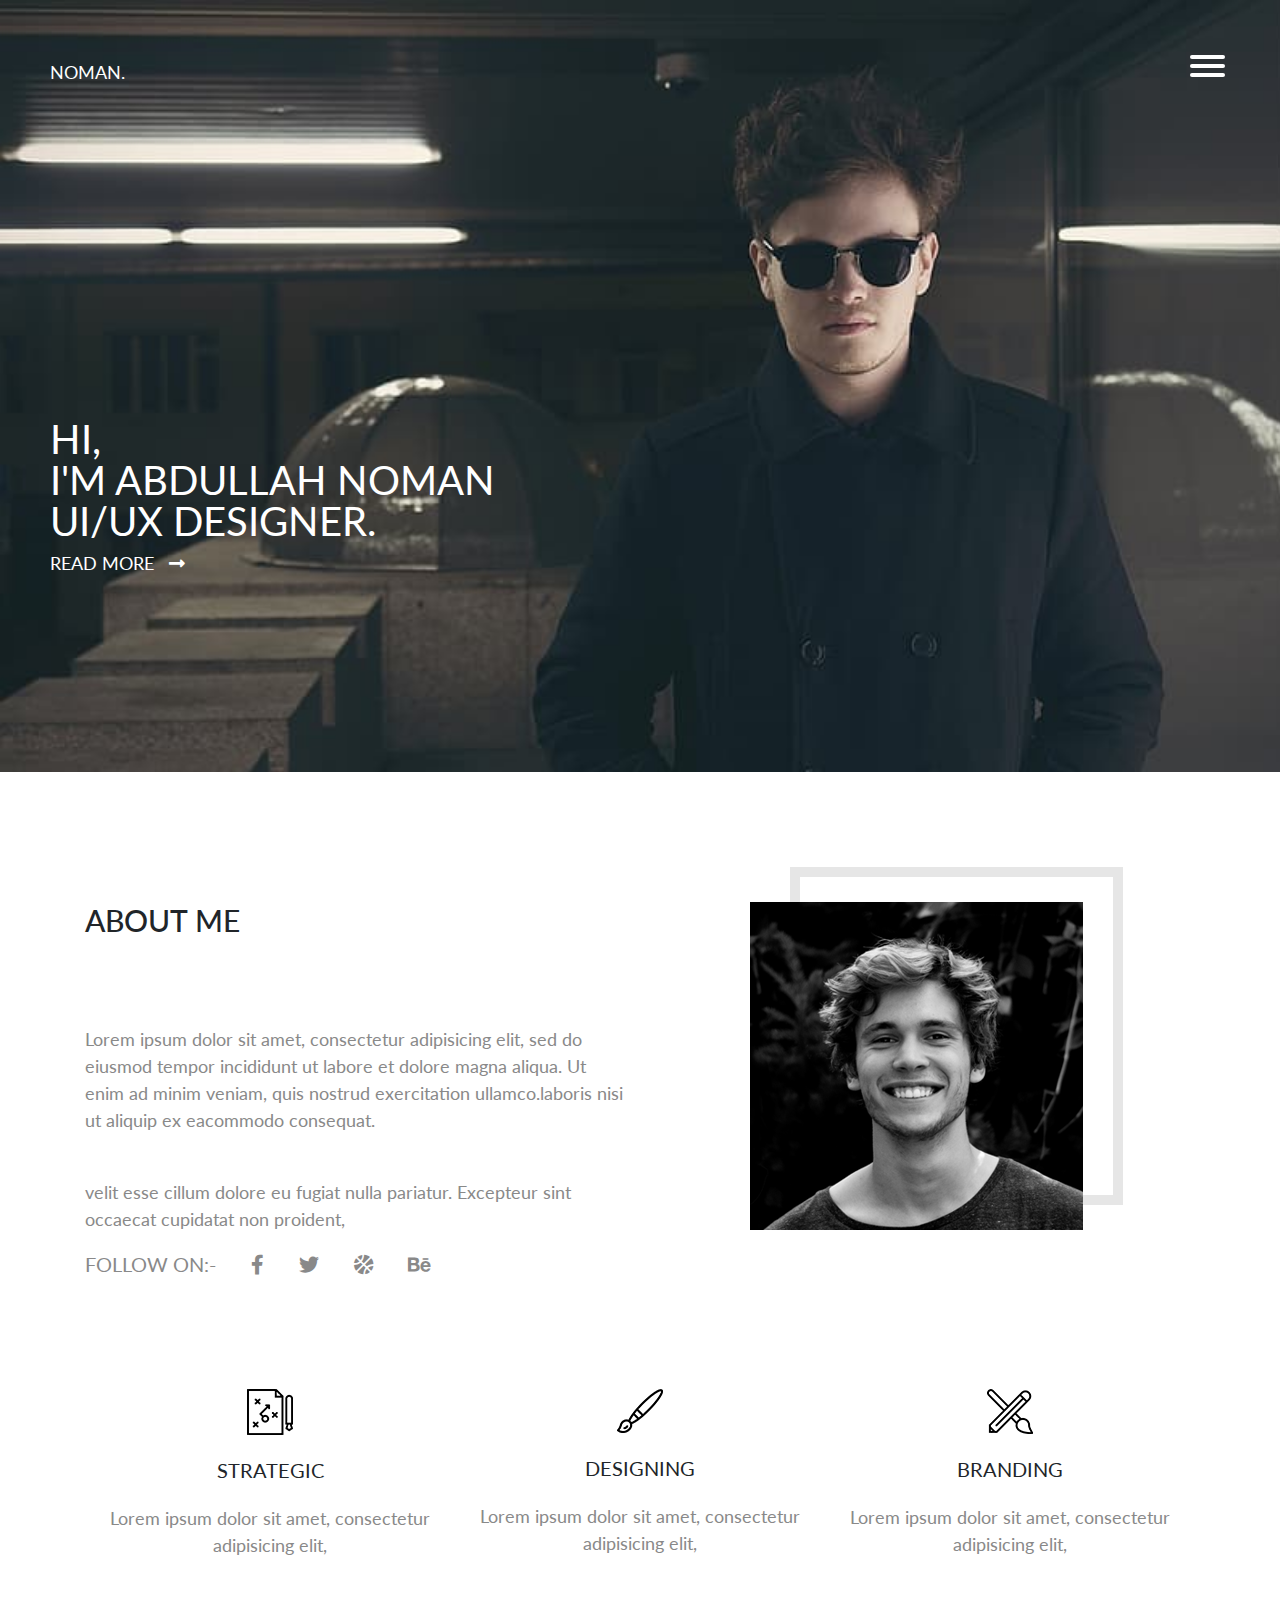
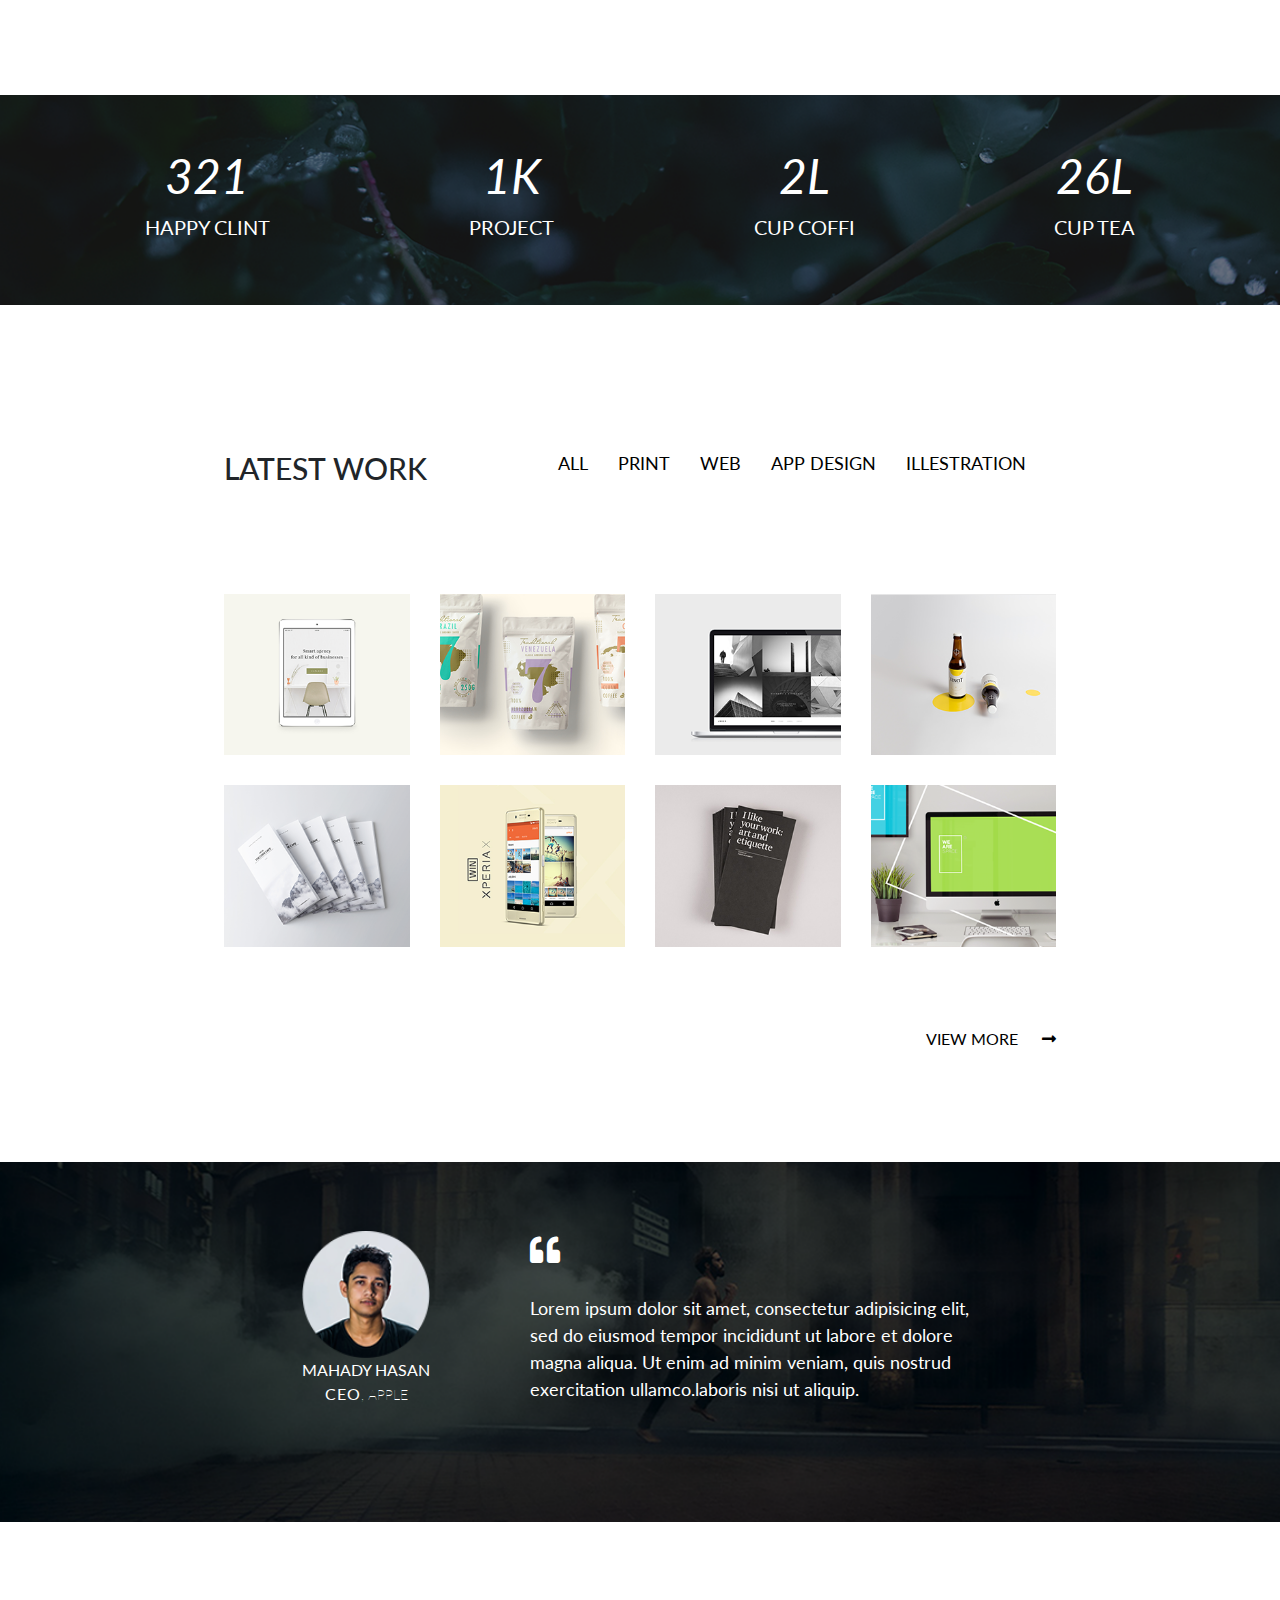
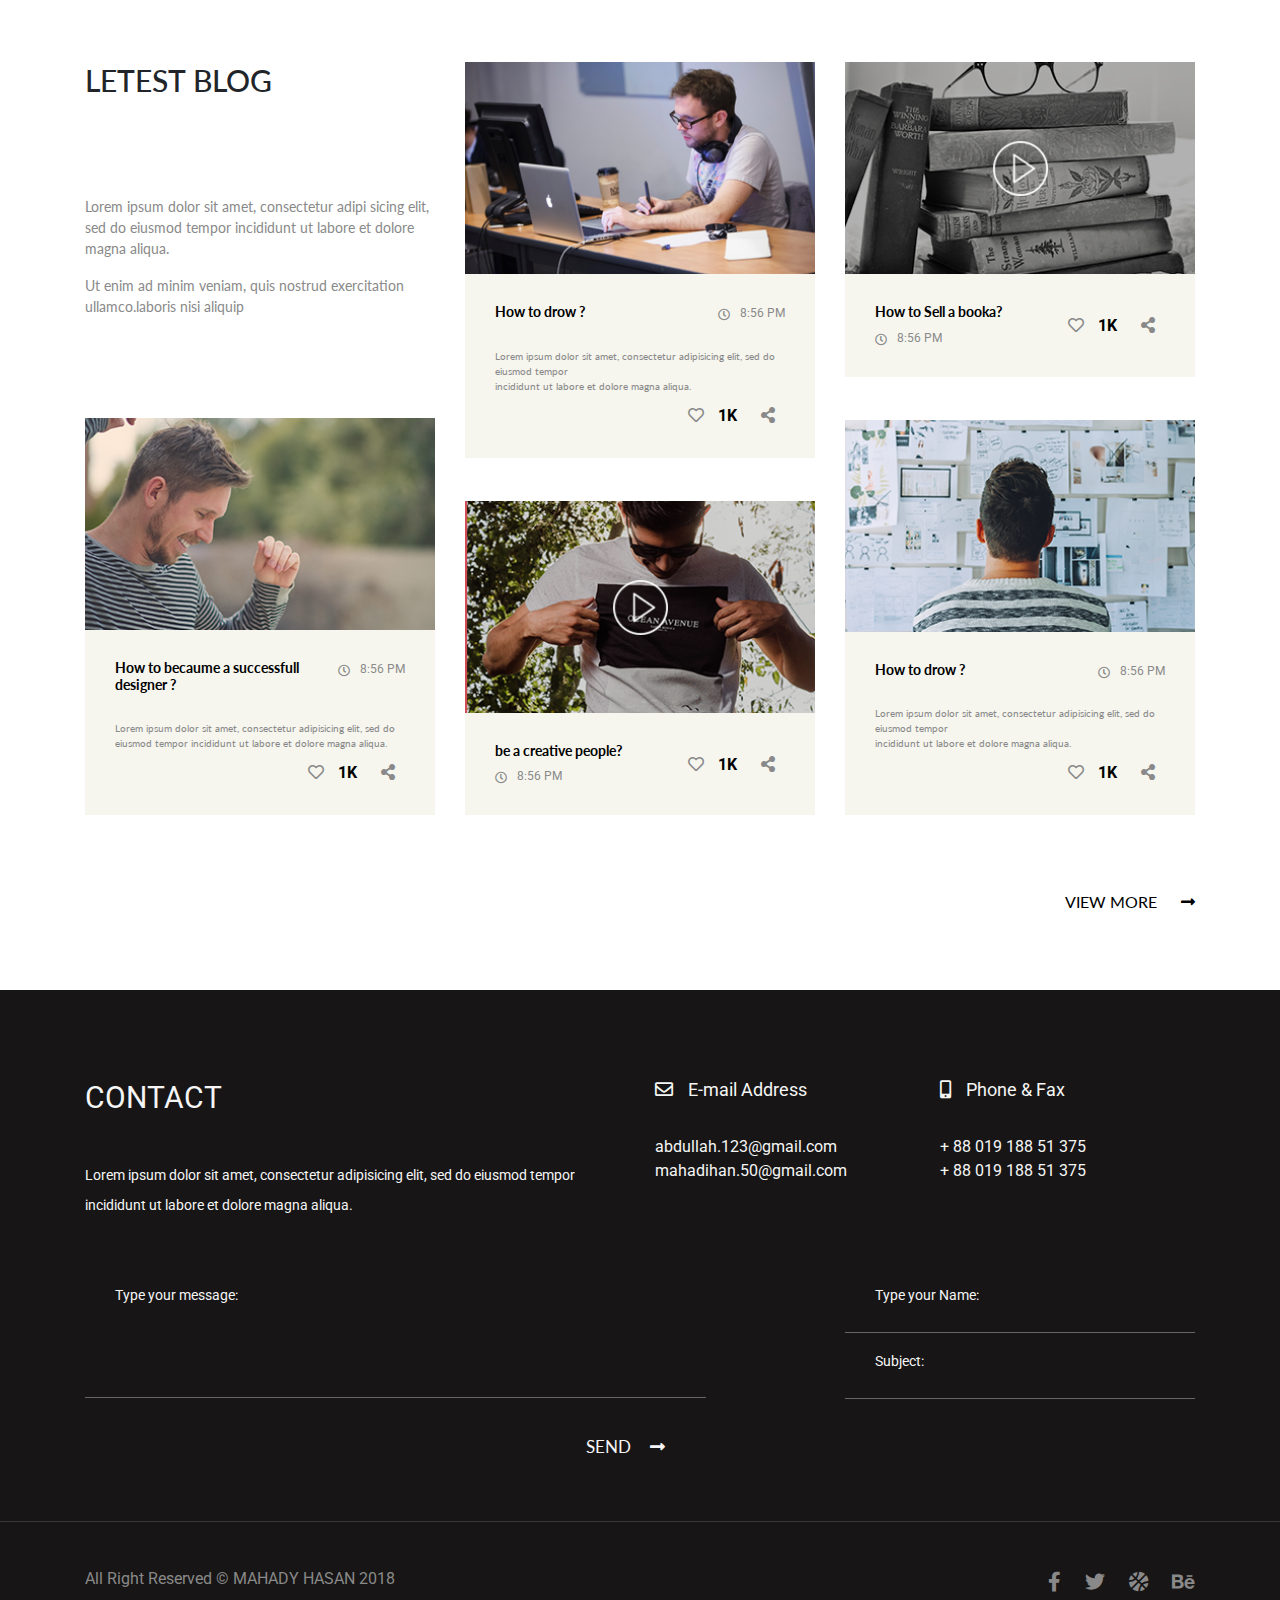
==== Diplom/index.html @ a2d4a830 "Diplom" ====
<!DOCTYPE html>
<html lang="en">
<head>
    <meta charset="UTF-8">
    <meta name="viewport" content="width=device-width, initial-scale=1.0">
    <link rel="stylesheet" href="https://stackpath.bootstrapcdn.com/bootstrap/4.4.1/css/bootstrap.min.css" integrity="sha384-Vkoo8x4CGsO3+Hhxv8T/Q5PaXtkKtu6ug5TOeNV6gBiFeWPGFN9MuhOf23Q9Ifjh" crossorigin="anonymous">
    <link href="https://cdnjs.cloudflare.com/ajax/libs/font-awesome/5.12.1/css/all.min.css" rel="stylesheet">
    <link href="https://fonts.googleapis.com/css?family=Lato:300,300i,400,400i,700|Roboto:400,400i,500,700&display=swap" rel="stylesheet">
    <!-- <link rel="stylesheet" href="css/animate.css"> -->
    <link rel="stylesheet" href="./style.css">
    <title>Diplom</title>
</head>
<body>
    <header>
        <div class="center">
            <div class="header_menu">
                <span>noman.</span>
                <div class="burger">
                    <i></i>
                    <i></i>
                    <i></i>
                </div>
            </div>
            <div class="text">
                <p>hi,</p>
                <p>i'm abdullah noman</p>
                <p>ui/ux designer.</p>
            </div>
            <div class="read_more">
                <a href="#">
                <span class="rm">read more</span>
                <i class="fas fa-long-arrow-alt-right"></i>
            </a>
            </div>
        </div>
    </header>
    <section class="container abm">
        <div class="row justify-content-between">
    <div class="item col-xl-6">
        <div class="container_text">
            <h1> about me</h1>
            <span class="abm_text">Lorem ipsum dolor sit amet, consectetur adipisicing elit, sed do eiusmod tempor incididunt ut labore et dolore magna aliqua. Ut enim ad minim veniam, quis nostrud exercitation ullamco.laboris nisi ut aliquip ex eacommodo consequat. 

                <p>velit esse cillum dolore eu fugiat nulla pariatur. Excepteur sint occaecat cupidatat non proident,</p> 
            </span>
          <div class="follow">
              <span>follow on:-</span>
              <a href="#"><i class="fab fa-facebook-f"></i></a>
              <a href="#"><i class="fab fa-twitter"></i></a>
              <a href="#"><i class="fas fa-basketball-ball"></i></a>
              <a href="#"><i class="fab fa-behance"></i></a>
          </div>
        </div>
    </div>
        <div class="item col-xl-5">
          <div class="kartinka">
            <img src="./images/boutme.png" alt="me">
            <div class="ramka"></div>
          </div>
        </div>
        </div>
        <div class="container icons">
            <div class=" row justify-conent-between">
                <div class="item col-xl-4">
                    <div class="icon">
                        <img src="./images/strategy.png" alt="strategy">
                        <span>strategic</span>
                        <p>Lorem ipsum dolor sit amet, consectetur adipisicing elit,</p>
                    </div>
                </div>
                <div class="item col-xl-4">
                    <div class="icon">
                        <img src="./images/designing.png" alt="designing">
                        <span>designing</span>
                        <p>Lorem ipsum dolor sit amet, consectetur adipisicing elit,</p>                        
                    </div>
                </div>
                <div class="item col-xl-4">
                    <div class="icon">
                        <img src="./images/branding.png" alt="branding">
                        <span>branding</span>
                        <p>Lorem ipsum dolor sit amet, consectetur adipisicing elit,</p>
                    </div>
                </div>
            </div>
        </div>      
    </section>

    <section class="container2">
        <div class="number">
                <div class="numbers">
                    <span>321</span>
                    <p>happy clint</p>
                </div>
                <div class="numbers">
                    <span>1K</span>
                    <p>project</p>
                </div>
                <div class="numbers">
                    <span>2L</span>
                    <p>cup coffi</p>
                </div>
                <div class="numbers">
                    <span>26L</span>
                    <p>cup tea</p>
                </div>
        </div>
    </section>

    <section class="container3">
        <div class="center1">
                <div class="c3head">
                    <div>
                        <h3>latest work</h3>
                    </div>
                    <nav>
                        <ul class="menu">
                            <li><a href="#">all</a></li>
                            <li><a href="#">print</a></li>
                            <li><a href="#">web</a></li>
                            <li><a href="#">app design</a></li>
                            <li><a href="#">illestration</a></li>
                        </ul>
                    </nav>
                </div>
                <div class="box">
                    <div class="row">
                        <div class="col-md-6 col-lg-3 col-xl-3">
                            <div class="photo">
                                <img src="./images/1.png" alt="1">
                                <div class="trans-block-fon">
                                    <div class="trans-block__text">
                                        Lorem ipsum dolor sit amet onse.
                                    </div>
                                    <a class="trans-block__link">View more <i class="fas fa-long-arrow-alt-right"></i></a>
                                </div>
                            </div>
                        </div>
                        <div class="col-md-6 col-lg-3 col-xl-3">
                            <div class="photo">
                                <img src="./images/2.png" alt="2">
                                <div class="trans-block-fon">
                                    <div class="trans-block__text">
                                        Lorem ipsum dolor sit amet onse.
                                    </div>
                                    <a class="trans-block__link">View more <i class="fas fa-long-arrow-alt-right"></i></a>
                                </div>
                            </div>
                        </div>
                        <div class="col-md-6 col-lg-3 col-xl-3">
                            <div class="photo">
                                <img src="./images/3.png" alt="3">
                                <div class="trans-block-fon">
                                    <div class="trans-block__text">
                                        Lorem ipsum dolor sit amet onse.
                                    </div>
                                    <a class="trans-block__link">View more <i class="fas fa-long-arrow-alt-right"></i></a>
                                </div>
                            </div>
                        </div>
                        <div class="col-md-6 col-lg-3 col-xl-3">
                            <div class="photo">
                                <img src="./images/4.png" alt="4">
                                <div class="trans-block-fon">
                                    <div class="trans-block__text">
                                        Lorem ipsum dolor sit amet onse.
                                    </div>
                                    <a class="trans-block__link">View more <i class="fas fa-long-arrow-alt-right"></i></a>
                                </div>
                            </div>
                        </div>
                        <div class="col-md-6 col-lg-3 col-xl-3">
                            <div class="photo">
                                <img src="./images/5.png" alt="5">
                                <div class="trans-block-fon">
                                    <div class="trans-block__text">
                                        Lorem ipsum dolor sit amet onse.
                                    </div>
                                    <a class="trans-block__link">View more <i class="fas fa-long-arrow-alt-right"></i></a>
                                </div>
                            </div>
                        </div>
                        <div class="col-md-6 col-lg-3 col-xl-3">
                            <div class="photo">
                                <img src="./images/6.png" alt="6">
                                <div class="trans-block-fon">
                                    <div class="trans-block__text">
                                        Lorem ipsum dolor sit amet onse.
                                    </div>
                                    <a class="trans-block__link">View more <i class="fas fa-long-arrow-alt-right"></i></a>
                                </div>
                            </div>
                        </div>
                        <div class="col-md-6 col-lg-3 col-xl-3">
                            <div class="photo">
                                <img src="./images/7.png" alt="7">
                                <div class="trans-block-fon">
                                    <div class="trans-block__text">
                                        Lorem ipsum dolor sit amet onse.
                                    </div>
                                    <a class="trans-block__link">View more <i class="fas fa-long-arrow-alt-right"></i></a>
                                </div>
                            </div>
                        </div>
                        <div class="col-md-6 col-lg-3 col-xl-3">
                            <div class="photo">
                                <img src="./images/8.png" alt="8">
                                <div class="trans-block-fon">
                                    <div class="trans-block__text">
                                        Lorem ipsum dolor sit amet onse.
                                    </div>
                                    <a class="trans-block__link">View more <i class="fas fa-long-arrow-alt-right"></i></a>
                                </div>
                            </div>
                        </div>
                    </div>
                </div>
                <div class="view_more">
                    <a href="#">
                        <span>VIEW MORE</span>
                        <i class="fas fa-long-arrow-alt-right"></i>
                    </a>
                </div>
        </div>
    </section>

    <section class="container4">
        <div class="container4_bg">
            <div class="hasan1">
                <img src="./images/hasan.png" alt="hasan">
                <span>mahady hasan</span>
                <p><span class="ceo">ceo</span>, apple</p>
            </div>
            <div class="hasan_text">
                <i class="fas fa-quote-left"></i>
                <p>
                    Lorem ipsum dolor sit amet, consectetur adipisicing elit,
                     sed do eiusmod tempor incididunt ut labore et dolore magna aliqua.
                    Ut enim ad minim veniam, quis nostrud exercitation ullamco.laboris nisi ut aliquip. 
                </p>
            </div>
        </div>
    </section>

    <section class="container5">
        <div class="container">
            <div class="row justify-content-between">

                <div class="item col-xl-4">
                    <div class="text_for_blog">
                        <h2>letest blog</h2>
                        <p>Lorem ipsum dolor sit amet, consectetur adipi
                            sicing  elit, sed do eiusmod tempor incididunt ut
                             labore et dolore magna aliqua. </p>
                        <p class="p_text">Ut enim ad minim veniam, quis nostrud exercitation ullamco.laboris nisi aliquip </p>     
                    </div>

                    <div class="blog blog3">
                        <div class="blog3_img">
                            <img src="./images/image3.png" alt="image3">
                        </div>
                        <div class="blog3_text bgt">
                            <div class="blog_text">
                                <h4>How to becaume  a successfull 
                                    designer ?</h4>
                                <div class="time">
                                    <i class="far fa-clock"></i>
                                    <span>8:56 PM</span>
                                </div>
                            </div>
                            <div class="blog_text_down">
                                Lorem ipsum dolor sit amet, consectetur adipisicing elit, sed do eiusmod tempor incididunt ut labore et dolore magna aliqua. 
                            </div>
                            <div class="likes">
                                <a href="#"><i class="far fa-heart"></i></a>
                                <span>1K</span>
                                <a href="#"><i class="fas fa-share-alt"></i></a>
                            </div>
                        </div>
                    </div>
                </div>

                <div class="item col-xl-4">

                    <div class="blog blog1">
                        <div class="blog1_img">
                            <img src="./images/image1.png" alt="image1">
                        </div>
                        <div class="blog1_text bgt">
                            <div class="blog_text">
                                <h4>How to drow ?</h4>
                                <div class="time">
                                    <i class="far fa-clock"></i>
                                    <span>8:56 PM</span>
                                </div>
                            </div>
                            <div class="blog_text_down">
                                Lorem ipsum dolor sit amet, consectetur adipisicing elit, sed do eiusmod tempor
                                <p>incididunt ut labore et dolore magna aliqua.</p>  
                            </div>
                            <div class="likes">
                                <a href="#"><i class="far fa-heart"></i></a>
                                <span>1K</span>
                                <a href="#"><i class="fas fa-share-alt"></i></a>
                            </div>
                        </div>
                    </div>

                    <div class="blog blog2 blog4">
                        <div class="blog4_img">
                            <img src="./images/image4.png" alt="image4">
                        </div>
                        <div class="blog2_text bgt">
                            <div class="blog_text">
                                <h4>be a creative people?</h4>
                                <div class="time">
                                    <i class="far fa-clock"></i>
                                    <span>8:56 PM</span>
                                </div>
                            </div>
                            <div class="likes">
                                <a href="#"><i class="far fa-heart"></i></a>
                                <span>1K</span>
                                <a href="#"><i class="fas fa-share-alt"></i></a>
                            </div>
                        </div>
                    </div>

                </div>
                <div class="item col-xl-4">

                    <div class="blog blog2">
                        <div class="blog2_img">
                            <img src="./images/image2.png" alt="image2">
                        </div>
                        <div class="blog2_text bgt">
                            <div class="blog_text">
                                <h4>How to Sell a booka?</h4>
                                <div class="time">
                                    <i class="far fa-clock"></i>
                                    <span>8:56 PM</span>
                                </div>
                            </div>
                            <div class="likes">
                                <a href="#"><i class="far fa-heart"></i></a>
                                <span>1K</span>
                                <a href="#"><i class="fas fa-share-alt"></i></a>
                            </div>
                        </div>
                    </div>
                    <div class="blog blog5">
                        <div class="blog1_img">
                            <img src="./images/image5.png" alt="image5">
                        </div>
                        <div class="blog5_text bgt">
                            <div class="blog_text">
                                <h4>How to drow ?</h4>
                                <div class="time">
                                    <i class="far fa-clock"></i>
                                    <span>8:56 PM</span>
                                </div>
                            </div>
                            <div class="blog_text_down">
                                Lorem ipsum dolor sit amet, consectetur adipisicing elit, sed do eiusmod tempor
                                <p>incididunt ut labore et dolore magna aliqua.</p>  
                            </div>
                            <div class="likes">
                                <a href="#"><i class="far fa-heart"></i></a>
                                <span>1K</span>
                                <a href="#"><i class="fas fa-share-alt"></i></a>
                            </div>
                        </div>
                    </div>
                </div>
                <div class="blogs-view">
                    <div class="view_more">
                        <a href="#">
                            <span>VIEW MORE</span>
                            <i class="fas fa-long-arrow-alt-right"></i>
                        </a>
                    </div>
                </div>
            </div>
        </div>
    </section>
    <footer class="footer">
        <div class="section-footer-all">
            <div class="container">
                <div class="footer-address">
                    <div class="row">
                        <div class="col-xl-6 col-lg-6 col-md-12">
                            <div class="sec-contact">
                                <div class="title-contact">Contact</div>
                                <div class="contact-text"> Lorem ipsum dolor sit amet, consectetur adipisicing elit, sed do eiusmod tempor incididunt ut labore et dolore magna aliqua.</div>
                            </div>
                        </div>
                        <div class="col-xl-3 col-lg-3 col-md-12">
                            <div class="sec-email"><i class="far fa-envelope"></i>E-mail Address</div>
                            <div class="e-mail-text">
                                <div>abdullah.123@gmail.com</div><div>mahadihan.50@gmail.com</div>
                            </div>
                        </div>
                        <div class="col-xl-3 col-lg-3 col-md-12">
                            <div class="sec-phone"><i class="fas fa-mobile-alt"></i>Phone & Fax</div>
                            <div class="phone-text">
                                <div>+ 88 019 188 51 375</div><div>+ 88 019 188 51 375</div>
                            </div>
                        </div>
                    </div>
                </div>    
                <div class="footer-field row">
                    <div class="col-xl-8 col-lg-8 col-md-12">
                        <div class="message-title">Type your message:</div>
                        <div class="btn-box">
                            <input type="text" class="mail-input">
                            <button type="button" class="send-btn">Send <i class="fas fa-long-arrow-alt-right"></i></button>
                        </div>
                    </div>
                    <div class="col-xl-4 col-lg-4 col-md-12">
                        <div class="name-title">Type your Name:</div>
                        <input type="text" class="name-input">
                        <div class="name-title">Subject:</div>
                        <input type="text" class="subject-input">
                    </div>
                </div>
            </div>
            <hr></hr>
            <div class="container">
                <div class="footer-foot">
                    <div class="copy-block">
                        <span class="copy1">All Right Reserved</span>
                            &copy;  
                        <span class="copy2">MAHADY Hasan  2018</span>
                    </div>
                    <div class="icons-block">
                        <a href="#"><i class="fab fa-facebook-f"></i></a>
                        <a href="#"><i class="fab fa-twitter"></i></a>
                        <a href="#"><i class="fas fa-basketball-ball"></i></a>
                        <a href="#"><i class="fab fa-behance"></i></a>
                    </div>
                </div>
            </div>
        </div>    
    </footer>

    <script src="https://code.jquery.com/jquery-3.4.1.slim.min.js" integrity="sha384-J6qa4849blE2+poT4WnyKhv5vZF5SrPo0iEjwBvKU7imGFAV0wwj1yYfoRSJoZ+n" crossorigin="anonymous"></script>
    <script src="https://cdn.jsdelivr.net/npm/popper.js@1.16.0/dist/umd/popper.min.js" integrity="sha384-Q6E9RHvbIyZFJoft+2mJbHaEWldlvI9IOYy5n3zV9zzTtmI3UksdQRVvoxMfooAo" crossorigin="anonymous"></script>
    <script src="https://stackpath.bootstrapcdn.com/bootstrap/4.4.1/js/bootstrap.min.js" integrity="sha384-wfSDF2E50Y2D1uUdj0O3uMBJnjuUD4Ih7YwaYd1iqfktj0Uod8GCExl3Og8ifwB6" crossorigin="anonymous"></script>
    <!-- <script src="js/wow.min.js"></script>
              <script>
              new WOW().init();
              </script>    -->

</body>
</html>
---- Diplom/style.css ----
html{
    width: 100%;
    height: 100%;
}

body{
    width: 100%;
    height: 100%;
}

header{
    width: 100%;
    height: auto;
}

.center{
    width: 100%;
    height:auto;
    background-image: url(./images/header.jpg);
    background-repeat: no-repeat;
    background-size: cover;
}

.header_menu{
    width: 100%;
    height: 145px;
    display: flex;
    justify-content: space-between;
    align-items: center;
    padding: 0 50px;

}

.header_menu span{
    font-family: 'Lato', sans-serif;
    font-size: 18px;
    text-transform: uppercase;
    color: white;
}

.burger{
    width: 45px;
    height: 45px;
    display: inline-block;
    text-align: center;
    border-radius: 5px;
}

.burger i{
    display: block;
    height: 4px;
    margin: 5px;
    text-align: center;
    background-color: white;
    border-radius: 50px;
}

.burger:hover{
   background-color: teal;
}

.text{
    font-family: 'Lato', sans-serif;
    font-size: 40px;
    color: white;
    text-transform: uppercase;
    line-height: 25px;
    margin-top: 22%;
    padding: 0 50px;
}
.read_more{
    padding-bottom: 195px;
}

.read_more a{
    width: 100%;
    height: 100px;
    color: white;
    text-transform: uppercase;
    font-size: 18px;
    font-family: 'Lato', sans-serif;
    padding-top: 30px;
    text-decoration: none;
    padding: 0 50px;
}

.read_more i{
    padding-left: 10px;
}

.read_more a:hover{
    color: teal;
}

.abm{
    padding-top: 130px;
}

.container_text h1{
    font-family: 'Lato', sans-serif;
    text-transform: uppercase;
    font-size: 30px;
    padding-bottom: 80px;
}

.container_text p{
    padding-top: 45px;
}

.abm_text{
    font-family: 'Lato', sans-serif;
    font-size: 18px;
    padding-bottom: 45px;
    color: #898989;
    
}

.follow{
    font-family: 'Lato', sans-serif;
    font-size: 20px;
    padding-bottom: 110px;
    color: #898989;
    text-transform: uppercase;
}

.follow i{
    padding-left: 30px;
}

.follow a{
    color: #898989;
}

.follow a:hover{
    color: teal;
}

.kartinka{
    position: relative;
}

.kartinka img{
    z-index: 1;
}

.ramka{
    position: absolute;
    width: 333px;
    height: 338px;
    border: 10px solid #e6e6e6;
    top: -35px;
    left: 40px;
    z-index: -1;
}

.icon{
    text-align: center;
    font-family: 'Lato', sans-serif;
}

.icon img{
    padding-bottom: 20px;
}

.icon span{
    display: block;
    font-size: 20px;
    text-transform: uppercase;
    padding-bottom: 20px;
}

.icon p{
    font-size: 18px;
    color: #898989;
}

.icons{
    padding-bottom: 120px;
}

.container2{
    background-image: url(./images/IMAGE.png);
    width: 100%;
    height: 210px;
    background-repeat: no-repeat;
    background-size: cover;
    padding: 45px;
}

.number{
    display: flex;
    justify-content: space-around;
    flex-direction: row;
    text-align: center;
}

.numbers span{
    font-family:'Lato', sans-serif;
    font-style: italic;
    font-size: 48px;
    color: white;
}

.numbers p{
    font-family:'Lato', sans-serif;
    font-size: 20px;
    color: white;
    text-transform: uppercase;
}

.container3{
    width: 100%;
    height: auto;
}

.center1{
    width: 65%;
    margin: 0 auto;
    text-transform: uppercase;
    padding-top: 145px;
    padding-bottom: 110px;
}

.c3head h3{
    font-family:'Lato', sans-serif;
    font-size: 30px;    
}

.menu{
    display: flex;
}

.c3head{
    display: flex;
    justify-content: space-between;
}

.menu li{
    margin-right: 30px;
}

.menu{
    list-style: none;
}
.menu a{
    font-family:'Lato', sans-serif;
    font-size: 18px;
    color: black;
    text-decoration: none;
}

.menu a:hover{
    color: teal;
}

.box{
    display: flex;
    flex-wrap: wrap;
    justify-content: space-between;
    padding-top: 100px;
    padding-bottom: 50px;
}

.photo{
    margin-bottom: 30px;
    position: relative;
}

.photo img{
    width: 100%;
    height: auto;
    object-fit: cover;
}
.trans-block-fon{
    position: absolute;
    top: 0;
    left: 0;
    right: 0;
    bottom: 0;
    z-index: 3;
    background-color: rgba(0,0,0,0.4);
    display: flex;
    flex-direction: column;
    align-items: center;
    justify-content: center;
    opacity: 0;
    visibility: hidden;
    transition: all .5s;
}
.trans-block-fon .trans-block__text{
    color: #f5f5f5;
    font-size: 15px;
    padding: 0 20px 10px;
    text-align: center;
}
.trans-block-fon .trans-block__link{
    color: #f5f5f5;
    font-size: 15px;
    padding: 0 20px 10px;
    text-align: center;
}
.trans-block-fon .trans-block__link:hover{
    color: #31efef;
    cursor: pointer;
}
.photo:hover .trans-block-fon{
    box-shadow: 0 6px 20px 0px #999;
    transition: all .5s;
    opacity: 1;
    visibility: visible;
}


.view_more{
    text-align: end;
}
.view_more a{
    font-family:'Lato', sans-serif;
    font-size: 16px;
    color: black;
    text-decoration: none;
}
.view_more i{
    padding-left: 20px;
}
.view_more a:hover{
    color: teal;
}

.container4_bg{
    background-image: url(./images/BG.png);
    width: 100%;
    height: 360px;
    background-repeat: no-repeat;
    background-size: cover;
    display: flex;
    justify-content: center;
    align-items: center; 
    padding-bottom: 30px;   
}

.hasan1 img{
    width: 100%;
    height: auto;
}

.hasan1{
    display: flex;
    flex-direction:column ;
    text-align: center;
    text-transform: uppercase;
}
.hasan_text{
    width: 35%;
    text-align: start;
    font-family:'Lato', sans-serif;
    font-size: 18px;
    color: white;
    margin-left: 100px;
}
.hasan_text i{
    font-size: 30px;
    padding-bottom: 30px;
}
.hasan1 p{
    font-family:'Lato', sans-serif;
    font-weight: lighter;
    font-size: 14px;
    color: white;
}
.hasan1 span{
    font-family:'Lato', sans-serif;
    font-size: 16px;
    color: white;

}
.hasan1 .ceo{
    font-family:'Lato', sans-serif;
    font-size: 16px;
    color: white;
    font-weight: normal;
    letter-spacing: 1px;

}

.container5{
    padding-top: 140px;
    width: 100%;
    height: auto;
}
.container5 h2{
    font-family:'Lato', sans-serif;
    font-size: 30px;
    text-transform: uppercase;
    padding-bottom: 90px;
}
.text_for_blog .p_text{   
    padding-bottom: 85px;
}
.text_for_blog p{
    font-family:'Lato', sans-serif;
    font-size: 14px;
    color: #898989;
}
.blog{
    background-color: #f6f6ef;
    margin-top: 43px;
}
.bgt{
    padding: 30px;
}
.blog1, .blog2{
    margin-top:0px;
}
.container5 h4{
    width: 70%;
    font-family:'Lato', sans-serif;
    font-size: 14px;
    color: black;
    font-weight: bold;
    padding-bottom: 20px;
}
.blog_text_down{
    font-family:'Lato', sans-serif;
    font-size: 10px;
    color: #898989;
}
.blog_text{
    display: flex;
    justify-content: space-between;
}
.blog_text_down p{
    margin: 0px;
}
.time{
    font-size: 12px;
    color: #898989;
    display: flex;
    flex-direction: row;
}
.time i{
    padding-top: 5px;
    padding-right: 10px;
}
.likes a{
    color: #898989;
    text-decoration: none;
}
.likes a:hover{
    color: teal;
}
.likes{
    text-align: end;
    font-size: 16px;
    color: #898989;
    padding-top: 10px;
} 
.likes i{
    padding: 0 10px 0 20px;
}
.likes span{
    color: black;
    font-weight: bold;
}
.container5 img{
    width: 100%;
}
.blog2 .blog2_text{
    display: flex;
    justify-content: space-between;
}
.blog2 .blog2_text .blog_text{
    display: flex;
    flex-direction: column;
}
.blog2 .blog2_text .blog_text h4{
    width: 100%;
    padding: 0px;    
}
.blog4{
    margin-top: 43px;
}
.blog3{
    margin: 0px;
}
.blogs-view{
    width: 100%;
    text-align: right;
    margin: 75px 0;
    padding: 0 15px;
}

.section-footer-all{
    background-color: #171515;
    color: #f5f5f5;
    padding: 85px 0;
}
.title-contact{
    font-size: 30px;
    text-transform: uppercase;
}
.contact-text{
    font-size: 14px;
    margin: 40px 0 0;
    line-height: 30px;
}
.sec-email{
    font-size: 18px;
    line-height: 30px;
}
.sec-phone{
    font-size: 18px;
    line-height: 30px;
}
.sec-email i{
    margin-right: 15px;
}
.sec-phone i{
    margin-right: 15px;
}
.e-mail-text{
    margin-top: 30px;
    font-size: 16px;
}
.phone-text{
    margin-top: 30px;
    font-size: 16px;
}
.footer-field{
    margin-bottom: 60px;
}
.footer-address{
    margin-bottom: 65px;
}
.message-title{
    font-size: 14px;
    padding-left: 30px;
}
.name-title{    
    font-size: 14px;
    padding-left: 30px;
}
.send-btn{
    text-align: end;
    font-family:'Lato', sans-serif;
    font-size: 17px;
    color: #f5f5f5;
    text-decoration: none;
    border: none;
    background-color: transparent;
    text-transform: uppercase;
    margin-top: 35px;
    margin-right: 35px;
}
.send-btn:hover{
    color: teal;
}
.send-btn i{
    margin-left: 15px;
}
.btn-box{
    width: 85%;
    text-align: right;
}
.mail-input, .name-input, .subject-input{
    background-color: transparent;
    border: none;
    border-bottom: 1px solid #666;
    width: 100%;
    color: #f5f5f5;
    outline: 0;
    margin-top: 65px;
}
.name-input, .subject-input{
    margin-top: 0;
    margin-bottom: 18px;
}
hr{
    border-top: 1px solid rgba(255,255,255,0.15);
}
.footer-foot{
    display: flex;
    flex-direction: row;
    justify-content: space-between;
    height: 100%;
    margin-top: 45px;
}
.copy-block{
    color: #898989;
}
.copy2{
    color: #898989;
    text-transform: uppercase;
}
.icons-block a{
    color: #898989;
    font-size: 20px;
    margin-left: 20px;
}

.icons-block a:hover{
    color: teal;
}





















@media(max-width:1200px){
    .icon{
        padding-top: 50px;
    }
    .ramka{
        left: 340px;
    }
    .kartinka{
        text-align: center;
    }
}

@media(max-width:1024px){

}

@media(max-width:992px){
    .ramka{
        left: 220px;
    }

}

@media(max-width:768px){
    .ramka {
        left: 28%;
        top: -14%;
        width: 65%;
        height: 100%;
    }
    .kartinka img{
        width:65%;
    }
    .text{
        margin-top: 12%;
        font-size: 30px;
    }
    .numbers span {
        font-size: 30px;
    }
    .numbers p{
        font-size: 14px;
    }
    .container2 {
        height: 150px;
        padding: 35px;
    }
    .abm {
        padding-top: 100px;
    }
    .container_text h1 {
        padding-bottom: 50px;
    }
    .read_more {
        padding-bottom: 110px;
    }

}
@media(max-width:576px){
    .read_more a{
        padding: 0 20px;
    }
    .header_menu{
        padding: 0 20px;
    }
    .text{
        padding: 0 20px;
    }
    .read_more{
        padding-bottom: 10px;
    }

}

@media(max-width:425px){
    .text {
        margin-top: 0%;
        font-size: 20px;
        line-height: 10px;
    }
    .header_menu {
        height: 110px;
        align-items: normal;
    }
    .container2{
        padding: 25px;
    }
    .numbers p{
        font-size: 12px;
    }
    .read_more{
        padding-bottom: 50px;
    }

}

@media(max-width:320px){
    .ramka{
    width: 75%;
    height: 100%;
    left: 25%;
    }
    .kartinka img{
        width: 75%;
    }
    .read_more a{
        padding: 0 20px;
    }
    .header_menu{
        padding: 0 20px;
    }
    .text{
        padding: 0 20px;
    }
    .read_more{
        padding-bottom: 50px;
    }


}
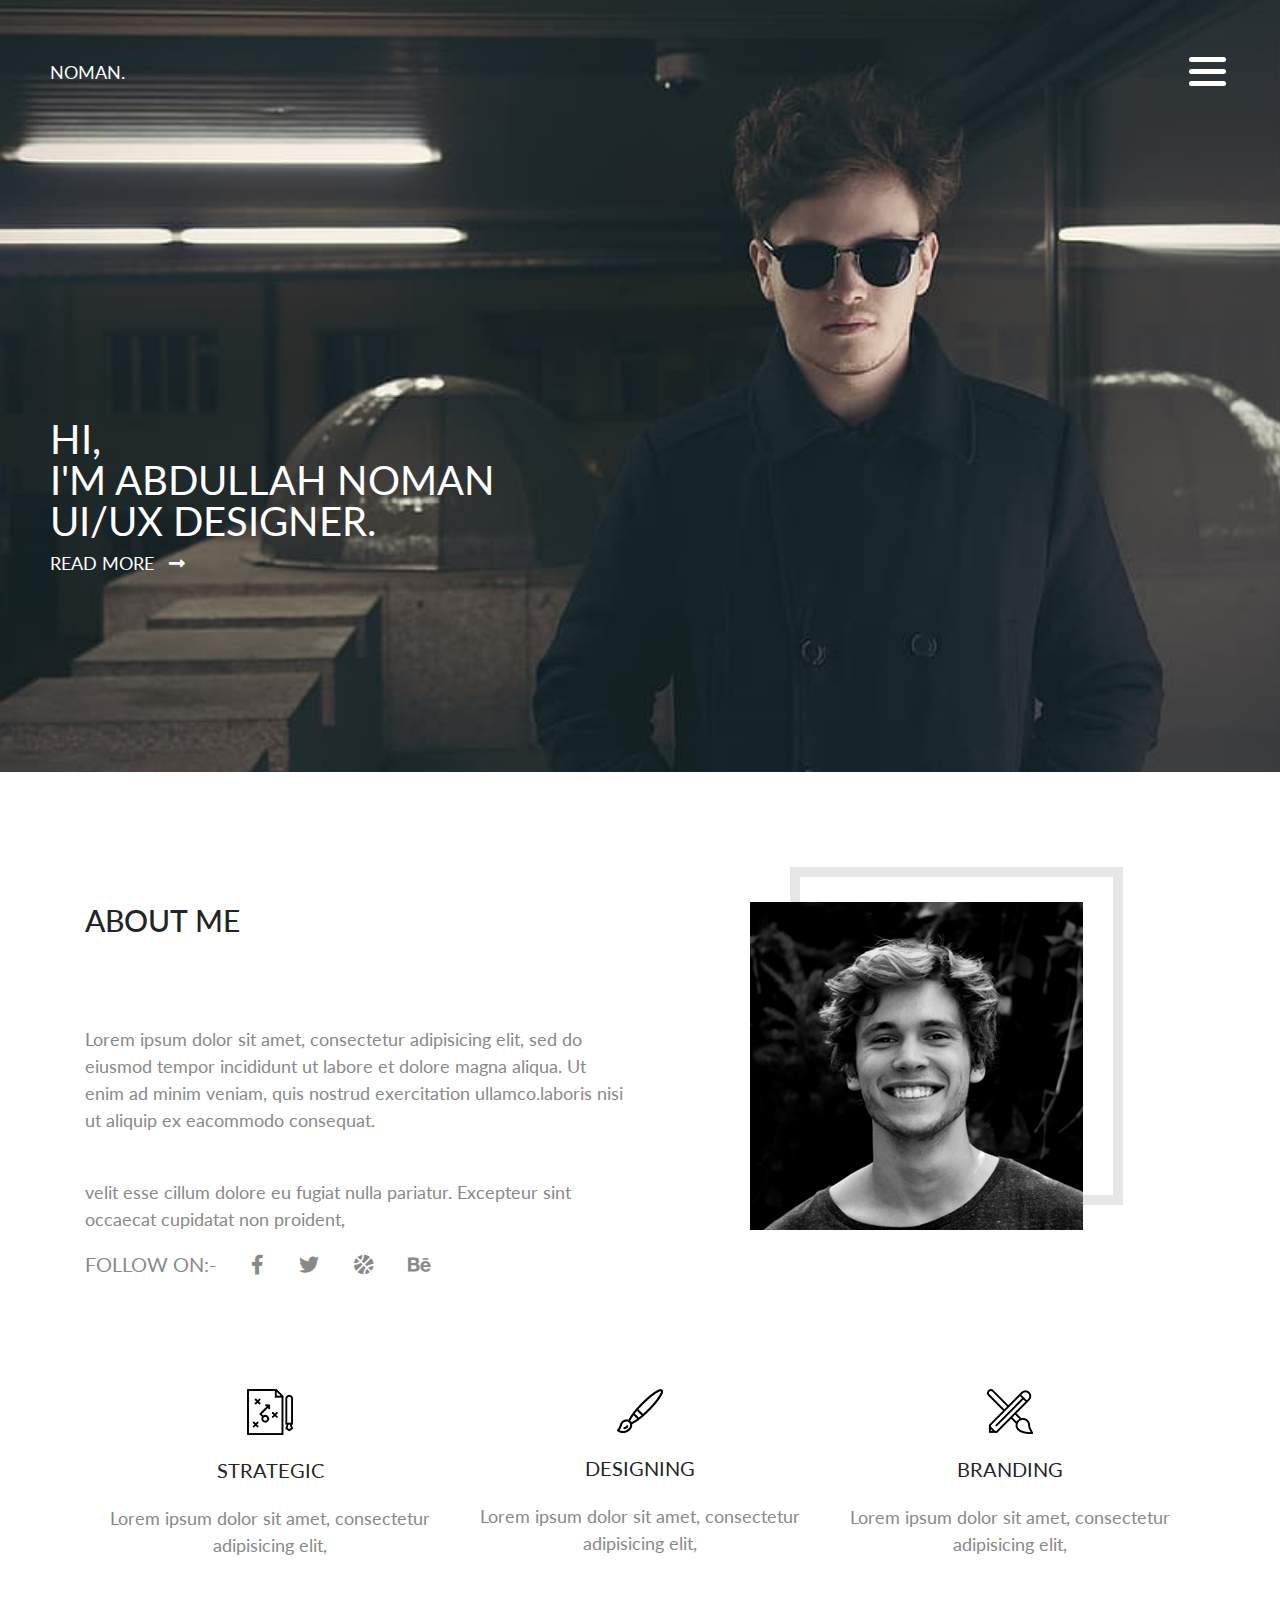
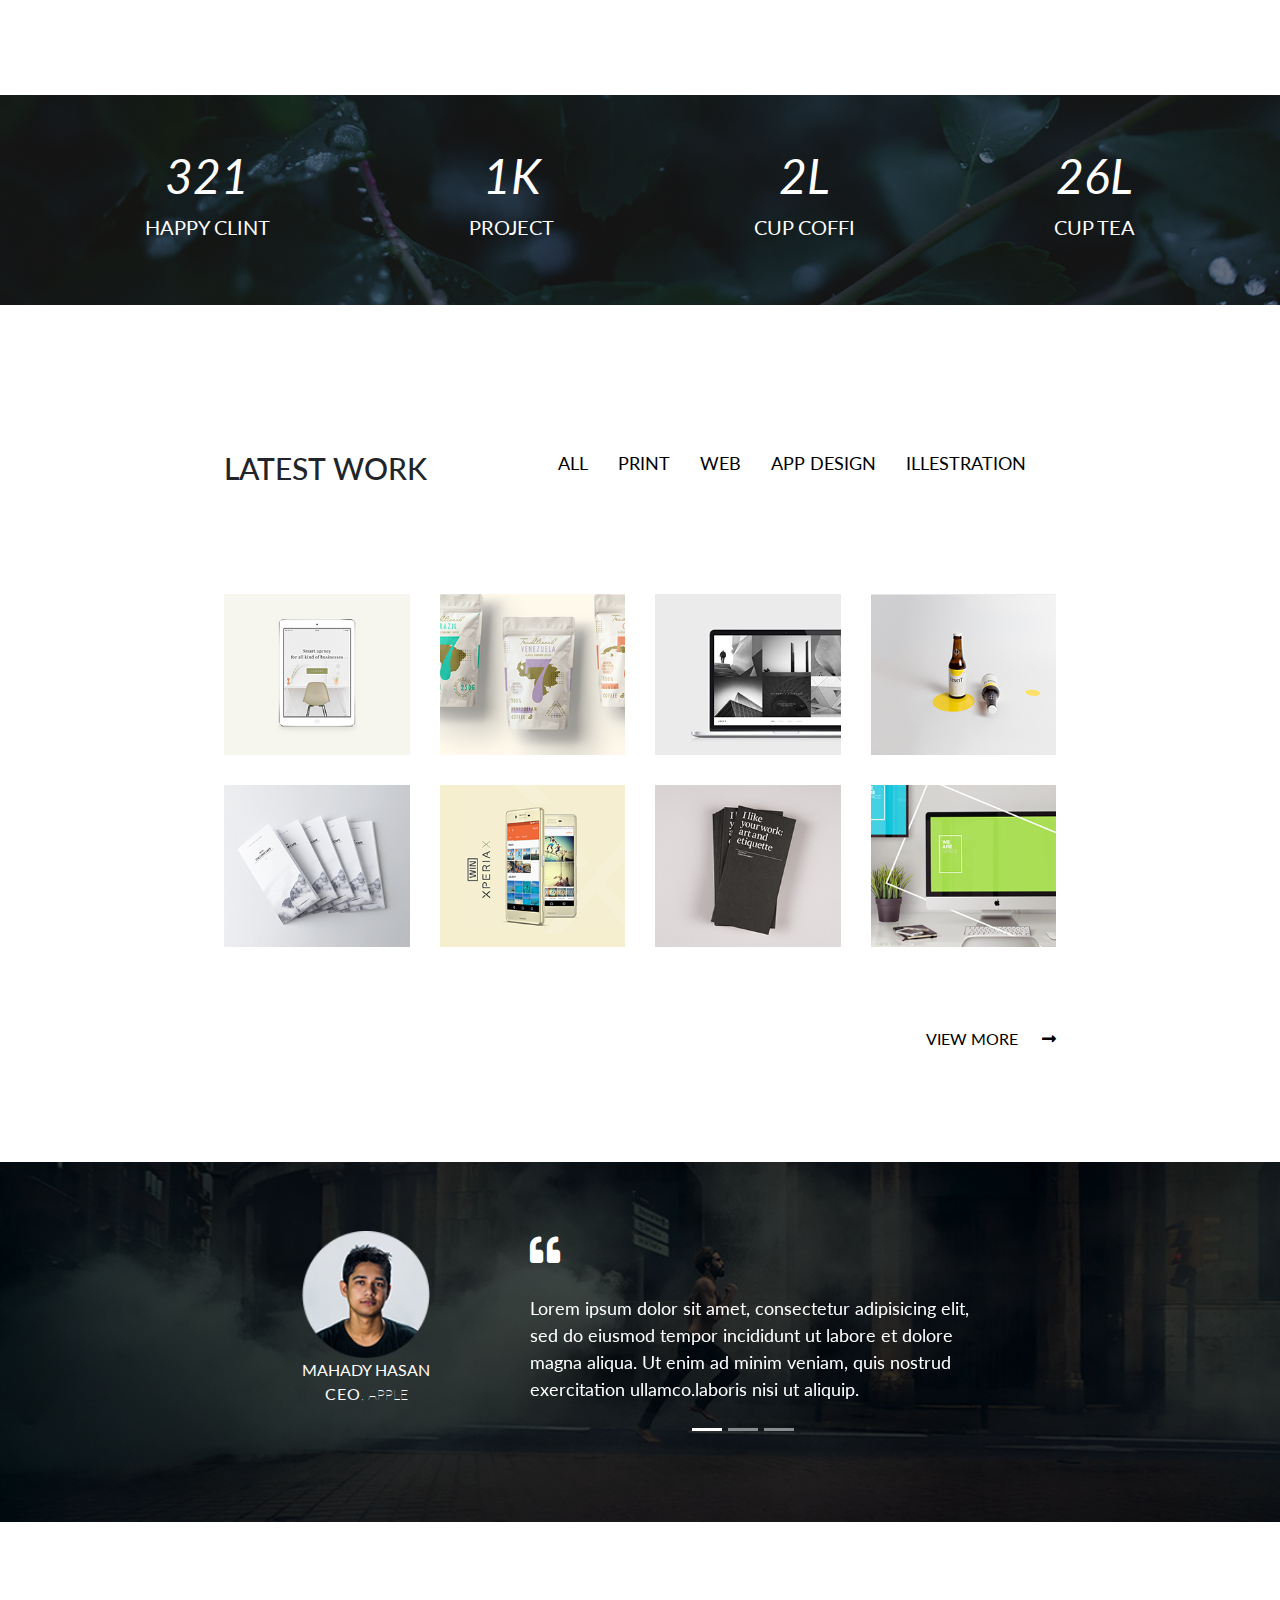
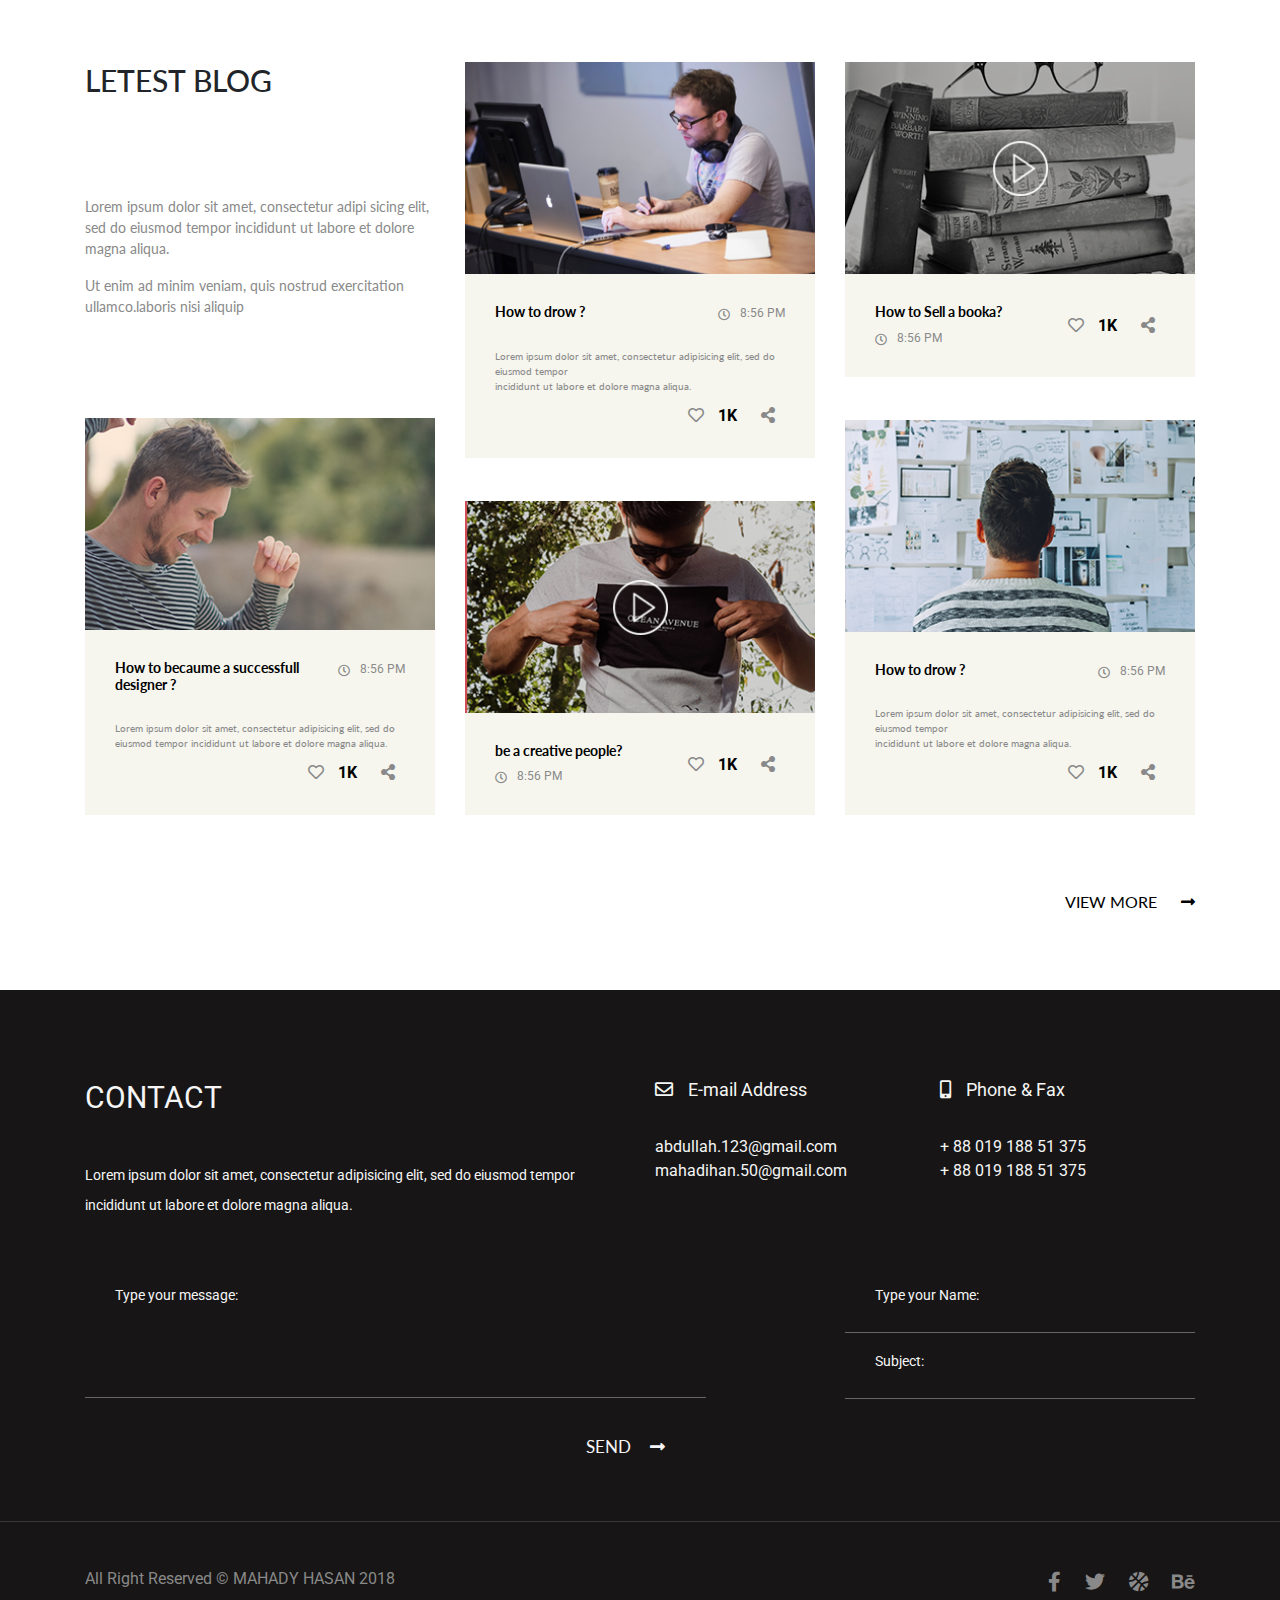
==== commit 68bc6d34: "diplom_T_T" ====
--- a/Diplom/index.html
+++ b/Diplom/index.html
@@ -8,6 +8,7 @@
     <link href="https://fonts.googleapis.com/css?family=Lato:300,300i,400,400i,700|Roboto:400,400i,500,700&display=swap" rel="stylesheet">
     <!-- <link rel="stylesheet" href="css/animate.css"> -->
     <link rel="stylesheet" href="./style.css">
+    <link rel="stylesheet" href="./style1.css">
     <title>Diplom</title>
 </head>
 <body>
@@ -15,10 +16,21 @@
         <div class="center">
             <div class="header_menu">
                 <span>noman.</span>
-                <div class="burger">
-                    <i></i>
-                    <i></i>
-                    <i></i>
+                <div class="burg-all">
+                    <div class="burger" id="burger">
+                        <i></i>
+                        <i></i>
+                        <i></i>
+                    </div>
+                    <div class="burger-menu" id="burger-menu">
+                        <ul class="list-menu-burger">
+                            <li class="item-burger-menu"><a href="#abm1" class="link-burger">About</a></li>
+                            <li class="item-burger-menu"><a href="#lw" class="link-burger">Latest Work</a></li>
+                            <li class="item-burger-menu"><a href="#hasan" class="link-burger">Hasan says</a></li>
+                            <li class="item-burger-menu"><a href="#lb" class="link-burger">Letest blog</a></li>
+                            <li class="item-burger-menu"><a href="#foot" class="link-burger">Contact</a></li>
+                        </ul>
+                    </div>
                 </div>
             </div>
             <div class="text">
@@ -34,7 +46,7 @@
             </div>
         </div>
     </header>
-    <section class="container abm">
+    <section class="container abm" id="abm1">
         <div class="row justify-content-between">
     <div class="item col-xl-6">
         <div class="container_text">
@@ -61,7 +73,7 @@
         </div>
         <div class="container icons">
             <div class=" row justify-conent-between">
-                <div class="item col-xl-4">
+                <div class="item col-xl-4 ">
                     <div class="icon">
                         <img src="./images/strategy.png" alt="strategy">
                         <span>strategic</span>
@@ -107,7 +119,7 @@
         </div>
     </section>
 
-    <section class="container3">
+    <section class="container3" id="lw">
         <div class="center1">
                 <div class="c3head">
                     <div>
@@ -224,7 +236,7 @@
         </div>
     </section>
 
-    <section class="container4">
+    <section class="container4" id="hasan">
         <div class="container4_bg">
             <div class="hasan1">
                 <img src="./images/hasan.png" alt="hasan">
@@ -233,20 +245,46 @@
             </div>
             <div class="hasan_text">
                 <i class="fas fa-quote-left"></i>
-                <p>
-                    Lorem ipsum dolor sit amet, consectetur adipisicing elit,
-                     sed do eiusmod tempor incididunt ut labore et dolore magna aliqua.
-                    Ut enim ad minim veniam, quis nostrud exercitation ullamco.laboris nisi ut aliquip. 
-                </p>
+                <div id="carouselExampleIndicators" class="carousel slide" data-ride="carousel">
+                    <ol class="carousel-indicators">
+                      <li data-target="#carouselExampleIndicators" data-slide-to="0" class="active"></li>
+                      <li data-target="#carouselExampleIndicators" data-slide-to="1"></li>
+                      <li data-target="#carouselExampleIndicators" data-slide-to="2"></li>
+                    </ol>
+                    <div class="carousel-inner">
+                      <div class="carousel-item active">
+                        <p>
+                            Lorem ipsum dolor sit amet, consectetur adipisicing elit,
+                             sed do eiusmod tempor incididunt ut labore et dolore magna aliqua.
+                            Ut enim ad minim veniam, quis nostrud exercitation ullamco.laboris nisi ut aliquip. 
+                        </p>
+                      </div>
+                      <div class="carousel-item">
+                        <p>
+                            Lorem ipsum dolor sit amet, consectetur adipisicing elit,
+                             sed do eiusmod tempor incididunt ut labore et dolore magna aliqua.
+                            Ut enim ad minim veniam, quis nostrud exercitation ullamco.laboris nisi ut aliquip. 
+                        </p>
+                      </div>
+                      <div class="carousel-item">
+                        <p>
+                            Lorem ipsum dolor sit amet, consectetur adipisicing elit,
+                             sed do eiusmod tempor incididunt ut labore et dolore magna aliqua.
+                            Ut enim ad minim veniam, quis nostrud exercitation ullamco.laboris nisi ut aliquip. 
+                        </p>
+                      </div>
+                    </div>
+                  </div>
             </div>
         </div>
     </section>
-
-    <section class="container5">
+   
+
+    <section class="container5" id="lb">
         <div class="container">
             <div class="row justify-content-between">
 
-                <div class="item col-xl-4">
+                <div class="item first-blok col-xl-4 col-lg-6 col-md-12">
                     <div class="text_for_blog">
                         <h2>letest blog</h2>
                         <p>Lorem ipsum dolor sit amet, consectetur adipi
@@ -280,7 +318,7 @@
                     </div>
                 </div>
 
-                <div class="item col-xl-4">
+                <div class="item col-xl-4 col-lg-6 col-md-12">
 
                     <div class="blog blog1">
                         <div class="blog1_img">
@@ -327,7 +365,7 @@
                     </div>
 
                 </div>
-                <div class="item col-xl-4">
+                <div class="item last-blok col-xl-4 col-lg-6 col-md-12">
 
                     <div class="blog blog2">
                         <div class="blog2_img">
@@ -383,7 +421,7 @@
             </div>
         </div>
     </section>
-    <footer class="footer">
+    <footer class="footer" id="foot">
         <div class="section-footer-all">
             <div class="container">
                 <div class="footer-address">
@@ -450,6 +488,6 @@
               <script>
               new WOW().init();
               </script>    -->
-
+    <script src="script.js"></script>
 </body>
 </html>--- a/Diplom/style.css
+++ b/Diplom/style.css
@@ -28,7 +28,6 @@
     justify-content: space-between;
     align-items: center;
     padding: 0 50px;
-
 }
 
 .header_menu span{
@@ -37,19 +36,26 @@
     text-transform: uppercase;
     color: white;
 }
-
+.burg-all{
+    width: 350px;
+    display: flex;
+    flex-direction: row;
+    justify-content: flex-end;
+    position: relative;
+}
 .burger{
     width: 45px;
     height: 45px;
     display: inline-block;
     text-align: center;
     border-radius: 5px;
+    cursor: pointer;
 }
 
 .burger i{
     display: block;
-    height: 4px;
-    margin: 5px;
+    height: 5px;
+    margin: 7px 4px;
     text-align: center;
     background-color: white;
     border-radius: 50px;
@@ -58,6 +64,46 @@
 .burger:hover{
    background-color: teal;
 }
+.burger-menu{
+    position: absolute;
+    top: 6px;
+    right: 45px;
+    left: 0;
+    color: #f5f5f5;
+    background-color: rgba(0, 0, 0, 0.4);
+    display: none;
+}
+.burger-menu.show{
+    display: block;
+}
+.list-menu-burger{
+    list-style: none;
+    display: flex;
+    flex-direction: column;
+    /* align-items: center; */
+    justify-content: center;
+    margin: 0;
+    padding: 0;
+}
+.item-burger-menu a{
+    color: #f5f5f5;
+    display: block;
+    font-size: 21px;
+    text-transform: uppercase;
+    font-weight: 500;
+}
+.item-burger-menu a:hover{
+    text-decoration: none;
+    color: teal;
+    background-color: rgba(97, 99, 103, 0.5);
+}
+.link-burger{
+    padding: 10px 0 0 20px;
+}
+.link-burger:last-child{
+    padding: 10px 0 10px 20px;
+}
+
 
 .text{
     font-family: 'Lato', sans-serif;
@@ -382,6 +428,22 @@
     letter-spacing: 1px;
 
 }
+.carousel-indicators {
+    position: absolute;
+    right: 0;
+    bottom: 0;
+    left: 0;
+    z-index: 15;
+    display: -ms-flexbox;
+    display: flex;
+    -ms-flex-pack: center;
+    justify-content: center;
+    padding-left: 0;
+    margin-right: 20%;
+    margin-left: 15%;
+    list-style: none;
+    margin-bottom: -5%;
+}
 
 .container5{
     padding-top: 140px;
@@ -622,7 +684,9 @@
 
 
 
-@media(max-width:1200px){
+
+
+@media(max-width:1201px){
     .icon{
         padding-top: 50px;
     }
@@ -635,12 +699,21 @@
 }
 
 @media(max-width:1024px){
+    .icon {
+        margin-top: 69px;
+    }
+    .last-blok{
+        margin: 35px auto;
+    }
 
 }
 
 @media(max-width:992px){
-    .ramka{
+    .ramka {
         left: 220px;
+    }
+    .first-blok{
+        margin-bottom: 40px;
     }
 
 }
@@ -678,6 +751,26 @@
     .read_more {
         padding-bottom: 110px;
     }
+    .menu{
+        flex-direction: column;
+        padding-top: 35px;
+    }
+    .hasan_text {
+        width: 50%;
+        margin-left: 75px;
+        height: 70%;
+    }
+    .blogs-view {
+        margin: 40px 0;
+    }
+    .burger-menu {
+        position: absolute;
+        top: 6px;
+        right: 55px;
+        left: -55px;
+        color: #f5f5f5;
+        background-color: rgba(0, 0, 0, 0.8);
+    }
 
 }
 @media(max-width:576px){
@@ -692,6 +785,19 @@
     }
     .read_more{
         padding-bottom: 10px;
+    }
+    .hasan_text {
+        width: 85%;
+        margin: 0 auto;
+        height: 80%;
+    }
+    .container4_bg {
+        height: 100%;
+        padding-top: 30px;
+        flex-direction: column;
+    }
+    .c3head {
+        flex-direction: column;
     }
 
 }
@@ -704,7 +810,7 @@
     }
     .header_menu {
         height: 110px;
-        align-items: normal;
+        /* align-items: normal; */
     }
     .container2{
         padding: 25px;
@@ -715,6 +821,13 @@
     .read_more{
         padding-bottom: 50px;
     }
+    .hasan_text{
+        margin: 0 auto;
+    }
+    /* .burg-all { */
+        /* width: 100%;
+    } */
+
 
 }
 
@@ -739,6 +852,14 @@
     .read_more{
         padding-bottom: 50px;
     }
-
+    .icon {
+        margin-top: 20px;
+    }
+    .hasan_text{
+        margin: 0 auto;
+    }
+    .send-btn {
+        margin-bottom: 35px;
+    }
 
 }--- a/Diplom/style1.css
+++ b/Diplom/style1.css
@@ -0,0 +1 @@
+/* No CSS *//*# sourceMappingURL=style1.css.map */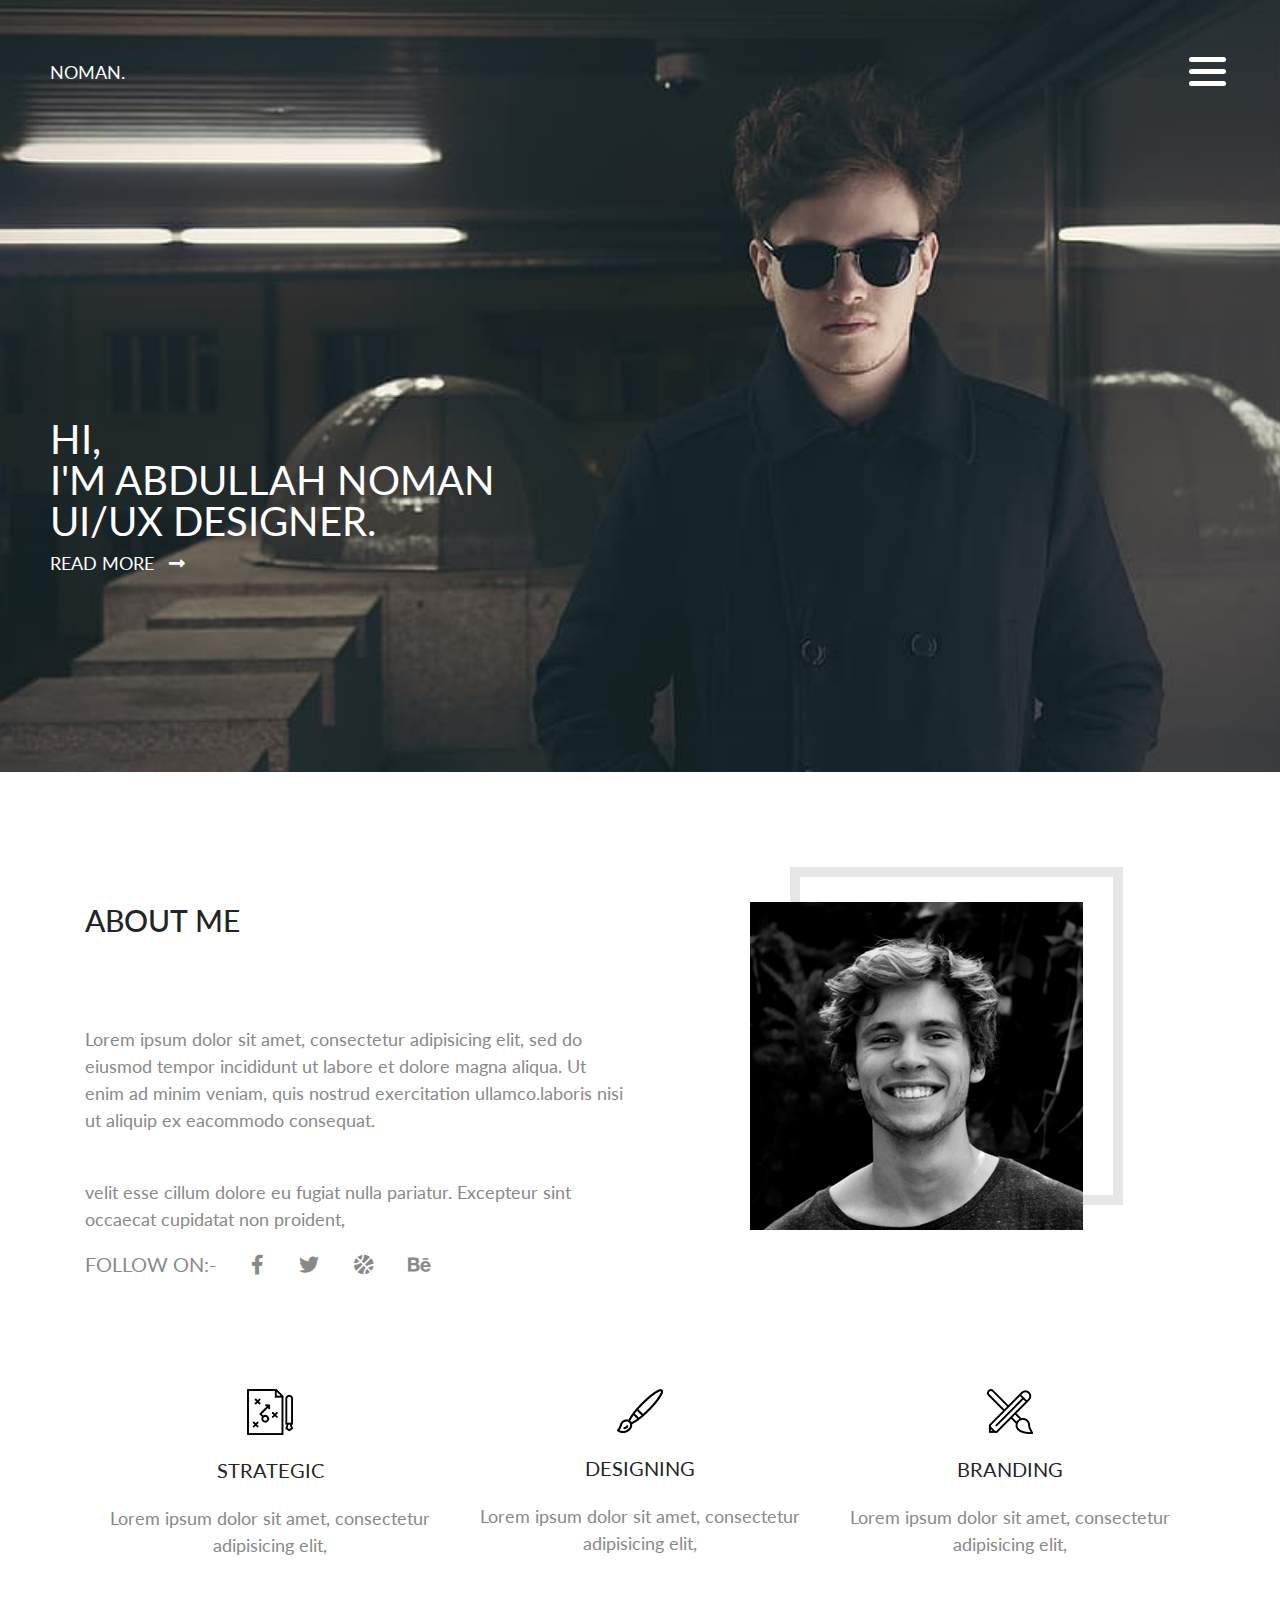
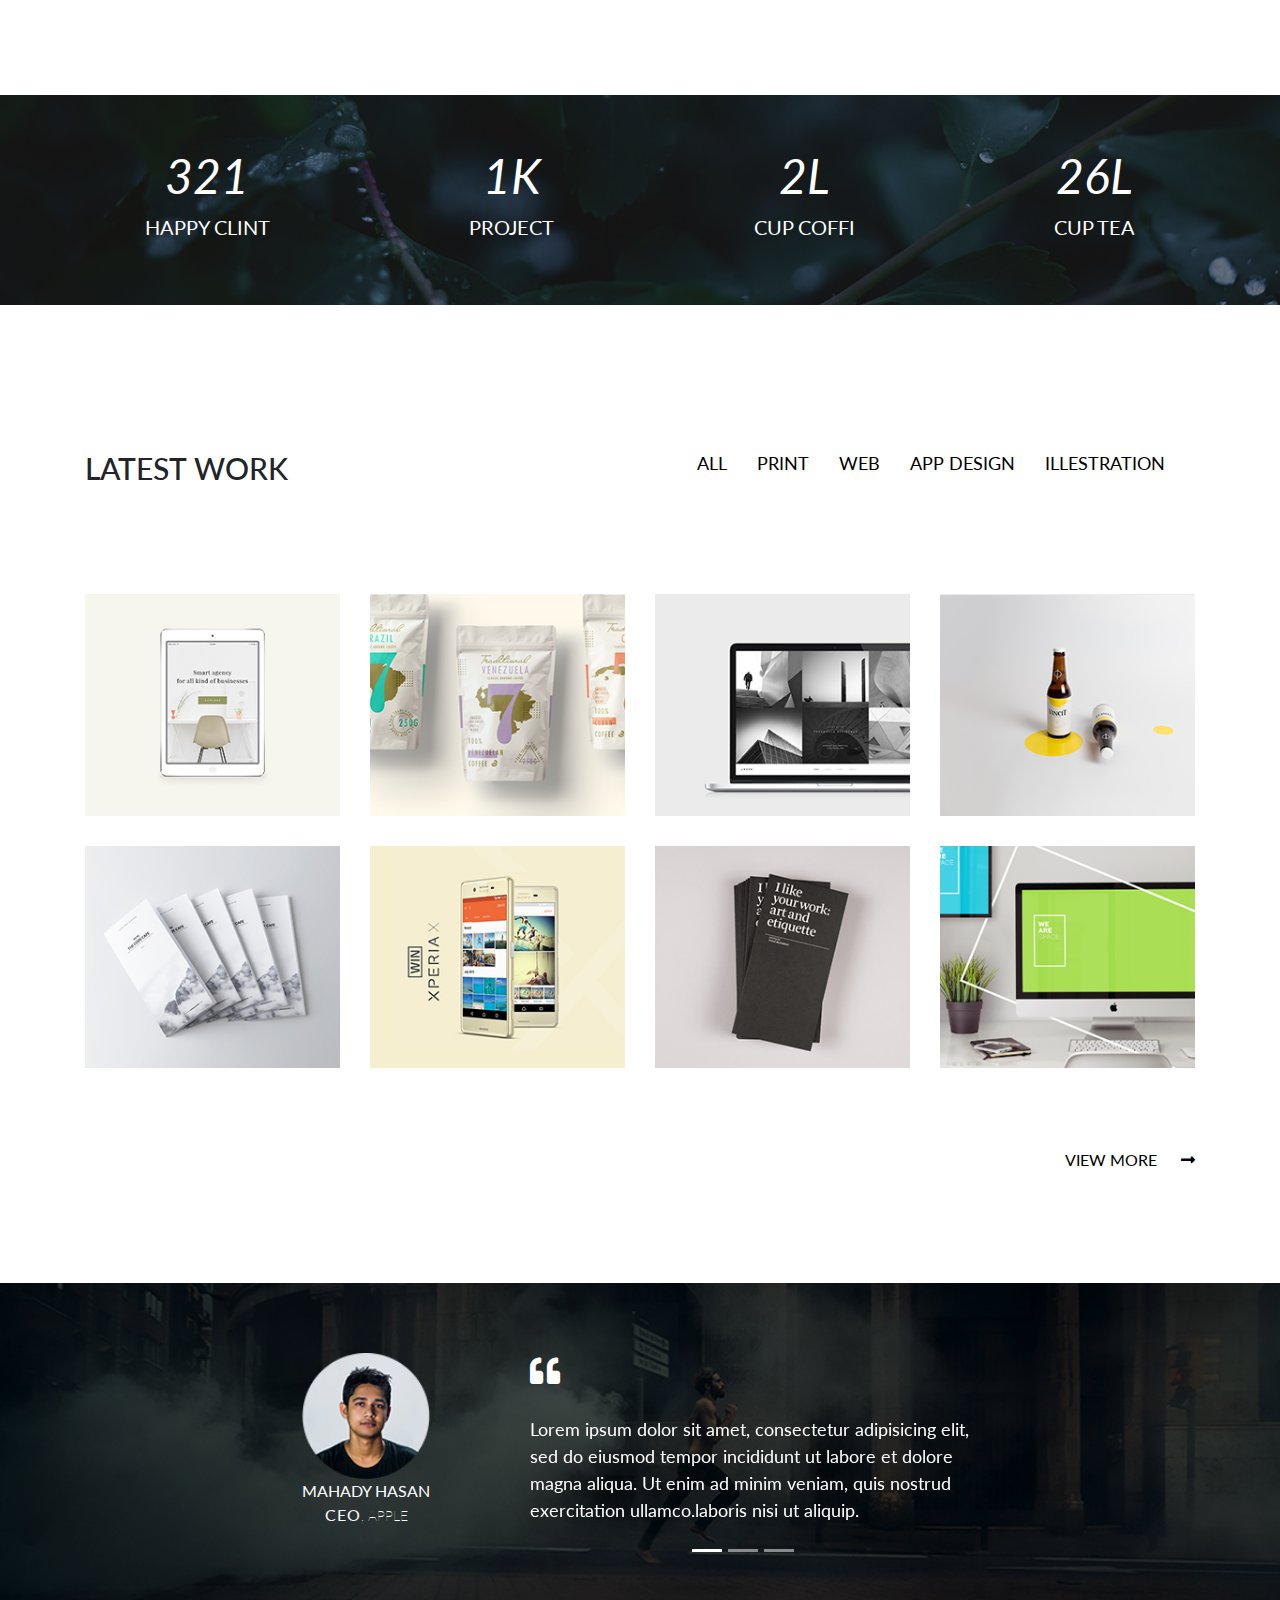
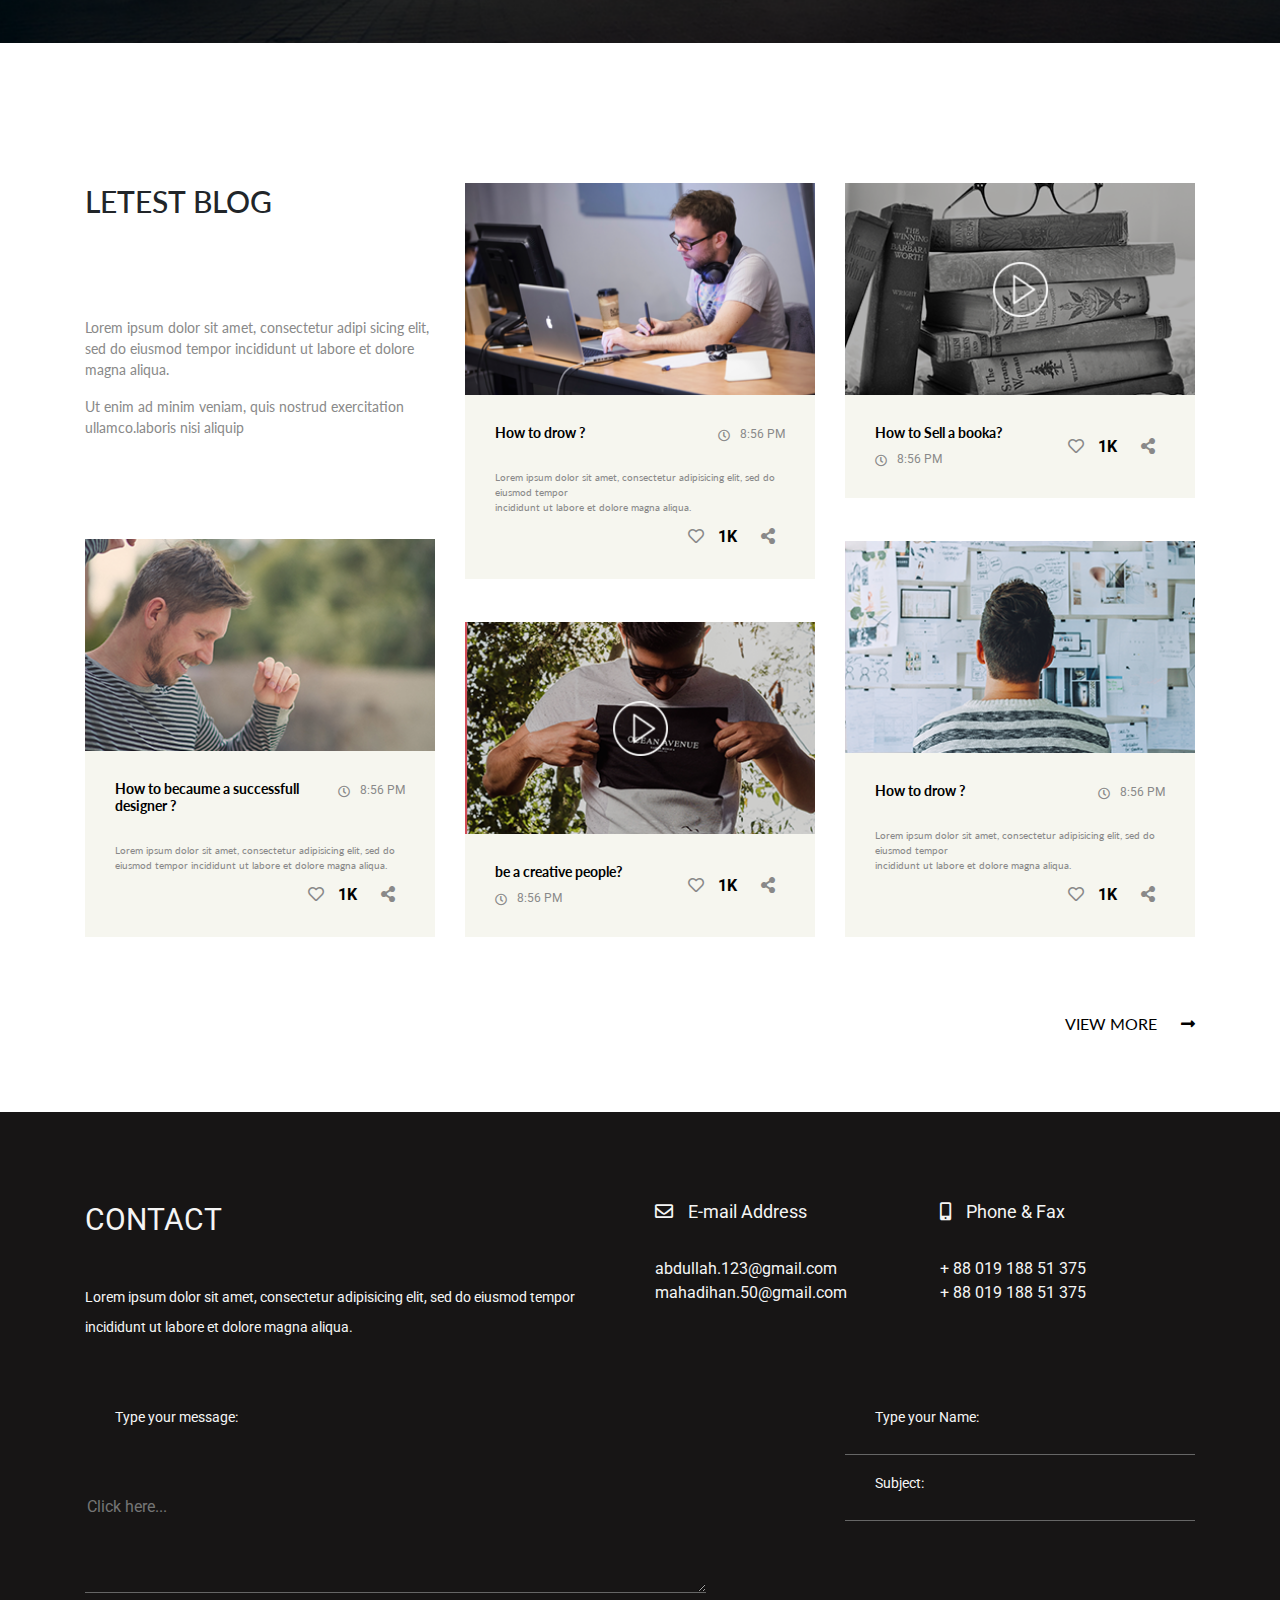
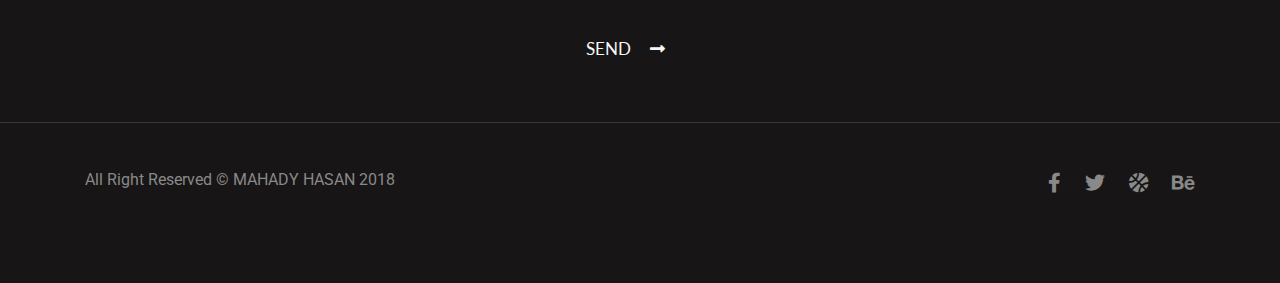
==== commit 8bcd8dc9: "Pravki_diploma" ====
--- a/Diplom/index.html
+++ b/Diplom/index.html
@@ -1,493 +1,498 @@
-<!DOCTYPE html>
-<html lang="en">
-<head>
-    <meta charset="UTF-8">
-    <meta name="viewport" content="width=device-width, initial-scale=1.0">
-    <link rel="stylesheet" href="https://stackpath.bootstrapcdn.com/bootstrap/4.4.1/css/bootstrap.min.css" integrity="sha384-Vkoo8x4CGsO3+Hhxv8T/Q5PaXtkKtu6ug5TOeNV6gBiFeWPGFN9MuhOf23Q9Ifjh" crossorigin="anonymous">
-    <link href="https://cdnjs.cloudflare.com/ajax/libs/font-awesome/5.12.1/css/all.min.css" rel="stylesheet">
-    <link href="https://fonts.googleapis.com/css?family=Lato:300,300i,400,400i,700|Roboto:400,400i,500,700&display=swap" rel="stylesheet">
-    <!-- <link rel="stylesheet" href="css/animate.css"> -->
-    <link rel="stylesheet" href="./style.css">
-    <link rel="stylesheet" href="./style1.css">
-    <title>Diplom</title>
-</head>
-<body>
-    <header>
-        <div class="center">
-            <div class="header_menu">
-                <span>noman.</span>
-                <div class="burg-all">
-                    <div class="burger" id="burger">
-                        <i></i>
-                        <i></i>
-                        <i></i>
-                    </div>
-                    <div class="burger-menu" id="burger-menu">
-                        <ul class="list-menu-burger">
-                            <li class="item-burger-menu"><a href="#abm1" class="link-burger">About</a></li>
-                            <li class="item-burger-menu"><a href="#lw" class="link-burger">Latest Work</a></li>
-                            <li class="item-burger-menu"><a href="#hasan" class="link-burger">Hasan says</a></li>
-                            <li class="item-burger-menu"><a href="#lb" class="link-burger">Letest blog</a></li>
-                            <li class="item-burger-menu"><a href="#foot" class="link-burger">Contact</a></li>
-                        </ul>
-                    </div>
-                </div>
-            </div>
-            <div class="text">
-                <p>hi,</p>
-                <p>i'm abdullah noman</p>
-                <p>ui/ux designer.</p>
-            </div>
-            <div class="read_more">
-                <a href="#">
-                <span class="rm">read more</span>
-                <i class="fas fa-long-arrow-alt-right"></i>
-            </a>
-            </div>
-        </div>
-    </header>
-    <section class="container abm" id="abm1">
-        <div class="row justify-content-between">
-    <div class="item col-xl-6">
-        <div class="container_text">
-            <h1> about me</h1>
-            <span class="abm_text">Lorem ipsum dolor sit amet, consectetur adipisicing elit, sed do eiusmod tempor incididunt ut labore et dolore magna aliqua. Ut enim ad minim veniam, quis nostrud exercitation ullamco.laboris nisi ut aliquip ex eacommodo consequat. 
-
-                <p>velit esse cillum dolore eu fugiat nulla pariatur. Excepteur sint occaecat cupidatat non proident,</p> 
-            </span>
-          <div class="follow">
-              <span>follow on:-</span>
-              <a href="#"><i class="fab fa-facebook-f"></i></a>
-              <a href="#"><i class="fab fa-twitter"></i></a>
-              <a href="#"><i class="fas fa-basketball-ball"></i></a>
-              <a href="#"><i class="fab fa-behance"></i></a>
-          </div>
-        </div>
-    </div>
-        <div class="item col-xl-5">
-          <div class="kartinka">
-            <img src="./images/boutme.png" alt="me">
-            <div class="ramka"></div>
-          </div>
-        </div>
-        </div>
-        <div class="container icons">
-            <div class=" row justify-conent-between">
-                <div class="item col-xl-4 ">
-                    <div class="icon">
-                        <img src="./images/strategy.png" alt="strategy">
-                        <span>strategic</span>
-                        <p>Lorem ipsum dolor sit amet, consectetur adipisicing elit,</p>
-                    </div>
-                </div>
-                <div class="item col-xl-4">
-                    <div class="icon">
-                        <img src="./images/designing.png" alt="designing">
-                        <span>designing</span>
-                        <p>Lorem ipsum dolor sit amet, consectetur adipisicing elit,</p>                        
-                    </div>
-                </div>
-                <div class="item col-xl-4">
-                    <div class="icon">
-                        <img src="./images/branding.png" alt="branding">
-                        <span>branding</span>
-                        <p>Lorem ipsum dolor sit amet, consectetur adipisicing elit,</p>
-                    </div>
-                </div>
-            </div>
-        </div>      
-    </section>
-
-    <section class="container2">
-        <div class="number">
-                <div class="numbers">
-                    <span>321</span>
-                    <p>happy clint</p>
-                </div>
-                <div class="numbers">
-                    <span>1K</span>
-                    <p>project</p>
-                </div>
-                <div class="numbers">
-                    <span>2L</span>
-                    <p>cup coffi</p>
-                </div>
-                <div class="numbers">
-                    <span>26L</span>
-                    <p>cup tea</p>
-                </div>
-        </div>
-    </section>
-
-    <section class="container3" id="lw">
-        <div class="center1">
-                <div class="c3head">
-                    <div>
-                        <h3>latest work</h3>
-                    </div>
-                    <nav>
-                        <ul class="menu">
-                            <li><a href="#">all</a></li>
-                            <li><a href="#">print</a></li>
-                            <li><a href="#">web</a></li>
-                            <li><a href="#">app design</a></li>
-                            <li><a href="#">illestration</a></li>
-                        </ul>
-                    </nav>
-                </div>
-                <div class="box">
-                    <div class="row">
-                        <div class="col-md-6 col-lg-3 col-xl-3">
-                            <div class="photo">
-                                <img src="./images/1.png" alt="1">
-                                <div class="trans-block-fon">
-                                    <div class="trans-block__text">
-                                        Lorem ipsum dolor sit amet onse.
-                                    </div>
-                                    <a class="trans-block__link">View more <i class="fas fa-long-arrow-alt-right"></i></a>
-                                </div>
-                            </div>
-                        </div>
-                        <div class="col-md-6 col-lg-3 col-xl-3">
-                            <div class="photo">
-                                <img src="./images/2.png" alt="2">
-                                <div class="trans-block-fon">
-                                    <div class="trans-block__text">
-                                        Lorem ipsum dolor sit amet onse.
-                                    </div>
-                                    <a class="trans-block__link">View more <i class="fas fa-long-arrow-alt-right"></i></a>
-                                </div>
-                            </div>
-                        </div>
-                        <div class="col-md-6 col-lg-3 col-xl-3">
-                            <div class="photo">
-                                <img src="./images/3.png" alt="3">
-                                <div class="trans-block-fon">
-                                    <div class="trans-block__text">
-                                        Lorem ipsum dolor sit amet onse.
-                                    </div>
-                                    <a class="trans-block__link">View more <i class="fas fa-long-arrow-alt-right"></i></a>
-                                </div>
-                            </div>
-                        </div>
-                        <div class="col-md-6 col-lg-3 col-xl-3">
-                            <div class="photo">
-                                <img src="./images/4.png" alt="4">
-                                <div class="trans-block-fon">
-                                    <div class="trans-block__text">
-                                        Lorem ipsum dolor sit amet onse.
-                                    </div>
-                                    <a class="trans-block__link">View more <i class="fas fa-long-arrow-alt-right"></i></a>
-                                </div>
-                            </div>
-                        </div>
-                        <div class="col-md-6 col-lg-3 col-xl-3">
-                            <div class="photo">
-                                <img src="./images/5.png" alt="5">
-                                <div class="trans-block-fon">
-                                    <div class="trans-block__text">
-                                        Lorem ipsum dolor sit amet onse.
-                                    </div>
-                                    <a class="trans-block__link">View more <i class="fas fa-long-arrow-alt-right"></i></a>
-                                </div>
-                            </div>
-                        </div>
-                        <div class="col-md-6 col-lg-3 col-xl-3">
-                            <div class="photo">
-                                <img src="./images/6.png" alt="6">
-                                <div class="trans-block-fon">
-                                    <div class="trans-block__text">
-                                        Lorem ipsum dolor sit amet onse.
-                                    </div>
-                                    <a class="trans-block__link">View more <i class="fas fa-long-arrow-alt-right"></i></a>
-                                </div>
-                            </div>
-                        </div>
-                        <div class="col-md-6 col-lg-3 col-xl-3">
-                            <div class="photo">
-                                <img src="./images/7.png" alt="7">
-                                <div class="trans-block-fon">
-                                    <div class="trans-block__text">
-                                        Lorem ipsum dolor sit amet onse.
-                                    </div>
-                                    <a class="trans-block__link">View more <i class="fas fa-long-arrow-alt-right"></i></a>
-                                </div>
-                            </div>
-                        </div>
-                        <div class="col-md-6 col-lg-3 col-xl-3">
-                            <div class="photo">
-                                <img src="./images/8.png" alt="8">
-                                <div class="trans-block-fon">
-                                    <div class="trans-block__text">
-                                        Lorem ipsum dolor sit amet onse.
-                                    </div>
-                                    <a class="trans-block__link">View more <i class="fas fa-long-arrow-alt-right"></i></a>
-                                </div>
-                            </div>
-                        </div>
-                    </div>
-                </div>
-                <div class="view_more">
-                    <a href="#">
-                        <span>VIEW MORE</span>
-                        <i class="fas fa-long-arrow-alt-right"></i>
-                    </a>
-                </div>
-        </div>
-    </section>
-
-    <section class="container4" id="hasan">
-        <div class="container4_bg">
-            <div class="hasan1">
-                <img src="./images/hasan.png" alt="hasan">
-                <span>mahady hasan</span>
-                <p><span class="ceo">ceo</span>, apple</p>
-            </div>
-            <div class="hasan_text">
-                <i class="fas fa-quote-left"></i>
-                <div id="carouselExampleIndicators" class="carousel slide" data-ride="carousel">
-                    <ol class="carousel-indicators">
-                      <li data-target="#carouselExampleIndicators" data-slide-to="0" class="active"></li>
-                      <li data-target="#carouselExampleIndicators" data-slide-to="1"></li>
-                      <li data-target="#carouselExampleIndicators" data-slide-to="2"></li>
-                    </ol>
-                    <div class="carousel-inner">
-                      <div class="carousel-item active">
-                        <p>
-                            Lorem ipsum dolor sit amet, consectetur adipisicing elit,
-                             sed do eiusmod tempor incididunt ut labore et dolore magna aliqua.
-                            Ut enim ad minim veniam, quis nostrud exercitation ullamco.laboris nisi ut aliquip. 
-                        </p>
-                      </div>
-                      <div class="carousel-item">
-                        <p>
-                            Lorem ipsum dolor sit amet, consectetur adipisicing elit,
-                             sed do eiusmod tempor incididunt ut labore et dolore magna aliqua.
-                            Ut enim ad minim veniam, quis nostrud exercitation ullamco.laboris nisi ut aliquip. 
-                        </p>
-                      </div>
-                      <div class="carousel-item">
-                        <p>
-                            Lorem ipsum dolor sit amet, consectetur adipisicing elit,
-                             sed do eiusmod tempor incididunt ut labore et dolore magna aliqua.
-                            Ut enim ad minim veniam, quis nostrud exercitation ullamco.laboris nisi ut aliquip. 
-                        </p>
-                      </div>
-                    </div>
-                  </div>
-            </div>
-        </div>
-    </section>
-   
-
-    <section class="container5" id="lb">
-        <div class="container">
-            <div class="row justify-content-between">
-
-                <div class="item first-blok col-xl-4 col-lg-6 col-md-12">
-                    <div class="text_for_blog">
-                        <h2>letest blog</h2>
-                        <p>Lorem ipsum dolor sit amet, consectetur adipi
-                            sicing  elit, sed do eiusmod tempor incididunt ut
-                             labore et dolore magna aliqua. </p>
-                        <p class="p_text">Ut enim ad minim veniam, quis nostrud exercitation ullamco.laboris nisi aliquip </p>     
-                    </div>
-
-                    <div class="blog blog3">
-                        <div class="blog3_img">
-                            <img src="./images/image3.png" alt="image3">
-                        </div>
-                        <div class="blog3_text bgt">
-                            <div class="blog_text">
-                                <h4>How to becaume  a successfull 
-                                    designer ?</h4>
-                                <div class="time">
-                                    <i class="far fa-clock"></i>
-                                    <span>8:56 PM</span>
-                                </div>
-                            </div>
-                            <div class="blog_text_down">
-                                Lorem ipsum dolor sit amet, consectetur adipisicing elit, sed do eiusmod tempor incididunt ut labore et dolore magna aliqua. 
-                            </div>
-                            <div class="likes">
-                                <a href="#"><i class="far fa-heart"></i></a>
-                                <span>1K</span>
-                                <a href="#"><i class="fas fa-share-alt"></i></a>
-                            </div>
-                        </div>
-                    </div>
-                </div>
-
-                <div class="item col-xl-4 col-lg-6 col-md-12">
-
-                    <div class="blog blog1">
-                        <div class="blog1_img">
-                            <img src="./images/image1.png" alt="image1">
-                        </div>
-                        <div class="blog1_text bgt">
-                            <div class="blog_text">
-                                <h4>How to drow ?</h4>
-                                <div class="time">
-                                    <i class="far fa-clock"></i>
-                                    <span>8:56 PM</span>
-                                </div>
-                            </div>
-                            <div class="blog_text_down">
-                                Lorem ipsum dolor sit amet, consectetur adipisicing elit, sed do eiusmod tempor
-                                <p>incididunt ut labore et dolore magna aliqua.</p>  
-                            </div>
-                            <div class="likes">
-                                <a href="#"><i class="far fa-heart"></i></a>
-                                <span>1K</span>
-                                <a href="#"><i class="fas fa-share-alt"></i></a>
-                            </div>
-                        </div>
-                    </div>
-
-                    <div class="blog blog2 blog4">
-                        <div class="blog4_img">
-                            <img src="./images/image4.png" alt="image4">
-                        </div>
-                        <div class="blog2_text bgt">
-                            <div class="blog_text">
-                                <h4>be a creative people?</h4>
-                                <div class="time">
-                                    <i class="far fa-clock"></i>
-                                    <span>8:56 PM</span>
-                                </div>
-                            </div>
-                            <div class="likes">
-                                <a href="#"><i class="far fa-heart"></i></a>
-                                <span>1K</span>
-                                <a href="#"><i class="fas fa-share-alt"></i></a>
-                            </div>
-                        </div>
-                    </div>
-
-                </div>
-                <div class="item last-blok col-xl-4 col-lg-6 col-md-12">
-
-                    <div class="blog blog2">
-                        <div class="blog2_img">
-                            <img src="./images/image2.png" alt="image2">
-                        </div>
-                        <div class="blog2_text bgt">
-                            <div class="blog_text">
-                                <h4>How to Sell a booka?</h4>
-                                <div class="time">
-                                    <i class="far fa-clock"></i>
-                                    <span>8:56 PM</span>
-                                </div>
-                            </div>
-                            <div class="likes">
-                                <a href="#"><i class="far fa-heart"></i></a>
-                                <span>1K</span>
-                                <a href="#"><i class="fas fa-share-alt"></i></a>
-                            </div>
-                        </div>
-                    </div>
-                    <div class="blog blog5">
-                        <div class="blog1_img">
-                            <img src="./images/image5.png" alt="image5">
-                        </div>
-                        <div class="blog5_text bgt">
-                            <div class="blog_text">
-                                <h4>How to drow ?</h4>
-                                <div class="time">
-                                    <i class="far fa-clock"></i>
-                                    <span>8:56 PM</span>
-                                </div>
-                            </div>
-                            <div class="blog_text_down">
-                                Lorem ipsum dolor sit amet, consectetur adipisicing elit, sed do eiusmod tempor
-                                <p>incididunt ut labore et dolore magna aliqua.</p>  
-                            </div>
-                            <div class="likes">
-                                <a href="#"><i class="far fa-heart"></i></a>
-                                <span>1K</span>
-                                <a href="#"><i class="fas fa-share-alt"></i></a>
-                            </div>
-                        </div>
-                    </div>
-                </div>
-                <div class="blogs-view">
-                    <div class="view_more">
-                        <a href="#">
-                            <span>VIEW MORE</span>
-                            <i class="fas fa-long-arrow-alt-right"></i>
-                        </a>
-                    </div>
-                </div>
-            </div>
-        </div>
-    </section>
-    <footer class="footer" id="foot">
-        <div class="section-footer-all">
-            <div class="container">
-                <div class="footer-address">
-                    <div class="row">
-                        <div class="col-xl-6 col-lg-6 col-md-12">
-                            <div class="sec-contact">
-                                <div class="title-contact">Contact</div>
-                                <div class="contact-text"> Lorem ipsum dolor sit amet, consectetur adipisicing elit, sed do eiusmod tempor incididunt ut labore et dolore magna aliqua.</div>
-                            </div>
-                        </div>
-                        <div class="col-xl-3 col-lg-3 col-md-12">
-                            <div class="sec-email"><i class="far fa-envelope"></i>E-mail Address</div>
-                            <div class="e-mail-text">
-                                <div>abdullah.123@gmail.com</div><div>mahadihan.50@gmail.com</div>
-                            </div>
-                        </div>
-                        <div class="col-xl-3 col-lg-3 col-md-12">
-                            <div class="sec-phone"><i class="fas fa-mobile-alt"></i>Phone & Fax</div>
-                            <div class="phone-text">
-                                <div>+ 88 019 188 51 375</div><div>+ 88 019 188 51 375</div>
-                            </div>
-                        </div>
-                    </div>
-                </div>    
-                <div class="footer-field row">
-                    <div class="col-xl-8 col-lg-8 col-md-12">
-                        <div class="message-title">Type your message:</div>
-                        <div class="btn-box">
-                            <input type="text" class="mail-input">
-                            <button type="button" class="send-btn">Send <i class="fas fa-long-arrow-alt-right"></i></button>
-                        </div>
-                    </div>
-                    <div class="col-xl-4 col-lg-4 col-md-12">
-                        <div class="name-title">Type your Name:</div>
-                        <input type="text" class="name-input">
-                        <div class="name-title">Subject:</div>
-                        <input type="text" class="subject-input">
-                    </div>
-                </div>
-            </div>
-            <hr></hr>
-            <div class="container">
-                <div class="footer-foot">
-                    <div class="copy-block">
-                        <span class="copy1">All Right Reserved</span>
-                            &copy;  
-                        <span class="copy2">MAHADY Hasan  2018</span>
-                    </div>
-                    <div class="icons-block">
-                        <a href="#"><i class="fab fa-facebook-f"></i></a>
-                        <a href="#"><i class="fab fa-twitter"></i></a>
-                        <a href="#"><i class="fas fa-basketball-ball"></i></a>
-                        <a href="#"><i class="fab fa-behance"></i></a>
-                    </div>
-                </div>
-            </div>
-        </div>    
-    </footer>
-
-    <script src="https://code.jquery.com/jquery-3.4.1.slim.min.js" integrity="sha384-J6qa4849blE2+poT4WnyKhv5vZF5SrPo0iEjwBvKU7imGFAV0wwj1yYfoRSJoZ+n" crossorigin="anonymous"></script>
-    <script src="https://cdn.jsdelivr.net/npm/popper.js@1.16.0/dist/umd/popper.min.js" integrity="sha384-Q6E9RHvbIyZFJoft+2mJbHaEWldlvI9IOYy5n3zV9zzTtmI3UksdQRVvoxMfooAo" crossorigin="anonymous"></script>
-    <script src="https://stackpath.bootstrapcdn.com/bootstrap/4.4.1/js/bootstrap.min.js" integrity="sha384-wfSDF2E50Y2D1uUdj0O3uMBJnjuUD4Ih7YwaYd1iqfktj0Uod8GCExl3Og8ifwB6" crossorigin="anonymous"></script>
-    <!-- <script src="js/wow.min.js"></script>
-              <script>
-              new WOW().init();
-              </script>    -->
-    <script src="script.js"></script>
-</body>
+<!DOCTYPE html>
+<html lang="en">
+<head>
+    <meta charset="UTF-8">
+    <meta name="viewport" content="width=device-width, initial-scale=1.0">
+    <link rel="stylesheet" href="https://stackpath.bootstrapcdn.com/bootstrap/4.4.1/css/bootstrap.min.css" integrity="sha384-Vkoo8x4CGsO3+Hhxv8T/Q5PaXtkKtu6ug5TOeNV6gBiFeWPGFN9MuhOf23Q9Ifjh" crossorigin="anonymous">
+    <link href="https://cdnjs.cloudflare.com/ajax/libs/font-awesome/5.12.1/css/all.min.css" rel="stylesheet">
+    <link href="https://fonts.googleapis.com/css?family=Lato:300,300i,400,400i,700|Roboto:400,400i,500,700&display=swap" rel="stylesheet">
+    <!-- <link rel="stylesheet" href="css/animate.css"> -->
+    <link rel="stylesheet" href="./style.css">
+    <link rel="stylesheet" href="./style1.css">
+    <title>Diplom</title>
+</head>
+<body>
+    <header>
+        <div class="center">
+            <div class="header_menu">
+                <span>noman.</span>
+                <div class="burg-all">
+                    <div class="burger" id="burger">
+                        <i></i>
+                        <i></i>
+                        <i></i>
+                    </div>
+                    <div class="burger-menu" id="burger-menu">
+                        <ul class="list-menu-burger">
+                            <li class="item-burger-menu"><a href="#abm1" class="link-burger">About</a></li>
+                            <li class="item-burger-menu"><a href="#lw" class="link-burger">Latest Work</a></li>
+                            <li class="item-burger-menu"><a href="#hasan" class="link-burger">Hasan says</a></li>
+                            <li class="item-burger-menu"><a href="#lb" class="link-burger">Letest blog</a></li>
+                            <li class="item-burger-menu"><a href="#foot" class="link-burger">Contact</a></li>
+                        </ul>
+                    </div>
+                </div>
+            </div>
+            <div class="text">
+                <p>hi,</p>
+                <p>i'm abdullah noman</p>
+                <p>ui/ux designer.</p>
+            </div>
+            <div class="read_more">
+                <a href="#">
+                <span class="rm">read more</span>
+                <i class="fas fa-long-arrow-alt-right"></i>
+            </a>
+            </div>
+        </div>
+    </header>
+    <section class="container abm" id="abm1">
+        <div class="row justify-content-between">
+    <div class="item col-xl-6">
+        <div class="container_text">
+            <h1> about me</h1>
+            <span class="abm_text">Lorem ipsum dolor sit amet, consectetur adipisicing elit, sed do eiusmod tempor incididunt ut labore et dolore magna aliqua. Ut enim ad minim veniam, quis nostrud exercitation ullamco.laboris nisi ut aliquip ex eacommodo consequat. 
+
+                <p>velit esse cillum dolore eu fugiat nulla pariatur. Excepteur sint occaecat cupidatat non proident,</p> 
+            </span>
+          <div class="follow">
+              <span>follow on:-</span>
+              <a href="#"><i class="fab fa-facebook-f"></i></a>
+              <a href="#"><i class="fab fa-twitter"></i></a>
+              <a href="#"><i class="fas fa-basketball-ball"></i></a>
+              <a href="#"><i class="fab fa-behance"></i></a>
+          </div>
+        </div>
+    </div>
+        <div class="item col-xl-5">
+          <div class="kartinka">
+            <img src="./images/boutme.png" alt="me">
+            <div class="ramka"></div>
+          </div>
+        </div>
+        </div>
+        <div class="container icons">
+            <div class=" row justify-conent-between">
+                <div class="item col-xl-4 ">
+                    <div class="icon">
+                        <img src="./images/strategy.png" alt="strategy">
+                        <span>strategic</span>
+                        <p>Lorem ipsum dolor sit amet, consectetur adipisicing elit,</p>
+                    </div>
+                </div>
+                <div class="item col-xl-4">
+                    <div class="icon">
+                        <img src="./images/designing.png" alt="designing">
+                        <span>designing</span>
+                        <p>Lorem ipsum dolor sit amet, consectetur adipisicing elit,</p>                        
+                    </div>
+                </div>
+                <div class="item col-xl-4">
+                    <div class="icon">
+                        <img src="./images/branding.png" alt="branding">
+                        <span>branding</span>
+                        <p>Lorem ipsum dolor sit amet, consectetur adipisicing elit,</p>
+                    </div>
+                </div>
+            </div>
+        </div>      
+    </section>
+
+    <section class="container2">
+        <div class="number">
+                <div class="numbers">
+                    <span>321</span>
+                    <p>happy clint</p>
+                </div>
+                <div class="numbers">
+                    <span>1K</span>
+                    <p>project</p>
+                </div>
+                <div class="numbers">
+                    <span>2L</span>
+                    <p>cup coffi</p>
+                </div>
+                <div class="numbers">
+                    <span>26L</span>
+                    <p>cup tea</p>
+                </div>
+        </div>
+    </section>
+
+    <section class="container3" id="lw">
+        <div class="container center1">
+                <div class="c3head">
+                    <div>
+                        <h3>latest work</h3>
+                    </div>
+                    <nav>
+                        <ul class="menu">
+                            <li><a href="#">all</a></li>
+                            <li><a href="#">print</a></li>
+                            <li><a href="#">web</a></li>
+                            <li><a href="#">app design</a></li>
+                            <li><a href="#">illestration</a></li>
+                        </ul>
+                    </nav>
+                </div>
+                <div class="box">
+                    <div class="row">
+                        <div class="col-md-6 col-lg-4 col-xl-3">
+                            <div class="photo">
+                                <img src="./images/1.png" alt="1">
+                                <div class="trans-block-fon">
+                                    <div class="trans-block__text">
+                                        Lorem ipsum dolor sit amet onse.
+                                    </div>
+                                    <a class="trans-block__link">View more <i class="fas fa-long-arrow-alt-right"></i></a>
+                                </div>
+                            </div>
+                        </div>
+                        <div class="col-md-6 col-lg-4 col-xl-3">
+                            <div class="photo">
+                                <img src="./images/2.png" alt="2">
+                                <div class="trans-block-fon">
+                                    <div class="trans-block__text">
+                                        Lorem ipsum dolor sit amet onse.
+                                    </div>
+                                    <a class="trans-block__link">View more <i class="fas fa-long-arrow-alt-right"></i></a>
+                                </div>
+                            </div>
+                        </div>
+                        <div class="col-md-6 col-lg-4 col-xl-3">
+                            <div class="photo">
+                                <img src="./images/3.png" alt="3">
+                                <div class="trans-block-fon">
+                                    <div class="trans-block__text">
+                                        Lorem ipsum dolor sit amet onse.
+                                    </div>
+                                    <a class="trans-block__link">View more <i class="fas fa-long-arrow-alt-right"></i></a>
+                                </div>
+                            </div>
+                        </div>
+                        <div class="col-md-6 col-lg-4 col-xl-3">
+                            <div class="photo">
+                                <img src="./images/4.png" alt="4">
+                                <div class="trans-block-fon">
+                                    <div class="trans-block__text">
+                                        Lorem ipsum dolor sit amet onse.
+                                    </div>
+                                    <a class="trans-block__link">View more <i class="fas fa-long-arrow-alt-right"></i></a>
+                                </div>
+                            </div>
+                        </div>
+                        <div class="col-md-6 col-lg-4 col-xl-3">
+                            <div class="photo">
+                                <img src="./images/5.png" alt="5">
+                                <div class="trans-block-fon">
+                                    <div class="trans-block__text">
+                                        Lorem ipsum dolor sit amet onse.
+                                    </div>
+                                    <a class="trans-block__link">View more <i class="fas fa-long-arrow-alt-right"></i></a>
+                                </div>
+                            </div>
+                        </div>
+                        <div class="col-md-6 col-lg-4 col-xl-3">
+                            <div class="photo">
+                                <img src="./images/6.png" alt="6">
+                                <div class="trans-block-fon">
+                                    <div class="trans-block__text">
+                                        Lorem ipsum dolor sit amet onse.
+                                    </div>
+                                    <a class="trans-block__link">View more <i class="fas fa-long-arrow-alt-right"></i></a>
+                                </div>
+                            </div>
+                        </div>
+                        <div class="col-md-6 col-lg-4 col-xl-3">
+                            <div class="photo">
+                                <img src="./images/7.png" alt="7">
+                                <div class="trans-block-fon">
+                                    <div class="trans-block__text">
+                                        Lorem ipsum dolor sit amet onse.
+                                    </div>
+                                    <a class="trans-block__link">View more <i class="fas fa-long-arrow-alt-right"></i></a>
+                                </div>
+                            </div>
+                        </div>
+                        <div class="col-md-6 col-lg-4 col-xl-3">
+                            <div class="photo">
+                                <img src="./images/8.png" alt="8">
+                                <div class="trans-block-fon">
+                                    <div class="trans-block__text">
+                                        Lorem ipsum dolor sit amet onse.
+                                    </div>
+                                    <a class="trans-block__link">View more <i class="fas fa-long-arrow-alt-right"></i></a>
+                                </div>
+                            </div>
+                        </div>
+                    </div>
+                </div>
+                <div class="view_more">
+                    <a href="#">
+                        <span>VIEW MORE</span>
+                        <i class="fas fa-long-arrow-alt-right"></i>
+                    </a>
+                </div>
+        </div>
+    </section>
+
+    <section class="container4" id="hasan">
+        <div class="container4_bg">
+            <div class="hasan1">
+                <img src="./images/hasan.png" alt="hasan">
+                <span>mahady hasan</span>
+                <p><span class="ceo">ceo</span>, apple</p>
+            </div>
+            <div class="hasan_text">
+                <i class="fas fa-quote-left"></i>
+                <div id="carouselExampleIndicators" class="carousel slide" data-ride="carousel">
+                    <ol class="carousel-indicators">
+                      <li data-target="#carouselExampleIndicators" data-slide-to="0" class="active"></li>
+                      <li data-target="#carouselExampleIndicators" data-slide-to="1"></li>
+                      <li data-target="#carouselExampleIndicators" data-slide-to="2"></li>
+                    </ol>
+                    <div class="carousel-inner">
+                      <div class="carousel-item active">
+                        <p>
+                            Lorem ipsum dolor sit amet, consectetur adipisicing elit,
+                             sed do eiusmod tempor incididunt ut labore et dolore magna aliqua.
+                            Ut enim ad minim veniam, quis nostrud exercitation ullamco.laboris nisi ut aliquip. 
+                        </p>
+                      </div>
+                      <div class="carousel-item">
+                        <p>
+                            Lorem ipsum dolor sit amet, consectetur adipisicing elit,
+                             sed do eiusmod tempor incididunt ut labore et dolore magna aliqua.
+                            Ut enim ad minim veniam, quis nostrud exercitation ullamco.laboris nisi ut aliquip. 
+                        </p>
+                      </div>
+                      <div class="carousel-item">
+                        <p>
+                            Lorem ipsum dolor sit amet, consectetur adipisicing elit,
+                             sed do eiusmod tempor incididunt ut labore et dolore magna aliqua.
+                            Ut enim ad minim veniam, quis nostrud exercitation ullamco.laboris nisi ut aliquip. 
+                        </p>
+                      </div>
+                    </div>
+                  </div>
+            </div>
+        </div>
+    </section>
+   
+
+    <section class="container5" id="lb">
+        <div class="container">
+            <div class="row justify-content-between">
+
+                <div class="item first-blok col-xl-4 col-lg-6 col-md-12">
+                    <div class="text_for_blog">
+                        <h2>letest blog</h2>
+                        <p>Lorem ipsum dolor sit amet, consectetur adipi
+                            sicing  elit, sed do eiusmod tempor incididunt ut
+                             labore et dolore magna aliqua. </p>
+                        <p class="p_text">Ut enim ad minim veniam, quis nostrud exercitation ullamco.laboris nisi aliquip </p>     
+                    </div>
+
+                    <div class="blog blog3">
+                        <div class="blog3_img fon">
+                            <img src="./images/image3.png" alt="image3">
+                            <div class="trans-block-fon"></div>
+                        </div>
+                        <div class="blog3_text bgt">
+                            <div class="blog_text">
+                                <h4>How to becaume  a successfull 
+                                    designer ?</h4>
+                                <div class="time">
+                                    <i class="far fa-clock"></i>
+                                    <span>8:56 PM</span>
+                                </div>
+                            </div>
+                            <div class="blog_text_down">
+                                Lorem ipsum dolor sit amet, consectetur adipisicing elit, sed do eiusmod tempor incididunt ut labore et dolore magna aliqua. 
+                            </div>
+                            <div class="likes">
+                                <a href="#"><i class="far fa-heart"></i></a>
+                                <span>1K</span>
+                                <a href="#"><i class="fas fa-share-alt"></i></a>
+                            </div>
+                        </div>
+                    </div>
+                </div>
+
+                <div class="item col-xl-4 col-lg-6 col-md-12">
+
+                    <div class="blog blog1">
+                        <div class="blog1_img fon">
+                            <img src="./images/image1.png" alt="image1">
+                            <div class="trans-block-fon"></div>
+                        </div>
+                        <div class="blog1_text bgt">
+                            <div class="blog_text">
+                                <h4>How to drow ?</h4>
+                                <div class="time">
+                                    <i class="far fa-clock"></i>
+                                    <span>8:56 PM</span>
+                                </div>
+                            </div>
+                            <div class="blog_text_down">
+                                Lorem ipsum dolor sit amet, consectetur adipisicing elit, sed do eiusmod tempor
+                                <p>incididunt ut labore et dolore magna aliqua.</p>  
+                            </div>
+                            <div class="likes">
+                                <a href="#"><i class="far fa-heart"></i></a>
+                                <span>1K</span>
+                                <a href="#"><i class="fas fa-share-alt"></i></a>
+                            </div>
+                        </div>
+                    </div>
+
+                    <div class="blog blog2 blog4">
+                        <div class="blog4_img fon">
+                            <img src="./images/image4.png" alt="image4">
+                            <div class="trans-block-fon"></div>
+                        </div>
+                        <div class="blog2_text bgt">
+                            <div class="blog_text">
+                                <h4>be a creative people?</h4>
+                                <div class="time">
+                                    <i class="far fa-clock"></i>
+                                    <span>8:56 PM</span>
+                                </div>
+                            </div>
+                            <div class="likes">
+                                <a href="#"><i class="far fa-heart"></i></a>
+                                <span>1K</span>
+                                <a href="#"><i class="fas fa-share-alt"></i></a>
+                            </div>
+                        </div>
+                    </div>
+
+                </div>
+                <div class="item last-blok col-xl-4 col-lg-6 col-md-12">
+
+                    <div class="blog blog2">
+                        <div class="blog2_img fon">
+                            <img src="./images/image2.png" alt="image2">
+                            <div class="trans-block-fon"></div>
+                        </div>
+                        <div class="blog2_text bgt">
+                            <div class="blog_text">
+                                <h4>How to Sell a booka?</h4>
+                                <div class="time">
+                                    <i class="far fa-clock"></i>
+                                    <span>8:56 PM</span>
+                                </div>
+                            </div>
+                            <div class="likes">
+                                <a href="#"><i class="far fa-heart"></i></a>
+                                <span>1K</span>
+                                <a href="#"><i class="fas fa-share-alt"></i></a>
+                            </div>
+                        </div>
+                    </div>
+                    <div class="blog blog5">
+                        <div class="blog5_img fon">
+                            <img src="./images/image5.png" alt="image5">
+                            <div class="trans-block-fon"></div>
+                        </div>
+                        <div class="blog5_text bgt">
+                            <div class="blog_text">
+                                <h4>How to drow ?</h4>
+                                <div class="time">
+                                    <i class="far fa-clock"></i>
+                                    <span>8:56 PM</span>
+                                </div>
+                            </div>
+                            <div class="blog_text_down">
+                                Lorem ipsum dolor sit amet, consectetur adipisicing elit, sed do eiusmod tempor
+                                <p>incididunt ut labore et dolore magna aliqua.</p>  
+                            </div>
+                            <div class="likes">
+                                <a href="#"><i class="far fa-heart"></i></a>
+                                <span>1K</span>
+                                <a href="#"><i class="fas fa-share-alt"></i></a>
+                            </div>
+                        </div>
+                    </div>
+                </div>
+                <div class="blogs-view">
+                    <div class="view_more">
+                        <a href="#">
+                            <span>VIEW MORE</span>
+                            <i class="fas fa-long-arrow-alt-right"></i>
+                        </a>
+                    </div>
+                </div>
+            </div>
+        </div>
+    </section>
+    <footer class="footer" id="foot">
+        <div class="section-footer-all">
+            <div class="container">
+                <div class="footer-address">
+                    <div class="row">
+                        <div class="col-xl-6 col-lg-6 col-md-12">
+                            <div class="sec-contact">
+                                <div class="title-contact">Contact</div>
+                                <div class="contact-text"> Lorem ipsum dolor sit amet, consectetur adipisicing elit, sed do eiusmod tempor incididunt ut labore et dolore magna aliqua.</div>
+                            </div>
+                        </div>
+                        <div class="col-xl-3 col-lg-3 col-md-12">
+                            <div class="sec-email"><i class="far fa-envelope"></i>E-mail Address</div>
+                            <div class="e-mail-text">
+                                <div>abdullah.123@gmail.com</div><div>mahadihan.50@gmail.com</div>
+                            </div>
+                        </div>
+                        <div class="col-xl-3 col-lg-3 col-md-12">
+                            <div class="sec-phone"><i class="fas fa-mobile-alt"></i>Phone & Fax</div>
+                            <div class="phone-text">
+                                <div>+ 88 019 188 51 375</div><div>+ 88 019 188 51 375</div>
+                            </div>
+                        </div>
+                    </div>
+                </div>    
+                <div class="footer-field row">
+                    <div class="col-xl-8 col-lg-8 col-md-12">
+                        <div class="message-title">Type your message:</div>
+                        <div class="btn-box">
+                            <textarea class="mail-input" placeholder="Click here..."></textarea>
+                            <button type="button" class="send-btn">Send <i class="fas fa-long-arrow-alt-right"></i></button>
+                        </div>
+                    </div>
+                    <div class="col-xl-4 col-lg-4 col-md-12">
+                        <div class="name-title">Type your Name:</div>
+                        <input type="text" class="name-input">
+                        <div class="name-title">Subject:</div>
+                        <input type="text" class="subject-input">
+                    </div>
+                </div>
+            </div>
+            <hr></hr>
+            <div class="container">
+                <div class="footer-foot">
+                    <div class="copy-block">
+                        <span class="copy1">All Right Reserved</span>
+                            &copy;  
+                        <span class="copy2">MAHADY Hasan  2018</span>
+                    </div>
+                    <div class="icons-block">
+                        <a href="#"><i class="fab fa-facebook-f"></i></a>
+                        <a href="#"><i class="fab fa-twitter"></i></a>
+                        <a href="#"><i class="fas fa-basketball-ball"></i></a>
+                        <a href="#"><i class="fab fa-behance"></i></a>
+                    </div>
+                </div>
+            </div>
+        </div>    
+    </footer>
+
+    <script src="https://code.jquery.com/jquery-3.4.1.slim.min.js" integrity="sha384-J6qa4849blE2+poT4WnyKhv5vZF5SrPo0iEjwBvKU7imGFAV0wwj1yYfoRSJoZ+n" crossorigin="anonymous"></script>
+    <script src="https://cdn.jsdelivr.net/npm/popper.js@1.16.0/dist/umd/popper.min.js" integrity="sha384-Q6E9RHvbIyZFJoft+2mJbHaEWldlvI9IOYy5n3zV9zzTtmI3UksdQRVvoxMfooAo" crossorigin="anonymous"></script>
+    <script src="https://stackpath.bootstrapcdn.com/bootstrap/4.4.1/js/bootstrap.min.js" integrity="sha384-wfSDF2E50Y2D1uUdj0O3uMBJnjuUD4Ih7YwaYd1iqfktj0Uod8GCExl3Og8ifwB6" crossorigin="anonymous"></script>
+    <!-- <script src="js/wow.min.js"></script>
+              <script>
+              new WOW().init();
+              </script>    -->
+    <script src="script.js"></script>
+</body>
 </html>--- a/Diplom/style.css
+++ b/Diplom/style.css
@@ -1,865 +1,878 @@
-html{
-    width: 100%;
-    height: 100%;
-}
-
-body{
-    width: 100%;
-    height: 100%;
-}
-
-header{
-    width: 100%;
-    height: auto;
-}
-
-.center{
-    width: 100%;
-    height:auto;
-    background-image: url(./images/header.jpg);
-    background-repeat: no-repeat;
-    background-size: cover;
-}
-
-.header_menu{
-    width: 100%;
-    height: 145px;
-    display: flex;
-    justify-content: space-between;
-    align-items: center;
-    padding: 0 50px;
-}
-
-.header_menu span{
-    font-family: 'Lato', sans-serif;
-    font-size: 18px;
-    text-transform: uppercase;
-    color: white;
-}
-.burg-all{
-    width: 350px;
-    display: flex;
-    flex-direction: row;
-    justify-content: flex-end;
-    position: relative;
-}
-.burger{
-    width: 45px;
-    height: 45px;
-    display: inline-block;
-    text-align: center;
-    border-radius: 5px;
-    cursor: pointer;
-}
-
-.burger i{
-    display: block;
-    height: 5px;
-    margin: 7px 4px;
-    text-align: center;
-    background-color: white;
-    border-radius: 50px;
-}
-
-.burger:hover{
-   background-color: teal;
-}
-.burger-menu{
-    position: absolute;
-    top: 6px;
-    right: 45px;
-    left: 0;
-    color: #f5f5f5;
-    background-color: rgba(0, 0, 0, 0.4);
-    display: none;
-}
-.burger-menu.show{
-    display: block;
-}
-.list-menu-burger{
-    list-style: none;
-    display: flex;
-    flex-direction: column;
-    /* align-items: center; */
-    justify-content: center;
-    margin: 0;
-    padding: 0;
-}
-.item-burger-menu a{
-    color: #f5f5f5;
-    display: block;
-    font-size: 21px;
-    text-transform: uppercase;
-    font-weight: 500;
-}
-.item-burger-menu a:hover{
-    text-decoration: none;
-    color: teal;
-    background-color: rgba(97, 99, 103, 0.5);
-}
-.link-burger{
-    padding: 10px 0 0 20px;
-}
-.link-burger:last-child{
-    padding: 10px 0 10px 20px;
-}
-
-
-.text{
-    font-family: 'Lato', sans-serif;
-    font-size: 40px;
-    color: white;
-    text-transform: uppercase;
-    line-height: 25px;
-    margin-top: 22%;
-    padding: 0 50px;
-}
-.read_more{
-    padding-bottom: 195px;
-}
-
-.read_more a{
-    width: 100%;
-    height: 100px;
-    color: white;
-    text-transform: uppercase;
-    font-size: 18px;
-    font-family: 'Lato', sans-serif;
-    padding-top: 30px;
-    text-decoration: none;
-    padding: 0 50px;
-}
-
-.read_more i{
-    padding-left: 10px;
-}
-
-.read_more a:hover{
-    color: teal;
-}
-
-.abm{
-    padding-top: 130px;
-}
-
-.container_text h1{
-    font-family: 'Lato', sans-serif;
-    text-transform: uppercase;
-    font-size: 30px;
-    padding-bottom: 80px;
-}
-
-.container_text p{
-    padding-top: 45px;
-}
-
-.abm_text{
-    font-family: 'Lato', sans-serif;
-    font-size: 18px;
-    padding-bottom: 45px;
-    color: #898989;
-    
-}
-
-.follow{
-    font-family: 'Lato', sans-serif;
-    font-size: 20px;
-    padding-bottom: 110px;
-    color: #898989;
-    text-transform: uppercase;
-}
-
-.follow i{
-    padding-left: 30px;
-}
-
-.follow a{
-    color: #898989;
-}
-
-.follow a:hover{
-    color: teal;
-}
-
-.kartinka{
-    position: relative;
-}
-
-.kartinka img{
-    z-index: 1;
-}
-
-.ramka{
-    position: absolute;
-    width: 333px;
-    height: 338px;
-    border: 10px solid #e6e6e6;
-    top: -35px;
-    left: 40px;
-    z-index: -1;
-}
-
-.icon{
-    text-align: center;
-    font-family: 'Lato', sans-serif;
-}
-
-.icon img{
-    padding-bottom: 20px;
-}
-
-.icon span{
-    display: block;
-    font-size: 20px;
-    text-transform: uppercase;
-    padding-bottom: 20px;
-}
-
-.icon p{
-    font-size: 18px;
-    color: #898989;
-}
-
-.icons{
-    padding-bottom: 120px;
-}
-
-.container2{
-    background-image: url(./images/IMAGE.png);
-    width: 100%;
-    height: 210px;
-    background-repeat: no-repeat;
-    background-size: cover;
-    padding: 45px;
-}
-
-.number{
-    display: flex;
-    justify-content: space-around;
-    flex-direction: row;
-    text-align: center;
-}
-
-.numbers span{
-    font-family:'Lato', sans-serif;
-    font-style: italic;
-    font-size: 48px;
-    color: white;
-}
-
-.numbers p{
-    font-family:'Lato', sans-serif;
-    font-size: 20px;
-    color: white;
-    text-transform: uppercase;
-}
-
-.container3{
-    width: 100%;
-    height: auto;
-}
-
-.center1{
-    width: 65%;
-    margin: 0 auto;
-    text-transform: uppercase;
-    padding-top: 145px;
-    padding-bottom: 110px;
-}
-
-.c3head h3{
-    font-family:'Lato', sans-serif;
-    font-size: 30px;    
-}
-
-.menu{
-    display: flex;
-}
-
-.c3head{
-    display: flex;
-    justify-content: space-between;
-}
-
-.menu li{
-    margin-right: 30px;
-}
-
-.menu{
-    list-style: none;
-}
-.menu a{
-    font-family:'Lato', sans-serif;
-    font-size: 18px;
-    color: black;
-    text-decoration: none;
-}
-
-.menu a:hover{
-    color: teal;
-}
-
-.box{
-    display: flex;
-    flex-wrap: wrap;
-    justify-content: space-between;
-    padding-top: 100px;
-    padding-bottom: 50px;
-}
-
-.photo{
-    margin-bottom: 30px;
-    position: relative;
-}
-
-.photo img{
-    width: 100%;
-    height: auto;
-    object-fit: cover;
-}
-.trans-block-fon{
-    position: absolute;
-    top: 0;
-    left: 0;
-    right: 0;
-    bottom: 0;
-    z-index: 3;
-    background-color: rgba(0,0,0,0.4);
-    display: flex;
-    flex-direction: column;
-    align-items: center;
-    justify-content: center;
-    opacity: 0;
-    visibility: hidden;
-    transition: all .5s;
-}
-.trans-block-fon .trans-block__text{
-    color: #f5f5f5;
-    font-size: 15px;
-    padding: 0 20px 10px;
-    text-align: center;
-}
-.trans-block-fon .trans-block__link{
-    color: #f5f5f5;
-    font-size: 15px;
-    padding: 0 20px 10px;
-    text-align: center;
-}
-.trans-block-fon .trans-block__link:hover{
-    color: #31efef;
-    cursor: pointer;
-}
-.photo:hover .trans-block-fon{
-    box-shadow: 0 6px 20px 0px #999;
-    transition: all .5s;
-    opacity: 1;
-    visibility: visible;
-}
-
-
-.view_more{
-    text-align: end;
-}
-.view_more a{
-    font-family:'Lato', sans-serif;
-    font-size: 16px;
-    color: black;
-    text-decoration: none;
-}
-.view_more i{
-    padding-left: 20px;
-}
-.view_more a:hover{
-    color: teal;
-}
-
-.container4_bg{
-    background-image: url(./images/BG.png);
-    width: 100%;
-    height: 360px;
-    background-repeat: no-repeat;
-    background-size: cover;
-    display: flex;
-    justify-content: center;
-    align-items: center; 
-    padding-bottom: 30px;   
-}
-
-.hasan1 img{
-    width: 100%;
-    height: auto;
-}
-
-.hasan1{
-    display: flex;
-    flex-direction:column ;
-    text-align: center;
-    text-transform: uppercase;
-}
-.hasan_text{
-    width: 35%;
-    text-align: start;
-    font-family:'Lato', sans-serif;
-    font-size: 18px;
-    color: white;
-    margin-left: 100px;
-}
-.hasan_text i{
-    font-size: 30px;
-    padding-bottom: 30px;
-}
-.hasan1 p{
-    font-family:'Lato', sans-serif;
-    font-weight: lighter;
-    font-size: 14px;
-    color: white;
-}
-.hasan1 span{
-    font-family:'Lato', sans-serif;
-    font-size: 16px;
-    color: white;
-
-}
-.hasan1 .ceo{
-    font-family:'Lato', sans-serif;
-    font-size: 16px;
-    color: white;
-    font-weight: normal;
-    letter-spacing: 1px;
-
-}
-.carousel-indicators {
-    position: absolute;
-    right: 0;
-    bottom: 0;
-    left: 0;
-    z-index: 15;
-    display: -ms-flexbox;
-    display: flex;
-    -ms-flex-pack: center;
-    justify-content: center;
-    padding-left: 0;
-    margin-right: 20%;
-    margin-left: 15%;
-    list-style: none;
-    margin-bottom: -5%;
-}
-
-.container5{
-    padding-top: 140px;
-    width: 100%;
-    height: auto;
-}
-.container5 h2{
-    font-family:'Lato', sans-serif;
-    font-size: 30px;
-    text-transform: uppercase;
-    padding-bottom: 90px;
-}
-.text_for_blog .p_text{   
-    padding-bottom: 85px;
-}
-.text_for_blog p{
-    font-family:'Lato', sans-serif;
-    font-size: 14px;
-    color: #898989;
-}
-.blog{
-    background-color: #f6f6ef;
-    margin-top: 43px;
-}
-.bgt{
-    padding: 30px;
-}
-.blog1, .blog2{
-    margin-top:0px;
-}
-.container5 h4{
-    width: 70%;
-    font-family:'Lato', sans-serif;
-    font-size: 14px;
-    color: black;
-    font-weight: bold;
-    padding-bottom: 20px;
-}
-.blog_text_down{
-    font-family:'Lato', sans-serif;
-    font-size: 10px;
-    color: #898989;
-}
-.blog_text{
-    display: flex;
-    justify-content: space-between;
-}
-.blog_text_down p{
-    margin: 0px;
-}
-.time{
-    font-size: 12px;
-    color: #898989;
-    display: flex;
-    flex-direction: row;
-}
-.time i{
-    padding-top: 5px;
-    padding-right: 10px;
-}
-.likes a{
-    color: #898989;
-    text-decoration: none;
-}
-.likes a:hover{
-    color: teal;
-}
-.likes{
-    text-align: end;
-    font-size: 16px;
-    color: #898989;
-    padding-top: 10px;
-} 
-.likes i{
-    padding: 0 10px 0 20px;
-}
-.likes span{
-    color: black;
-    font-weight: bold;
-}
-.container5 img{
-    width: 100%;
-}
-.blog2 .blog2_text{
-    display: flex;
-    justify-content: space-between;
-}
-.blog2 .blog2_text .blog_text{
-    display: flex;
-    flex-direction: column;
-}
-.blog2 .blog2_text .blog_text h4{
-    width: 100%;
-    padding: 0px;    
-}
-.blog4{
-    margin-top: 43px;
-}
-.blog3{
-    margin: 0px;
-}
-.blogs-view{
-    width: 100%;
-    text-align: right;
-    margin: 75px 0;
-    padding: 0 15px;
-}
-
-.section-footer-all{
-    background-color: #171515;
-    color: #f5f5f5;
-    padding: 85px 0;
-}
-.title-contact{
-    font-size: 30px;
-    text-transform: uppercase;
-}
-.contact-text{
-    font-size: 14px;
-    margin: 40px 0 0;
-    line-height: 30px;
-}
-.sec-email{
-    font-size: 18px;
-    line-height: 30px;
-}
-.sec-phone{
-    font-size: 18px;
-    line-height: 30px;
-}
-.sec-email i{
-    margin-right: 15px;
-}
-.sec-phone i{
-    margin-right: 15px;
-}
-.e-mail-text{
-    margin-top: 30px;
-    font-size: 16px;
-}
-.phone-text{
-    margin-top: 30px;
-    font-size: 16px;
-}
-.footer-field{
-    margin-bottom: 60px;
-}
-.footer-address{
-    margin-bottom: 65px;
-}
-.message-title{
-    font-size: 14px;
-    padding-left: 30px;
-}
-.name-title{    
-    font-size: 14px;
-    padding-left: 30px;
-}
-.send-btn{
-    text-align: end;
-    font-family:'Lato', sans-serif;
-    font-size: 17px;
-    color: #f5f5f5;
-    text-decoration: none;
-    border: none;
-    background-color: transparent;
-    text-transform: uppercase;
-    margin-top: 35px;
-    margin-right: 35px;
-}
-.send-btn:hover{
-    color: teal;
-}
-.send-btn i{
-    margin-left: 15px;
-}
-.btn-box{
-    width: 85%;
-    text-align: right;
-}
-.mail-input, .name-input, .subject-input{
-    background-color: transparent;
-    border: none;
-    border-bottom: 1px solid #666;
-    width: 100%;
-    color: #f5f5f5;
-    outline: 0;
-    margin-top: 65px;
-}
-.name-input, .subject-input{
-    margin-top: 0;
-    margin-bottom: 18px;
-}
-hr{
-    border-top: 1px solid rgba(255,255,255,0.15);
-}
-.footer-foot{
-    display: flex;
-    flex-direction: row;
-    justify-content: space-between;
-    height: 100%;
-    margin-top: 45px;
-}
-.copy-block{
-    color: #898989;
-}
-.copy2{
-    color: #898989;
-    text-transform: uppercase;
-}
-.icons-block a{
-    color: #898989;
-    font-size: 20px;
-    margin-left: 20px;
-}
-
-.icons-block a:hover{
-    color: teal;
-}
-
-
-
-
-
-
-
-
-
-
-
-
-
-
-
-
-
-
-
-
-
-
-
-@media(max-width:1201px){
-    .icon{
-        padding-top: 50px;
-    }
-    .ramka{
-        left: 340px;
-    }
-    .kartinka{
-        text-align: center;
-    }
-}
-
-@media(max-width:1024px){
-    .icon {
-        margin-top: 69px;
-    }
-    .last-blok{
-        margin: 35px auto;
-    }
-
-}
-
-@media(max-width:992px){
-    .ramka {
-        left: 220px;
-    }
-    .first-blok{
-        margin-bottom: 40px;
-    }
-
-}
-
-@media(max-width:768px){
-    .ramka {
-        left: 28%;
-        top: -14%;
-        width: 65%;
-        height: 100%;
-    }
-    .kartinka img{
-        width:65%;
-    }
-    .text{
-        margin-top: 12%;
-        font-size: 30px;
-    }
-    .numbers span {
-        font-size: 30px;
-    }
-    .numbers p{
-        font-size: 14px;
-    }
-    .container2 {
-        height: 150px;
-        padding: 35px;
-    }
-    .abm {
-        padding-top: 100px;
-    }
-    .container_text h1 {
-        padding-bottom: 50px;
-    }
-    .read_more {
-        padding-bottom: 110px;
-    }
-    .menu{
-        flex-direction: column;
-        padding-top: 35px;
-    }
-    .hasan_text {
-        width: 50%;
-        margin-left: 75px;
-        height: 70%;
-    }
-    .blogs-view {
-        margin: 40px 0;
-    }
-    .burger-menu {
-        position: absolute;
-        top: 6px;
-        right: 55px;
-        left: -55px;
-        color: #f5f5f5;
-        background-color: rgba(0, 0, 0, 0.8);
-    }
-
-}
-@media(max-width:576px){
-    .read_more a{
-        padding: 0 20px;
-    }
-    .header_menu{
-        padding: 0 20px;
-    }
-    .text{
-        padding: 0 20px;
-    }
-    .read_more{
-        padding-bottom: 10px;
-    }
-    .hasan_text {
-        width: 85%;
-        margin: 0 auto;
-        height: 80%;
-    }
-    .container4_bg {
-        height: 100%;
-        padding-top: 30px;
-        flex-direction: column;
-    }
-    .c3head {
-        flex-direction: column;
-    }
-
-}
-
-@media(max-width:425px){
-    .text {
-        margin-top: 0%;
-        font-size: 20px;
-        line-height: 10px;
-    }
-    .header_menu {
-        height: 110px;
-        /* align-items: normal; */
-    }
-    .container2{
-        padding: 25px;
-    }
-    .numbers p{
-        font-size: 12px;
-    }
-    .read_more{
-        padding-bottom: 50px;
-    }
-    .hasan_text{
-        margin: 0 auto;
-    }
-    /* .burg-all { */
-        /* width: 100%;
-    } */
-
-
-}
-
-@media(max-width:320px){
-    .ramka{
-    width: 75%;
-    height: 100%;
-    left: 25%;
-    }
-    .kartinka img{
-        width: 75%;
-    }
-    .read_more a{
-        padding: 0 20px;
-    }
-    .header_menu{
-        padding: 0 20px;
-    }
-    .text{
-        padding: 0 20px;
-    }
-    .read_more{
-        padding-bottom: 50px;
-    }
-    .icon {
-        margin-top: 20px;
-    }
-    .hasan_text{
-        margin: 0 auto;
-    }
-    .send-btn {
-        margin-bottom: 35px;
-    }
-
+html{
+    width: 100%;
+    height: 100%;
+}
+
+body{
+    width: 100%;
+    height: 100%;
+}
+
+header{
+    width: 100%;
+    height: auto;
+}
+
+.center{
+    width: 100%;
+    height:auto;
+    background-image: url(./images/header.jpg);
+    background-repeat: no-repeat;
+    background-size: cover;
+}
+
+.header_menu{
+    width: 100%;
+    height: 145px;
+    display: flex;
+    justify-content: space-between;
+    align-items: center;
+    padding: 0 50px;
+}
+
+.header_menu span{
+    font-family: 'Lato', sans-serif;
+    font-size: 18px;
+    text-transform: uppercase;
+    color: white;
+}
+.burg-all{
+    width: 350px;
+    display: flex;
+    flex-direction: row;
+    justify-content: flex-end;
+    position: relative;
+}
+.burger{
+    width: 45px;
+    height: 45px;
+    display: inline-block;
+    text-align: center;
+    border-radius: 5px;
+    cursor: pointer;
+}
+
+.burger i{
+    display: block;
+    height: 5px;
+    margin: 7px 4px;
+    text-align: center;
+    background-color: white;
+    border-radius: 50px;
+}
+
+.burger:hover{
+   background-color: teal;
+}
+.burger-menu{
+    position: absolute;
+    top: 6px;
+    right: 45px;
+    left: 0;
+    color: #f5f5f5;
+    background-color: rgba(0, 0, 0, 0.4);
+    display: none;
+}
+.burger-menu.show{
+    display: block;
+}
+.list-menu-burger{
+    list-style: none;
+    display: flex;
+    flex-direction: column;
+    /* align-items: center; */
+    justify-content: center;
+    margin: 0;
+    padding: 0;
+}
+.item-burger-menu a{
+    color: #f5f5f5;
+    display: block;
+    font-size: 21px;
+    text-transform: uppercase;
+    font-weight: 500;
+}
+.item-burger-menu a:hover{
+    text-decoration: none;
+    color: teal;
+    background-color: rgba(97, 99, 103, 0.5);
+}
+.link-burger{
+    padding: 10px 0 0 20px;
+}
+.link-burger:last-child{
+    padding: 10px 0 10px 20px;
+}
+
+
+.text{
+    font-family: 'Lato', sans-serif;
+    font-size: 40px;
+    color: white;
+    text-transform: uppercase;
+    line-height: 25px;
+    margin-top: 22%;
+    padding: 0 50px;
+}
+.read_more{
+    padding-bottom: 195px;
+}
+
+.read_more a{
+    width: 100%;
+    height: 100px;
+    color: white;
+    text-transform: uppercase;
+    font-size: 18px;
+    font-family: 'Lato', sans-serif;
+    padding-top: 30px;
+    text-decoration: none;
+    padding: 0 50px;
+}
+
+.read_more i{
+    padding-left: 10px;
+}
+
+.read_more a:hover{
+    color: teal;
+}
+
+.abm{
+    padding-top: 130px;
+}
+
+.container_text h1{
+    font-family: 'Lato', sans-serif;
+    text-transform: uppercase;
+    font-size: 30px;
+    padding-bottom: 80px;
+}
+
+.container_text p{
+    padding-top: 45px;
+}
+
+.abm_text{
+    font-family: 'Lato', sans-serif;
+    font-size: 18px;
+    padding-bottom: 45px;
+    color: #898989;
+    
+}
+
+.follow{
+    font-family: 'Lato', sans-serif;
+    font-size: 20px;
+    padding-bottom: 110px;
+    color: #898989;
+    text-transform: uppercase;
+}
+
+.follow i{
+    padding-left: 30px;
+}
+
+.follow a{
+    color: #898989;
+}
+
+.follow a:hover{
+    color: teal;
+}
+
+.kartinka{
+    position: relative;
+}
+
+.kartinka img{
+    z-index: 1;
+}
+
+.ramka{
+    position: absolute;
+    width: 333px;
+    height: 338px;
+    border: 10px solid #e6e6e6;
+    top: -35px;
+    left: 40px;
+    z-index: -1;
+}
+
+.icon{
+    text-align: center;
+    font-family: 'Lato', sans-serif;
+}
+
+.icon img{
+    padding-bottom: 20px;
+}
+
+.icon span{
+    display: block;
+    font-size: 20px;
+    text-transform: uppercase;
+    padding-bottom: 20px;
+}
+
+.icon p{
+    font-size: 18px;
+    color: #898989;
+}
+
+.icons{
+    padding-bottom: 120px;
+}
+
+.container2{
+    background-image: url(./images/IMAGE.png);
+    width: 100%;
+    height: 210px;
+    background-repeat: no-repeat;
+    background-size: cover;
+    padding: 45px;
+}
+
+.number{
+    display: flex;
+    justify-content: space-around;
+    flex-direction: row;
+    text-align: center;
+}
+
+.numbers span{
+    font-family:'Lato', sans-serif;
+    font-style: italic;
+    font-size: 48px;
+    color: white;
+}
+
+.numbers p{
+    font-family:'Lato', sans-serif;
+    font-size: 20px;
+    color: white;
+    text-transform: uppercase;
+}
+
+.container3{
+    width: 100%;
+    height: auto;
+}
+
+.center1{
+    margin: 0 auto;
+    text-transform: uppercase;
+    padding-top: 145px;
+    padding-bottom: 110px;
+}
+
+.c3head h3{
+    font-family:'Lato', sans-serif;
+    font-size: 30px;    
+}
+
+.menu{
+    display: flex;
+}
+
+.c3head{
+    display: flex;
+    justify-content: space-between;
+}
+
+.menu li{
+    margin-right: 30px;
+}
+
+.menu{
+    list-style: none;
+}
+.menu a{
+    font-family:'Lato', sans-serif;
+    font-size: 18px;
+    color: black;
+    text-decoration: none;
+}
+
+.menu a:hover{
+    color: teal;
+}
+
+.box{
+    display: flex;
+    flex-wrap: wrap;
+    justify-content: space-between;
+    padding-top: 100px;
+    padding-bottom: 50px;
+}
+
+.photo{
+    margin-bottom: 30px;
+    position: relative;
+}
+
+.photo img{
+    width: 100%;
+    height: auto;
+    object-fit: cover;
+}
+.trans-block-fon{
+    position: absolute;
+    top: 0;
+    left: 0;
+    right: 0;
+    bottom: 0;
+    z-index: 3;
+    background-color: rgba(0,0,0,0.4);
+    display: flex;
+    flex-direction: column;
+    align-items: center;
+    justify-content: center;
+    opacity: 0;
+    visibility: hidden;
+    transition: all .5s;
+}
+.trans-block-fon .trans-block__text{
+    color: #f5f5f5;
+    font-size: 15px;
+    padding: 0 20px 10px;
+    text-align: center;
+}
+.trans-block-fon .trans-block__link{
+    color: #f5f5f5;
+    font-size: 15px;
+    padding: 0 20px 10px;
+    text-align: center;
+}
+.trans-block-fon .trans-block__link:hover{
+    color: #31efef;
+    cursor: pointer;
+}
+.photo:hover .trans-block-fon{
+    box-shadow: 0 6px 20px 0px #999;
+    transition: all .5s;
+    opacity: 1;
+    visibility: visible;
+}
+
+
+.view_more{
+    text-align: end;
+}
+.view_more a{
+    font-family:'Lato', sans-serif;
+    font-size: 16px;
+    color: black;
+    text-decoration: none;
+}
+.view_more i{
+    padding-left: 20px;
+}
+.view_more a:hover{
+    color: teal;
+}
+
+.container4_bg{
+    background-image: url(./images/BG.png);
+    width: 100%;
+    height: 360px;
+    background-repeat: no-repeat;
+    background-size: cover;
+    display: flex;
+    justify-content: center;
+    align-items: center; 
+    padding-bottom: 30px;   
+}
+
+.hasan1 img{
+    width: 100%;
+    height: auto;
+}
+
+.hasan1{
+    display: flex;
+    flex-direction:column ;
+    text-align: center;
+    text-transform: uppercase;
+}
+.hasan_text{
+    width: 35%;
+    text-align: start;
+    font-family:'Lato', sans-serif;
+    font-size: 18px;
+    color: white;
+    margin-left: 100px;
+}
+.hasan_text i{
+    font-size: 30px;
+    padding-bottom: 30px;
+}
+.hasan1 p{
+    font-family:'Lato', sans-serif;
+    font-weight: lighter;
+    font-size: 14px;
+    color: white;
+}
+.hasan1 span{
+    font-family:'Lato', sans-serif;
+    font-size: 16px;
+    color: white;
+
+}
+.hasan1 .ceo{
+    font-family:'Lato', sans-serif;
+    font-size: 16px;
+    color: white;
+    font-weight: normal;
+    letter-spacing: 1px;
+
+}
+.carousel-indicators {
+    position: absolute;
+    right: 0;
+    bottom: 0;
+    left: 0;
+    z-index: 15;
+    display: -ms-flexbox;
+    display: flex;
+    -ms-flex-pack: center;
+    justify-content: center;
+    padding-left: 0;
+    margin-right: 20%;
+    margin-left: 15%;
+    list-style: none;
+    margin-bottom: -5%;
+}
+
+.container5{
+    padding-top: 140px;
+    width: 100%;
+    height: auto;
+}
+.container5 h2{
+    font-family:'Lato', sans-serif;
+    font-size: 30px;
+    text-transform: uppercase;
+    padding-bottom: 90px;
+}
+.text_for_blog .p_text{   
+    padding-bottom: 85px;
+}
+.text_for_blog p{
+    font-family:'Lato', sans-serif;
+    font-size: 14px;
+    color: #898989;
+}
+.fon{
+    position: relative;
+}
+.fon:hover .trans-block-fon{
+    box-shadow: 0 6px 20px 0px #999;
+    transition: all .5s;
+    opacity: 1;
+    visibility: visible;
+}
+.blog{
+    background-color: #f6f6ef;
+    margin-top: 43px;
+}
+.bgt{
+    padding: 30px;
+}
+.blog1, .blog2{
+    margin-top:0px;
+}
+.container5 h4{
+    width: 70%;
+    font-family:'Lato', sans-serif;
+    font-size: 14px;
+    color: black;
+    font-weight: bold;
+    padding-bottom: 20px;
+}
+.blog_text_down{
+    font-family:'Lato', sans-serif;
+    font-size: 10px;
+    color: #898989;
+}
+.blog_text{
+    display: flex;
+    justify-content: space-between;
+}
+.blog_text_down p{
+    margin: 0px;
+}
+.time{
+    font-size: 12px;
+    color: #898989;
+    display: flex;
+    flex-direction: row;
+}
+.time i{
+    padding-top: 5px;
+    padding-right: 10px;
+}
+.likes a{
+    color: #898989;
+    text-decoration: none;
+}
+.likes a:hover{
+    color: teal;
+}
+.likes{
+    text-align: end;
+    font-size: 16px;
+    color: #898989;
+    padding-top: 10px;
+} 
+.likes i{
+    padding: 0 10px 0 20px;
+}
+.likes span{
+    color: black;
+    font-weight: bold;
+}
+.container5 img{
+    width: 100%;
+}
+.blog2 .blog2_text{
+    display: flex;
+    justify-content: space-between;
+}
+.blog2 .blog2_text .blog_text{
+    display: flex;
+    flex-direction: column;
+}
+.blog2 .blog2_text .blog_text h4{
+    width: 100%;
+    padding: 0px;    
+}
+.blog4{
+    margin-top: 43px;
+}
+.blog3{
+    margin: 0px;
+}
+.blogs-view{
+    width: 100%;
+    text-align: right;
+    margin: 75px 0;
+    padding: 0 15px;
+}
+
+.section-footer-all{
+    background-color: #171515;
+    color: #f5f5f5;
+    padding: 85px 0;
+}
+.title-contact{
+    font-size: 30px;
+    text-transform: uppercase;
+}
+.contact-text{
+    font-size: 14px;
+    margin: 40px 0 0;
+    line-height: 30px;
+}
+.sec-email{
+    font-size: 18px;
+    line-height: 30px;
+}
+.sec-phone{
+    font-size: 18px;
+    line-height: 30px;
+}
+.sec-email i{
+    margin-right: 15px;
+}
+.sec-phone i{
+    margin-right: 15px;
+}
+.e-mail-text{
+    margin-top: 30px;
+    font-size: 16px;
+}
+.phone-text{
+    margin-top: 30px;
+    font-size: 16px;
+}
+.footer-field{
+    margin-bottom: 60px;
+}
+.footer-address{
+    margin-bottom: 65px;
+}
+.message-title{
+    font-size: 14px;
+    padding-left: 30px;
+}
+.name-title{    
+    font-size: 14px;
+    padding-left: 30px;
+}
+.send-btn{
+    text-align: end;
+    font-family:'Lato', sans-serif;
+    font-size: 17px;
+    color: #f5f5f5;
+    text-decoration: none;
+    border: none;
+    background-color: transparent;
+    text-transform: uppercase;
+    margin-top: 35px;
+    margin-right: 35px;
+}
+.send-btn:hover{
+    color: teal;
+}
+.send-btn i{
+    margin-left: 15px;
+}
+.btn-box{
+    width: 85%;
+    text-align: right;
+}
+.mail-input, .name-input, .subject-input{
+    background-color: transparent;
+    border: none;
+    border-bottom: 1px solid #666;
+    width: 100%;
+    color: #f5f5f5;
+    outline: 0;
+    margin-top: 65px;
+}
+.mail-input{
+    max-height: 150px;
+    min-height: 100px;
+}
+.name-input, .subject-input{
+    margin-top: 0;
+    margin-bottom: 18px;
+}
+hr{
+    border-top: 1px solid rgba(255,255,255,0.15);
+}
+.footer-foot{
+    display: flex;
+    flex-direction: row;
+    justify-content: space-between;
+    height: 100%;
+    margin-top: 45px;
+}
+.copy-block{
+    color: #898989;
+}
+.copy2{
+    color: #898989;
+    text-transform: uppercase;
+}
+.icons-block a{
+    color: #898989;
+    font-size: 20px;
+    margin-left: 20px;
+}
+
+.icons-block a:hover{
+    color: teal;
+}
+
+
+
+
+
+
+
+
+
+
+
+
+
+
+
+
+
+
+
+
+
+
+
+
+@media(max-width:1201px){
+    .icon{
+        padding-top: 50px;
+    }
+    .ramka{
+        left: 340px;
+    }
+    .kartinka{
+        text-align: center;
+    }
+}
+
+@media(max-width:1024px){
+    .icon {
+        margin-top: 69px;
+    }
+    .last-blok{
+        margin: 35px auto;
+    }
+
+}
+
+@media(max-width:992px){
+    .ramka {
+        left: 220px;
+    }
+    .first-blok{
+        margin-bottom: 40px;
+    }
+
+}
+
+@media(max-width:768px){
+    .ramka {
+        left: 28%;
+        top: -14%;
+        width: 65%;
+        height: 100%;
+    }
+    .kartinka img{
+        width:65%;
+    }
+    .text{
+        margin-top: 12%;
+        font-size: 30px;
+    }
+    .numbers span {
+        font-size: 30px;
+    }
+    .numbers p{
+        font-size: 14px;
+    }
+    .container2 {
+        height: 150px;
+        padding: 35px;
+    }
+    .abm {
+        padding-top: 100px;
+    }
+    .container_text h1 {
+        padding-bottom: 50px;
+    }
+    .read_more {
+        padding-bottom: 110px;
+    }
+    .menu{
+        flex-direction: column;
+        padding-top: 35px;
+    }
+    .hasan_text {
+        width: 50%;
+        margin-left: 75px;
+        height: 70%;
+    }
+    .blogs-view {
+        margin: 40px 0;
+    }
+    .burger-menu {
+        position: absolute;
+        top: 6px;
+        right: 55px;
+        left: -55px;
+        color: #f5f5f5;
+        background-color: rgba(0, 0, 0, 0.8);
+    }
+
+}
+@media(max-width:576px){
+    .read_more a{
+        padding: 0 20px;
+    }
+    .header_menu{
+        padding: 0 20px;
+    }
+    .text{
+        padding: 0 20px;
+    }
+    .read_more{
+        padding-bottom: 10px;
+    }
+    .hasan_text {
+        width: 85%;
+        margin: 0 auto;
+        height: 80%;
+    }
+    .container4_bg {
+        height: 100%;
+        padding-top: 30px;
+        flex-direction: column;
+    }
+    .c3head {
+        flex-direction: column;
+    }
+
+}
+
+@media(max-width:425px){
+    .text {
+        margin-top: 0%;
+        font-size: 20px;
+        line-height: 10px;
+    }
+    .header_menu {
+        height: 110px;
+        /* align-items: normal; */
+    }
+    .container2{
+        padding: 25px;
+    }
+    .numbers p{
+        font-size: 12px;
+    }
+    .read_more{
+        padding-bottom: 50px;
+    }
+    .hasan_text{
+        margin: 0 auto;
+    }
+    /* .burg-all { */
+        /* width: 100%;
+    } */
+
+
+}
+
+@media(max-width:320px){
+    .ramka{
+    width: 75%;
+    height: 100%;
+    left: 25%;
+    }
+    .kartinka img{
+        width: 75%;
+    }
+    .read_more a{
+        padding: 0 20px;
+    }
+    .header_menu{
+        padding: 0 20px;
+    }
+    .text{
+        padding: 0 20px;
+    }
+    .read_more{
+        padding-bottom: 50px;
+    }
+    .icon {
+        margin-top: 20px;
+    }
+    .hasan_text{
+        margin: 0 auto;
+    }
+    .send-btn {
+        margin-bottom: 35px;
+    }
+
 }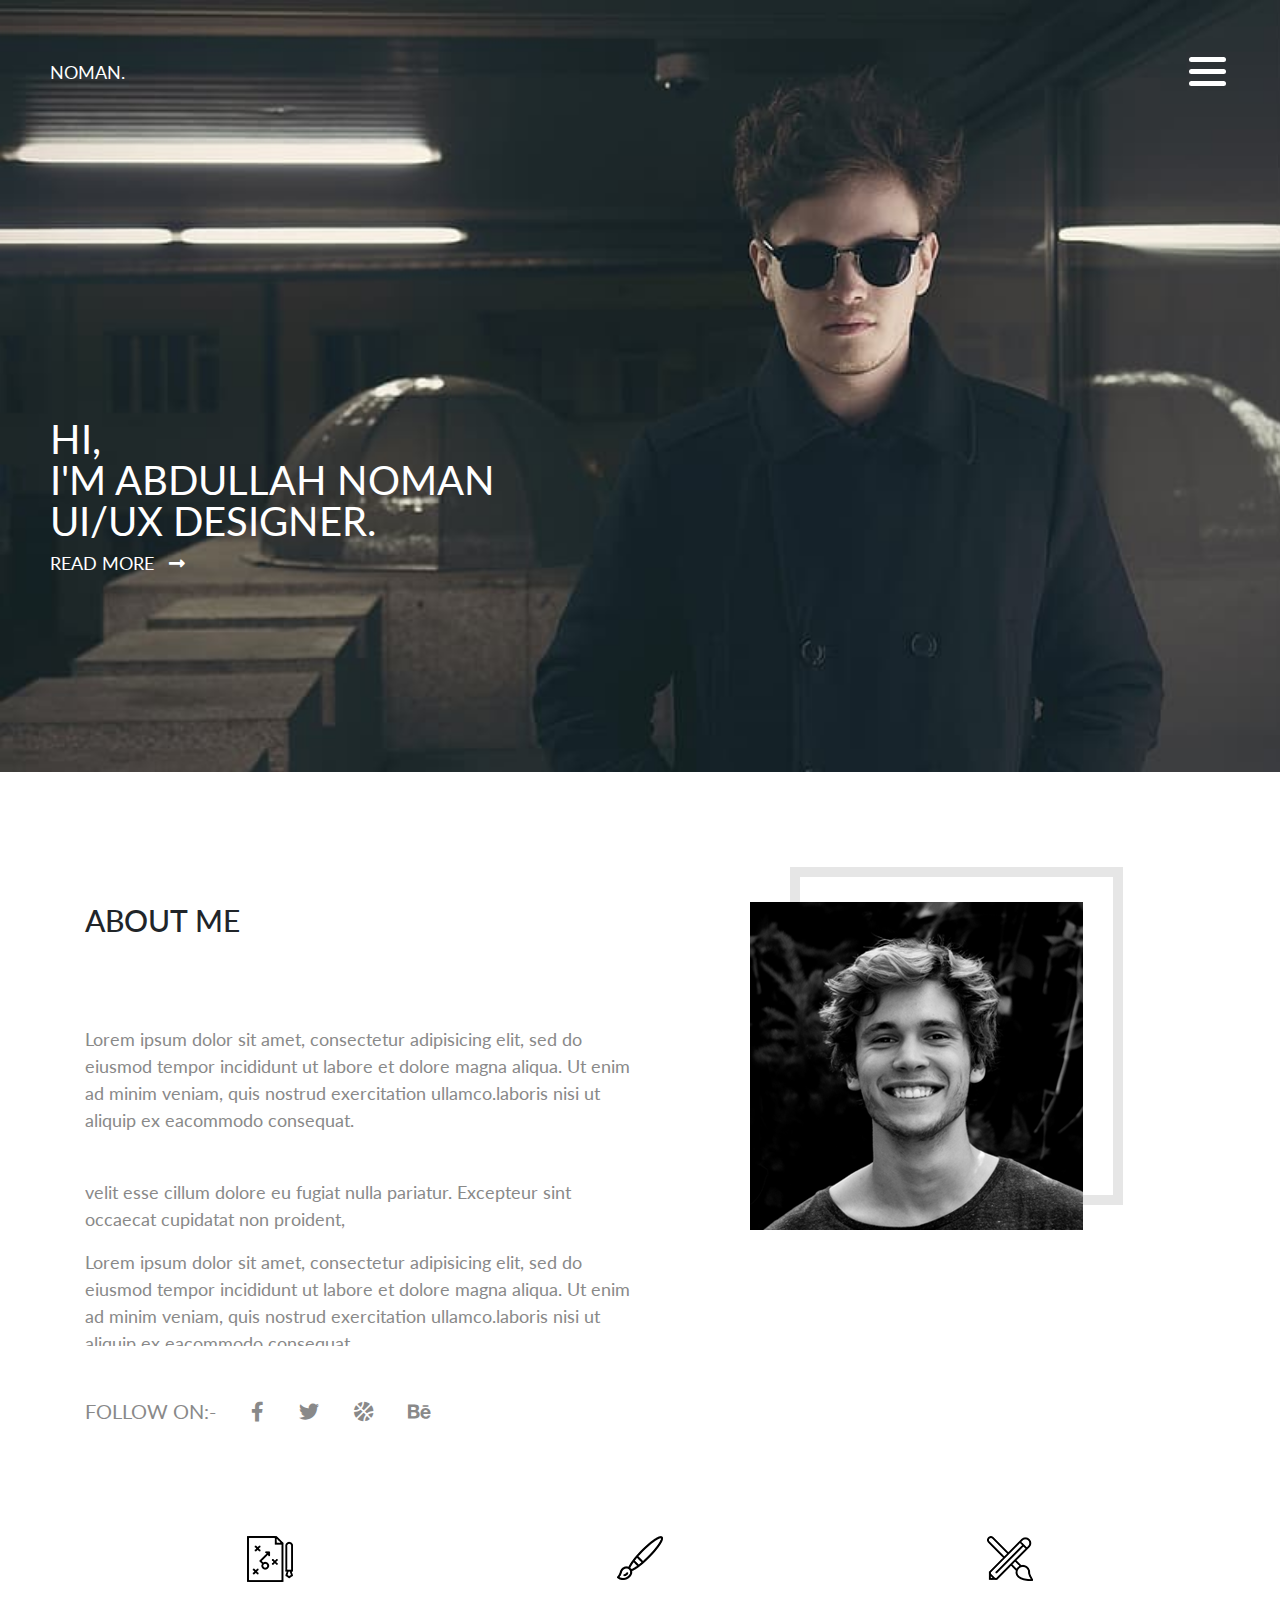
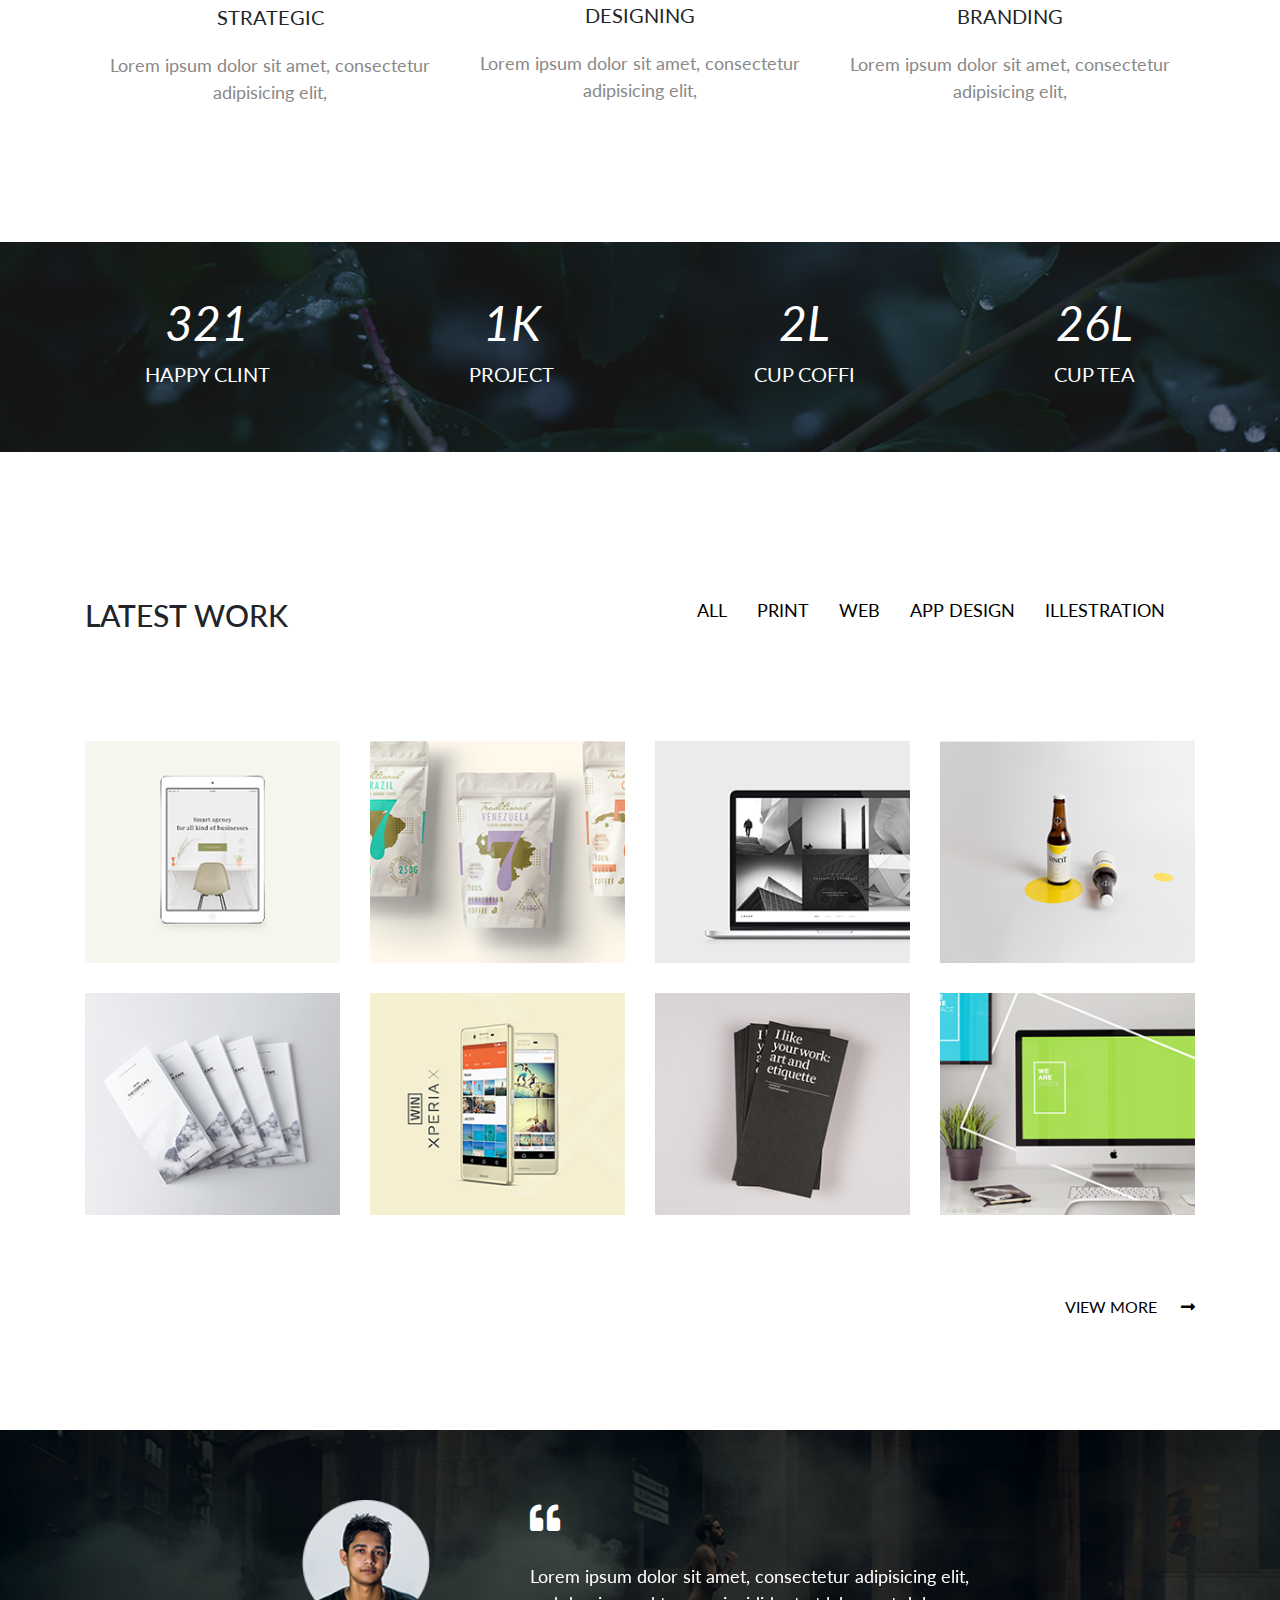
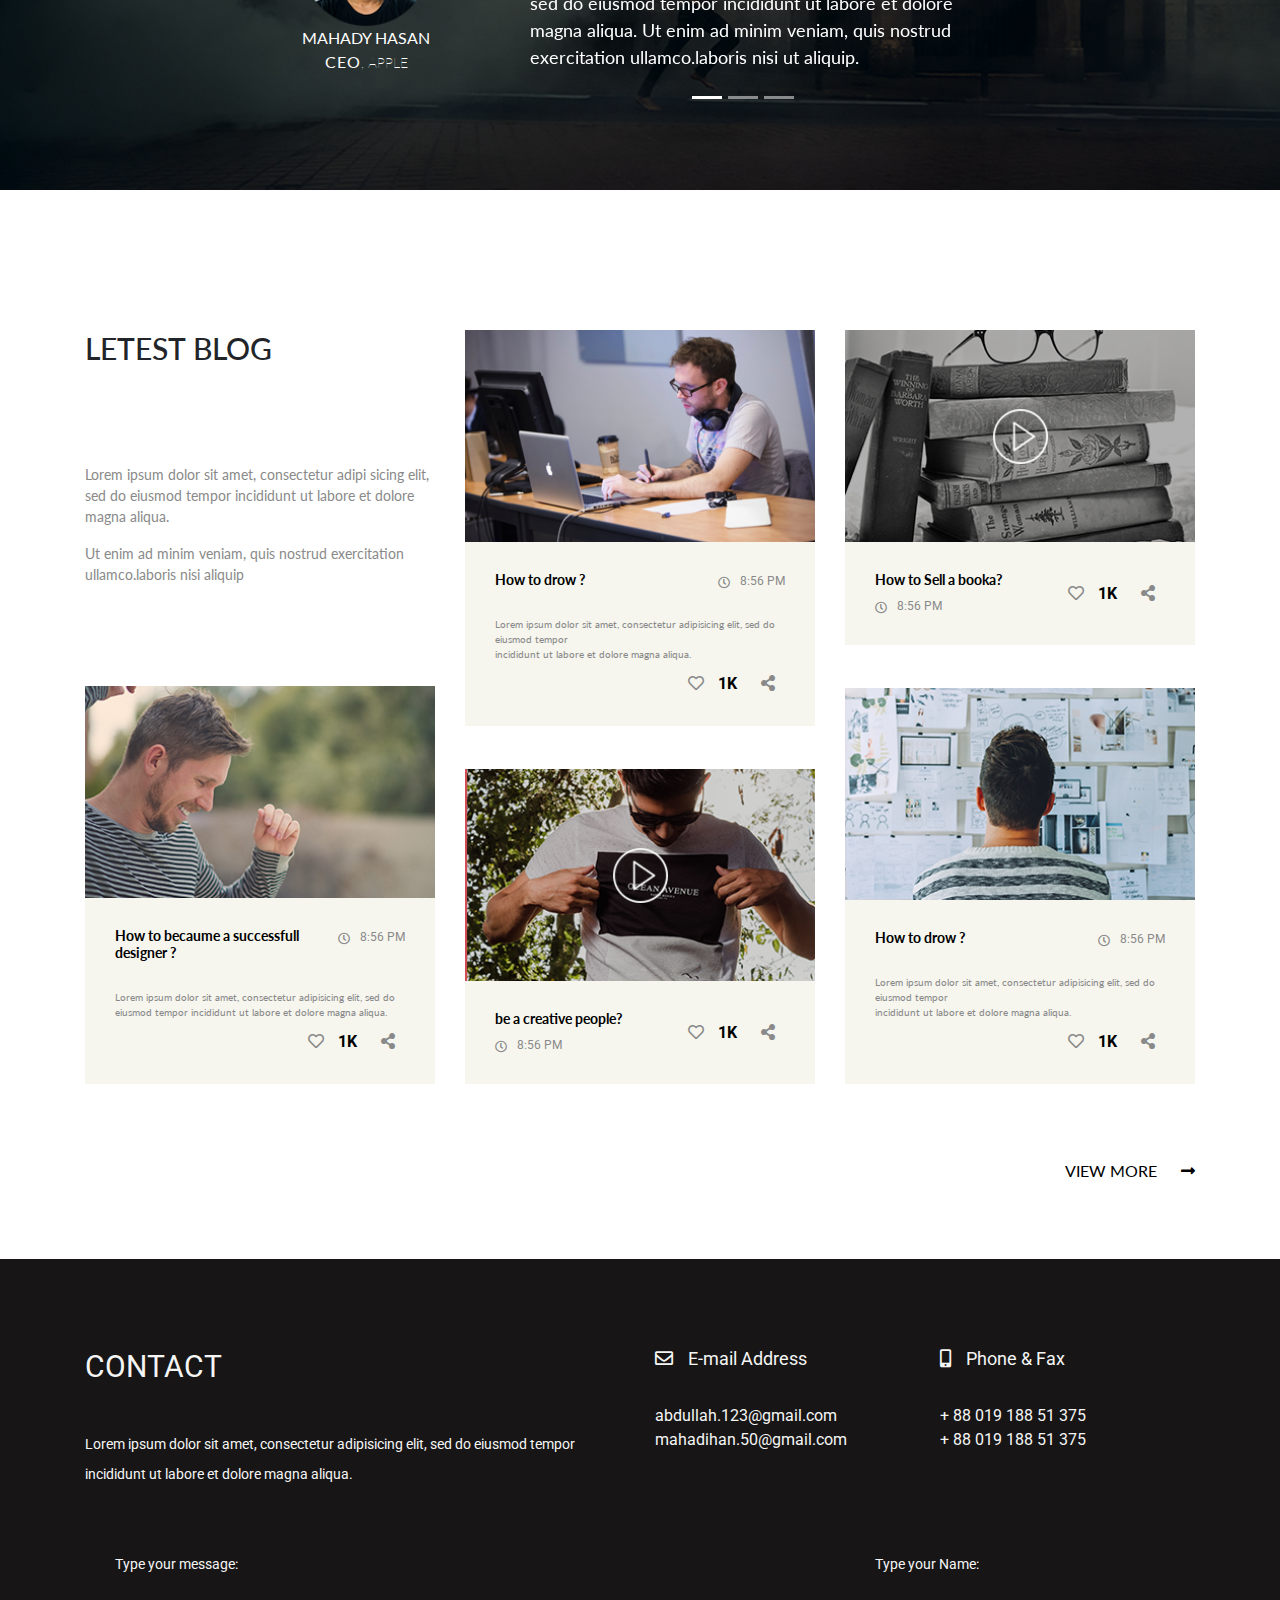
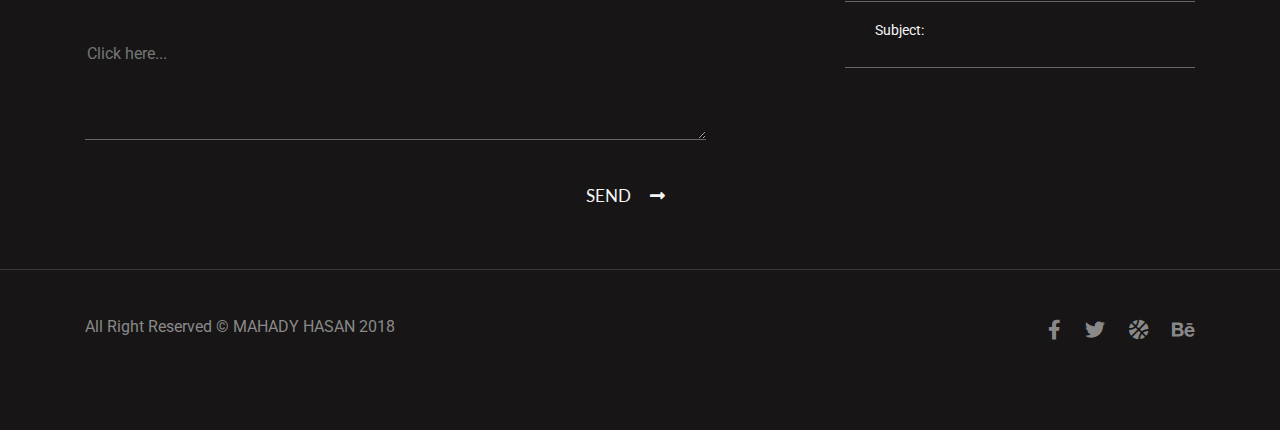
==== commit 23ac0cae: "pravki2" ====
--- a/Diplom/index.html
+++ b/Diplom/index.html
@@ -51,10 +51,24 @@
     <div class="item col-xl-6">
         <div class="container_text">
             <h1> about me</h1>
+            <div class="text-slider">
             <span class="abm_text">Lorem ipsum dolor sit amet, consectetur adipisicing elit, sed do eiusmod tempor incididunt ut labore et dolore magna aliqua. Ut enim ad minim veniam, quis nostrud exercitation ullamco.laboris nisi ut aliquip ex eacommodo consequat. 
+
+                <p>velit esse cillum dolore eu fugiat nulla pariatur. Excepteur sint occaecat cupidatat non proident,</p>
+                Lorem ipsum dolor sit amet, consectetur adipisicing elit, sed do eiusmod tempor incididunt ut labore et dolore magna aliqua. Ut enim ad minim veniam, quis nostrud exercitation ullamco.laboris nisi ut aliquip ex eacommodo consequat. 
+
+                <p>velit esse cillum dolore eu fugiat nulla pariatur. Excepteur sint occaecat cupidatat non proident,</p>
+                Lorem ipsum dolor sit amet, consectetur adipisicing elit, sed do eiusmod tempor incididunt ut labore et dolore magna aliqua. Ut enim ad minim veniam, quis nostrud exercitation ullamco.laboris nisi ut aliquip ex eacommodo consequat. 
+
+                <p>velit esse cillum dolore eu fugiat nulla pariatur. Excepteur sint occaecat cupidatat non proident,</p>
+                Lorem ipsum dolor sit amet, consectetur adipisicing elit, sed do eiusmod tempor incididunt ut labore et dolore magna aliqua. Ut enim ad minim veniam, quis nostrud exercitation ullamco.laboris nisi ut aliquip ex eacommodo consequat. 
+
+                <p>velit esse cillum dolore eu fugiat nulla pariatur. Excepteur sint occaecat cupidatat non proident,</p>
+                Lorem ipsum dolor sit amet, consectetur adipisicing elit, sed do eiusmod tempor incididunt ut labore et dolore magna aliqua. Ut enim ad minim veniam, quis nostrud exercitation ullamco.laboris nisi ut aliquip ex eacommodo consequat. 
 
                 <p>velit esse cillum dolore eu fugiat nulla pariatur. Excepteur sint occaecat cupidatat non proident,</p> 
             </span>
+            </div>
           <div class="follow">
               <span>follow on:-</span>
               <a href="#"><i class="fab fa-facebook-f"></i></a>
@@ -127,17 +141,17 @@
                     </div>
                     <nav>
                         <ul class="menu">
-                            <li><a href="#">all</a></li>
-                            <li><a href="#">print</a></li>
-                            <li><a href="#">web</a></li>
-                            <li><a href="#">app design</a></li>
-                            <li><a href="#">illestration</a></li>
+                            <li id="all"><a>all</a></li>
+                            <li id="print"><a>print</a></li>
+                            <li id="web"><a>web</a></li>
+                            <li id="app"><a>app design</a></li>
+                            <li id="ill"><a>illestration</a></li>
                         </ul>
                     </nav>
                 </div>
                 <div class="box">
                     <div class="row">
-                        <div class="col-md-6 col-lg-4 col-xl-3">
+                        <div class="col-md-6 col-lg-4 col-xl-3 photo1" id="photo1">
                             <div class="photo">
                                 <img src="./images/1.png" alt="1">
                                 <div class="trans-block-fon">
@@ -148,7 +162,7 @@
                                 </div>
                             </div>
                         </div>
-                        <div class="col-md-6 col-lg-4 col-xl-3">
+                        <div class="col-md-6 col-lg-4 col-xl-3 photo2" id="photo2">
                             <div class="photo">
                                 <img src="./images/2.png" alt="2">
                                 <div class="trans-block-fon">
@@ -159,7 +173,7 @@
                                 </div>
                             </div>
                         </div>
-                        <div class="col-md-6 col-lg-4 col-xl-3">
+                        <div class="col-md-6 col-lg-4 col-xl-3 photo3" id="photo3">
                             <div class="photo">
                                 <img src="./images/3.png" alt="3">
                                 <div class="trans-block-fon">
@@ -170,7 +184,7 @@
                                 </div>
                             </div>
                         </div>
-                        <div class="col-md-6 col-lg-4 col-xl-3">
+                        <div class="col-md-6 col-lg-4 col-xl-3 photo4" id="photo4">
                             <div class="photo">
                                 <img src="./images/4.png" alt="4">
                                 <div class="trans-block-fon">
@@ -181,7 +195,7 @@
                                 </div>
                             </div>
                         </div>
-                        <div class="col-md-6 col-lg-4 col-xl-3">
+                        <div class="col-md-6 col-lg-4 col-xl-3 photo5" id="photo5">
                             <div class="photo">
                                 <img src="./images/5.png" alt="5">
                                 <div class="trans-block-fon">
@@ -192,7 +206,7 @@
                                 </div>
                             </div>
                         </div>
-                        <div class="col-md-6 col-lg-4 col-xl-3">
+                        <div class="col-md-6 col-lg-4 col-xl-3 photo6" id="photo6">
                             <div class="photo">
                                 <img src="./images/6.png" alt="6">
                                 <div class="trans-block-fon">
@@ -203,7 +217,7 @@
                                 </div>
                             </div>
                         </div>
-                        <div class="col-md-6 col-lg-4 col-xl-3">
+                        <div class="col-md-6 col-lg-4 col-xl-3 photo7" id="photo7">
                             <div class="photo">
                                 <img src="./images/7.png" alt="7">
                                 <div class="trans-block-fon">
@@ -214,7 +228,7 @@
                                 </div>
                             </div>
                         </div>
-                        <div class="col-md-6 col-lg-4 col-xl-3">
+                        <div class="col-md-6 col-lg-4 col-xl-3 photo8" id="photo8">
                             <div class="photo">
                                 <img src="./images/8.png" alt="8">
                                 <div class="trans-block-fon">
--- a/Diplom/style.css
+++ b/Diplom/style.css
@@ -299,9 +299,6 @@
 }
 
 .box{
-    display: flex;
-    flex-wrap: wrap;
-    justify-content: space-between;
     padding-top: 100px;
     padding-bottom: 50px;
 }
@@ -676,7 +673,19 @@
     color: teal;
 }
 
-
+.photo1.hide, .photo2.hide, .photo3.hide, .photo4.hide, .photo5.hide, .photo6.hide, .photo7.hide, .photo8.hide{
+    display: none;
+}
+
+.photo1.hidee, .photo2.hidee, .photo3.hidee, .photo4.hidee, .photo5.hidee, .photo6.hidee, .photo7.hidee, .photo8.hidee{
+    display: block;
+}
+.text-slider{
+    overflow: auto;
+    width: 550px;
+    height: 320px;
+    margin-bottom: 50px;
+}
 
 
 
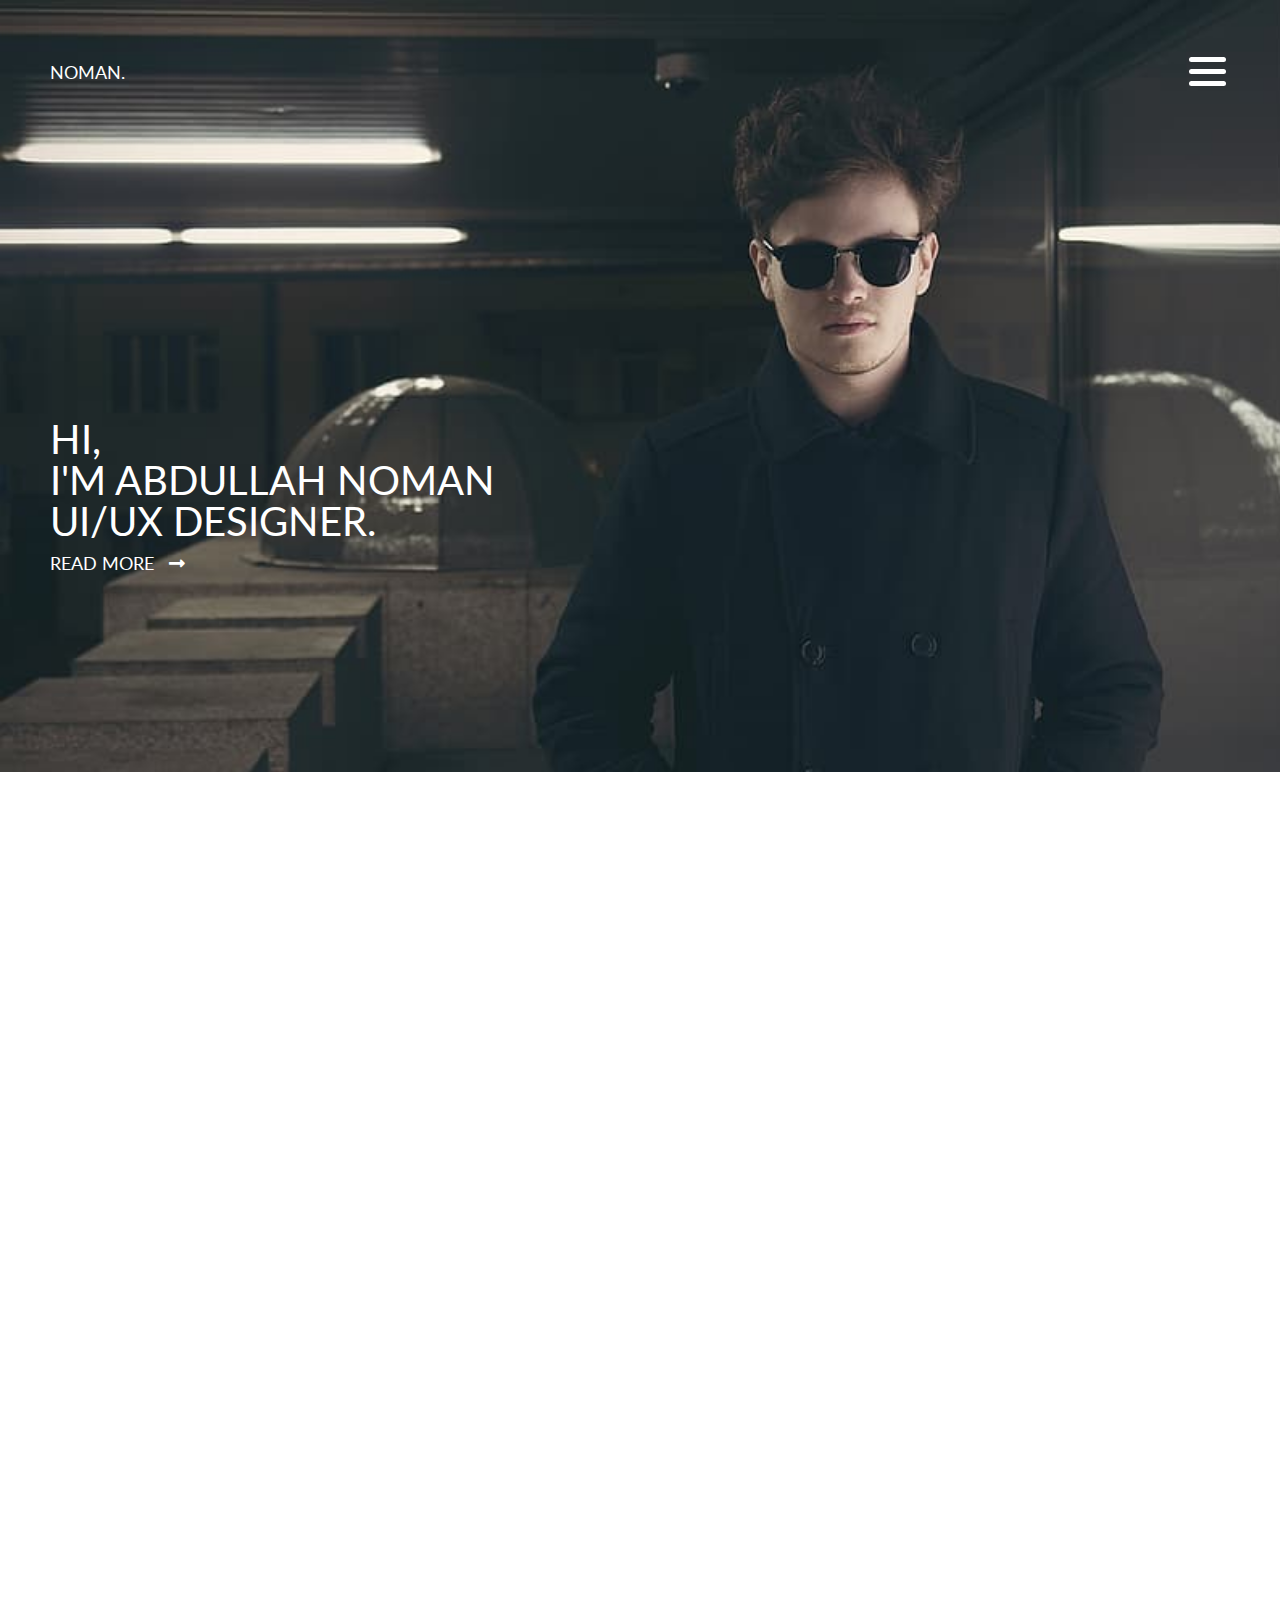
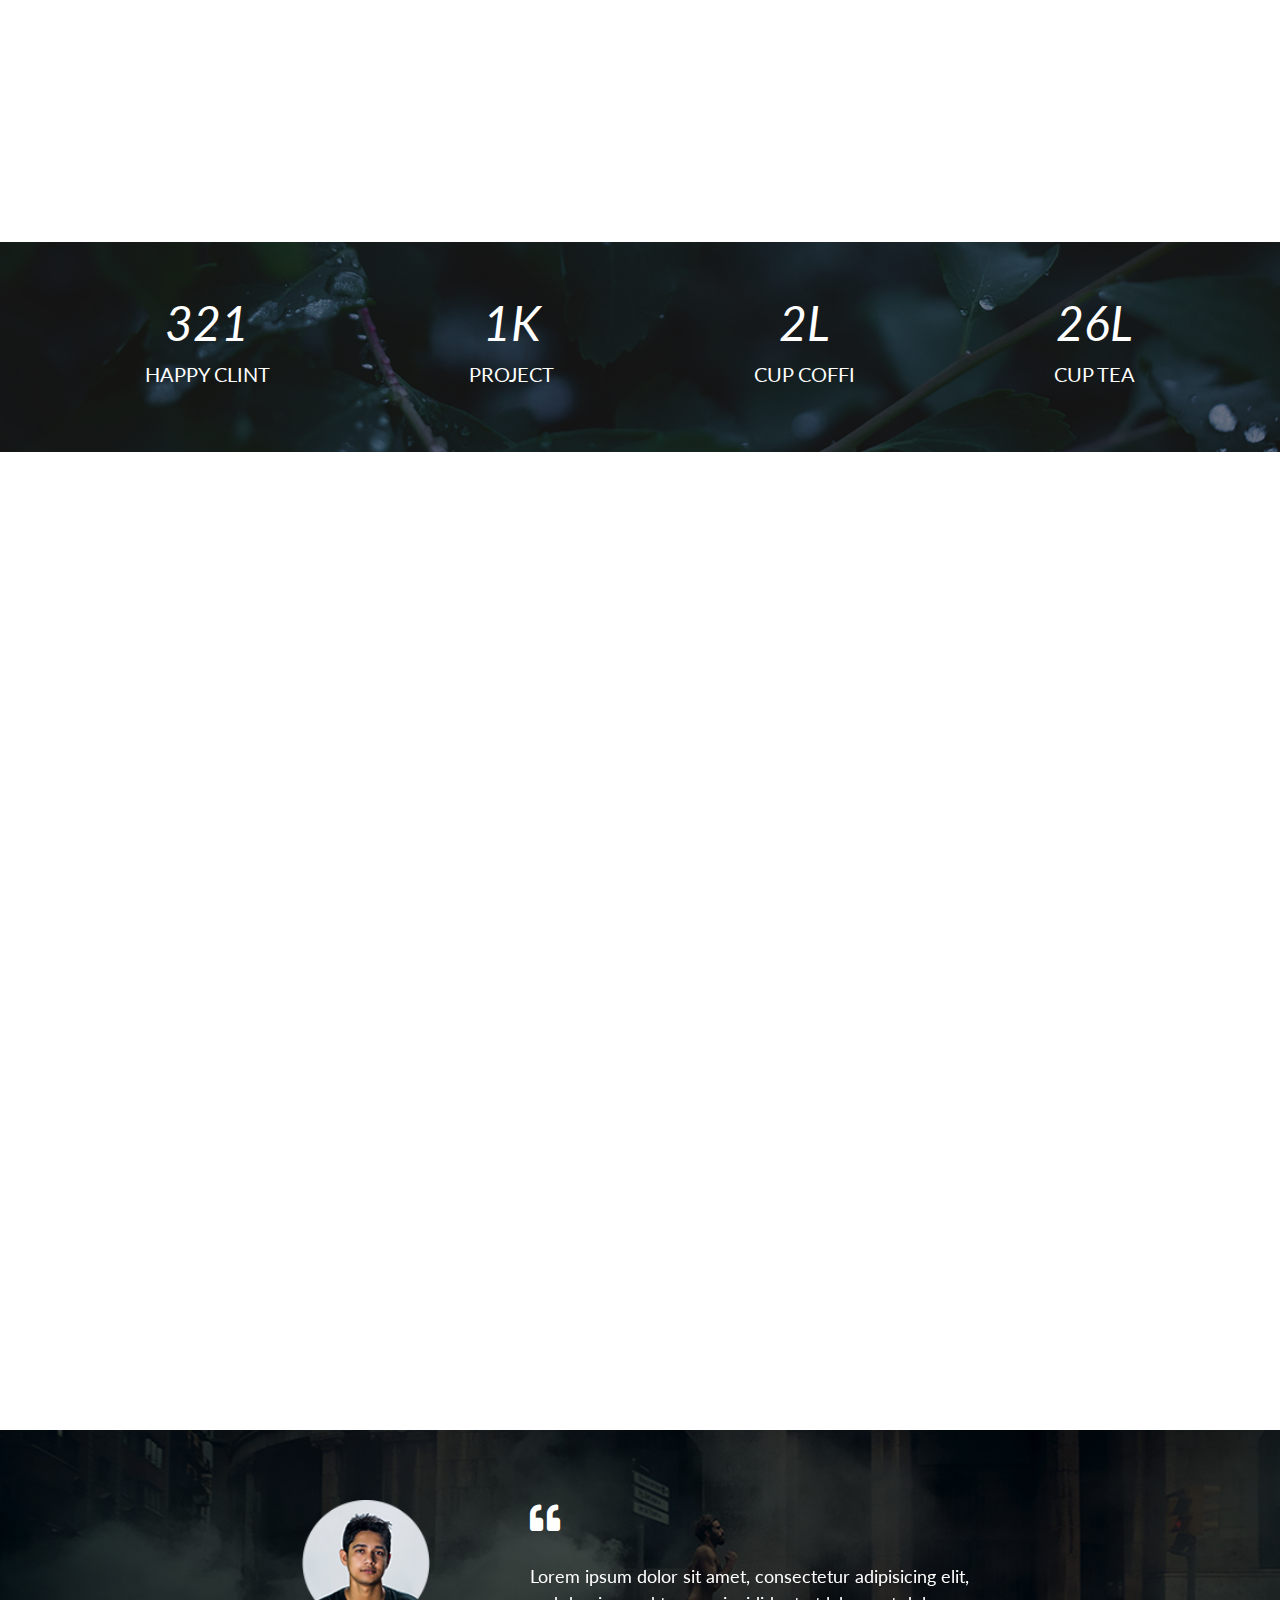
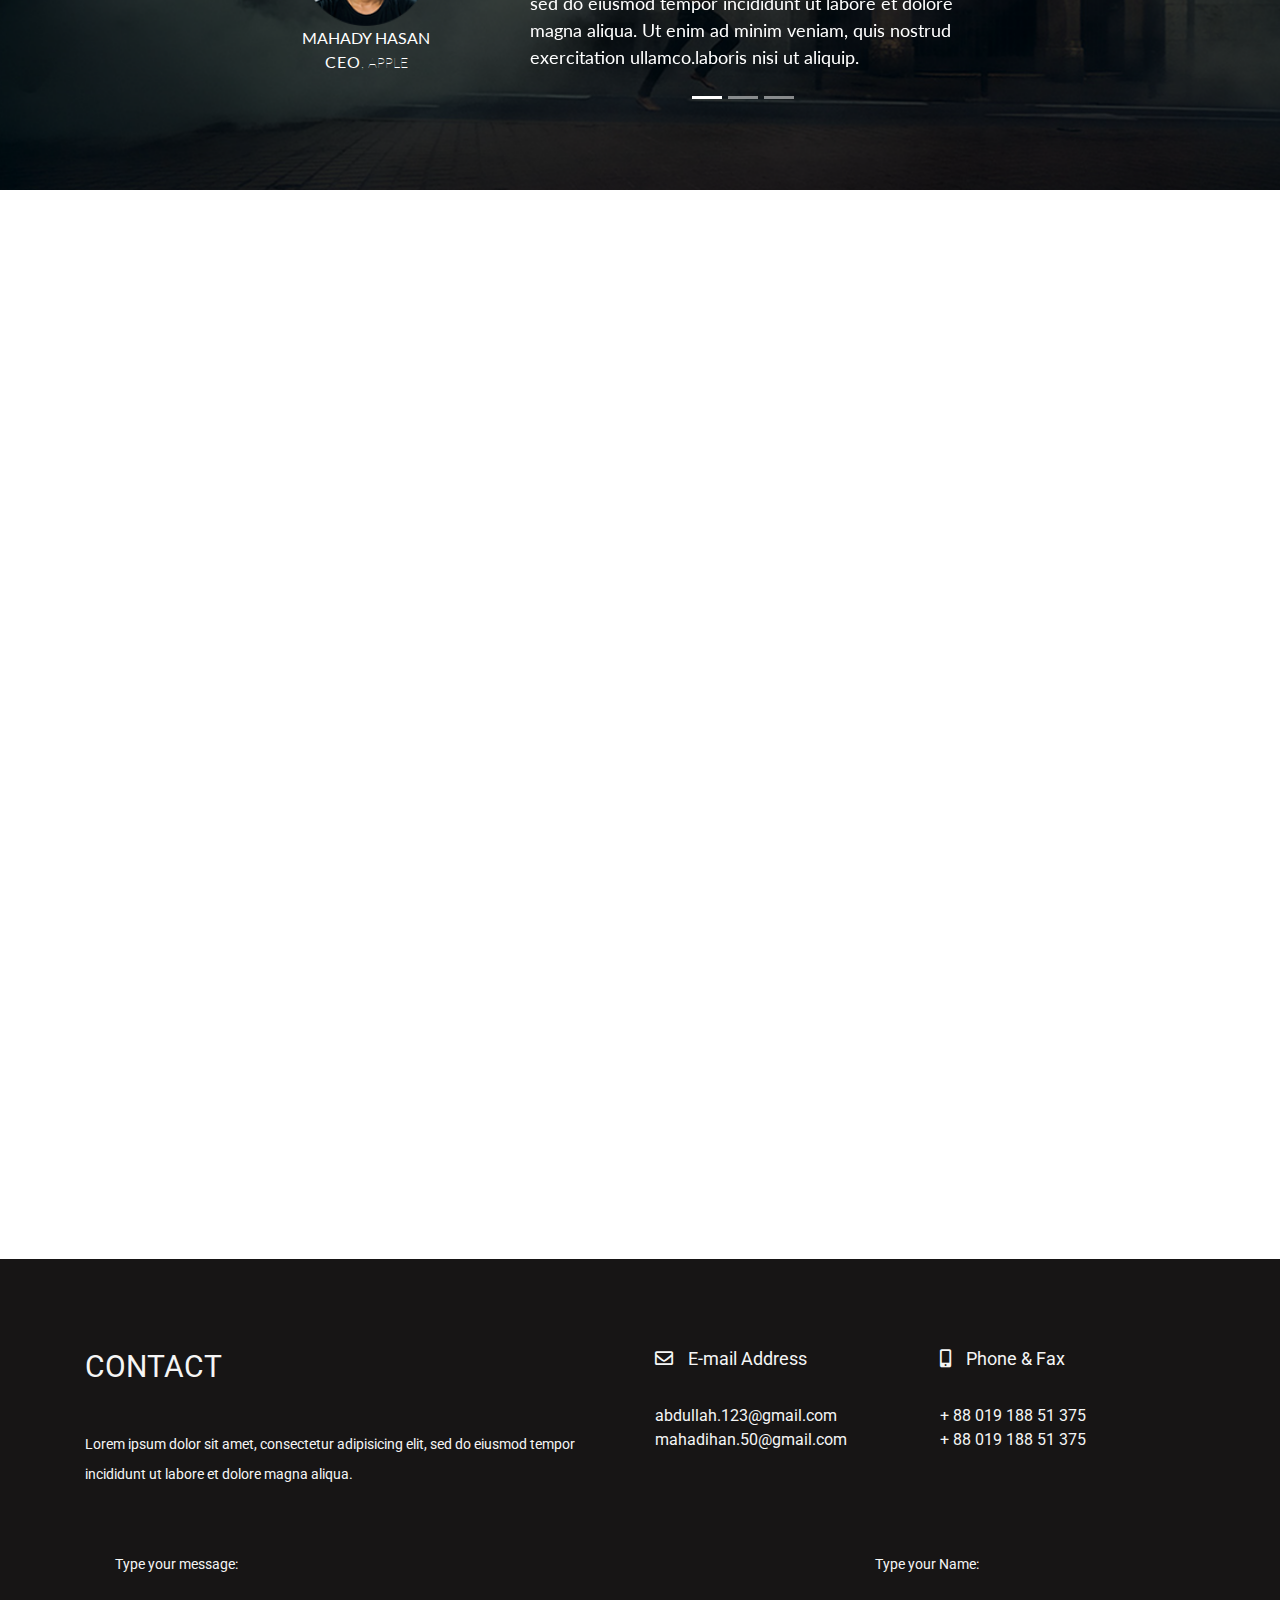
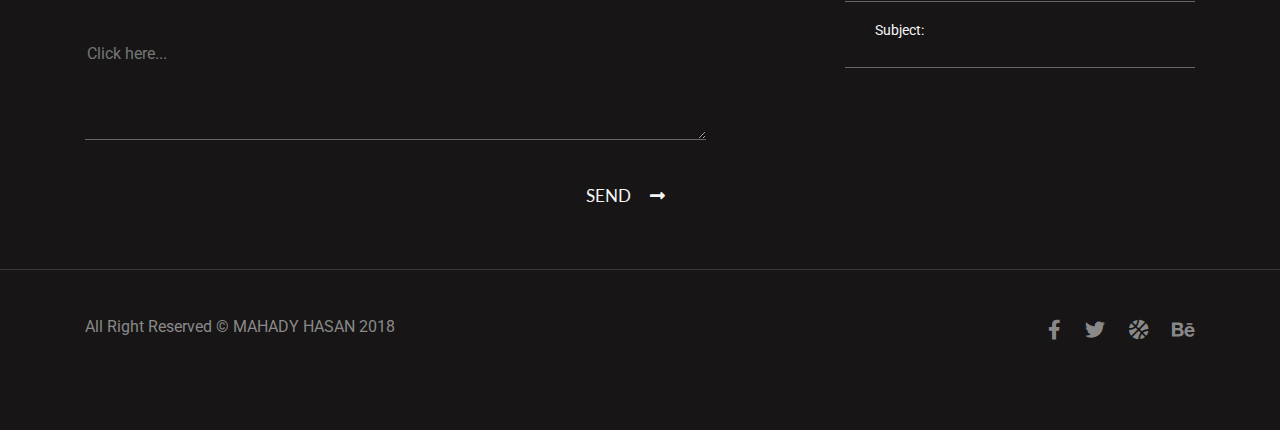
==== commit 043388f2: "pravki2 + nemnogo animacii" ====
--- a/Diplom/index.html
+++ b/Diplom/index.html
@@ -6,7 +6,7 @@
     <link rel="stylesheet" href="https://stackpath.bootstrapcdn.com/bootstrap/4.4.1/css/bootstrap.min.css" integrity="sha384-Vkoo8x4CGsO3+Hhxv8T/Q5PaXtkKtu6ug5TOeNV6gBiFeWPGFN9MuhOf23Q9Ifjh" crossorigin="anonymous">
     <link href="https://cdnjs.cloudflare.com/ajax/libs/font-awesome/5.12.1/css/all.min.css" rel="stylesheet">
     <link href="https://fonts.googleapis.com/css?family=Lato:300,300i,400,400i,700|Roboto:400,400i,500,700&display=swap" rel="stylesheet">
-    <!-- <link rel="stylesheet" href="css/animate.css"> -->
+    <link rel="stylesheet" href="css/animate.css">
     <link rel="stylesheet" href="./style.css">
     <link rel="stylesheet" href="./style1.css">
     <title>Diplom</title>
@@ -49,7 +49,7 @@
     <section class="container abm" id="abm1">
         <div class="row justify-content-between">
     <div class="item col-xl-6">
-        <div class="container_text">
+        <div class="container_text wow slideInLeft" data-wow-duration="2s" data-wow-delay="0s" data-wow-iteration="1">
             <h1> about me</h1>
             <div class="text-slider">
             <span class="abm_text">Lorem ipsum dolor sit amet, consectetur adipisicing elit, sed do eiusmod tempor incididunt ut labore et dolore magna aliqua. Ut enim ad minim veniam, quis nostrud exercitation ullamco.laboris nisi ut aliquip ex eacommodo consequat. 
@@ -78,7 +78,7 @@
           </div>
         </div>
     </div>
-        <div class="item col-xl-5">
+        <div class="item col-xl-5 wow slideInRight" data-wow-duration="2s" data-wow-delay="1s" data-wow-iteration="1">
           <div class="kartinka">
             <img src="./images/boutme.png" alt="me">
             <div class="ramka"></div>
@@ -87,21 +87,21 @@
         </div>
         <div class="container icons">
             <div class=" row justify-conent-between">
-                <div class="item col-xl-4 ">
+                <div class="item col-xl-4 wow bounceInLeft" data-wow-duration="2s" data-wow-delay="1s" data-wow-iteration="1">
                     <div class="icon">
                         <img src="./images/strategy.png" alt="strategy">
                         <span>strategic</span>
                         <p>Lorem ipsum dolor sit amet, consectetur adipisicing elit,</p>
                     </div>
                 </div>
-                <div class="item col-xl-4">
+                <div class="item col-xl-4 wow bounceIn" data-wow-duration="2s" data-wow-delay="2s" data-wow-iteration="1">
                     <div class="icon">
                         <img src="./images/designing.png" alt="designing">
                         <span>designing</span>
                         <p>Lorem ipsum dolor sit amet, consectetur adipisicing elit,</p>                        
                     </div>
                 </div>
-                <div class="item col-xl-4">
+                <div class="item col-xl-4 wow bounceInRight" data-wow-duration="2s" data-wow-delay="3s" data-wow-iteration="1">
                     <div class="icon">
                         <img src="./images/branding.png" alt="branding">
                         <span>branding</span>
@@ -133,9 +133,9 @@
         </div>
     </section>
 
-    <section class="container3" id="lw">
+    <section class="container3 " id="lw">
         <div class="container center1">
-                <div class="c3head">
+                <div class="c3head wow fadeInUp" data-wow-duration="2s" data-wow-delay="1s" data-wow-iteration="1">
                     <div>
                         <h3>latest work</h3>
                     </div>
@@ -151,7 +151,7 @@
                 </div>
                 <div class="box">
                     <div class="row">
-                        <div class="col-md-6 col-lg-4 col-xl-3 photo1" id="photo1">
+                        <div class="col-md-6 col-lg-4 col-xl-3 photo1 wow bounceInLeft" data-wow-duration="2s" data-wow-delay="2s" data-wow-iteration="1" id="photo1">
                             <div class="photo">
                                 <img src="./images/1.png" alt="1">
                                 <div class="trans-block-fon">
@@ -162,7 +162,7 @@
                                 </div>
                             </div>
                         </div>
-                        <div class="col-md-6 col-lg-4 col-xl-3 photo2" id="photo2">
+                        <div class="col-md-6 col-lg-4 col-xl-3 photo2 wow bounceInLeft" data-wow-duration="2s" data-wow-delay="1s" data-wow-iteration="1" id="photo2">
                             <div class="photo">
                                 <img src="./images/2.png" alt="2">
                                 <div class="trans-block-fon">
@@ -173,7 +173,7 @@
                                 </div>
                             </div>
                         </div>
-                        <div class="col-md-6 col-lg-4 col-xl-3 photo3" id="photo3">
+                        <div class="col-md-6 col-lg-4 col-xl-3 photo3 wow bounceInRight" data-wow-duration="2s" data-wow-delay="1s" data-wow-iteration="1" id="photo3">
                             <div class="photo">
                                 <img src="./images/3.png" alt="3">
                                 <div class="trans-block-fon">
@@ -184,7 +184,7 @@
                                 </div>
                             </div>
                         </div>
-                        <div class="col-md-6 col-lg-4 col-xl-3 photo4" id="photo4">
+                        <div class="col-md-6 col-lg-4 col-xl-3 photo4 wow bounceInRight" data-wow-duration="2s" data-wow-delay="2s" data-wow-iteration="1" id="photo4">
                             <div class="photo">
                                 <img src="./images/4.png" alt="4">
                                 <div class="trans-block-fon">
@@ -195,7 +195,7 @@
                                 </div>
                             </div>
                         </div>
-                        <div class="col-md-6 col-lg-4 col-xl-3 photo5" id="photo5">
+                        <div class="col-md-6 col-lg-4 col-xl-3 photo5 wow bounceInLeft" data-wow-duration="2s" data-wow-delay="2s" data-wow-iteration="1" id="photo5">
                             <div class="photo">
                                 <img src="./images/5.png" alt="5">
                                 <div class="trans-block-fon">
@@ -206,7 +206,7 @@
                                 </div>
                             </div>
                         </div>
-                        <div class="col-md-6 col-lg-4 col-xl-3 photo6" id="photo6">
+                        <div class="col-md-6 col-lg-4 col-xl-3 photo6 wow bounceInLeft" data-wow-duration="2s" data-wow-delay="1s" data-wow-iteration="1" id="photo6">
                             <div class="photo">
                                 <img src="./images/6.png" alt="6">
                                 <div class="trans-block-fon">
@@ -217,7 +217,7 @@
                                 </div>
                             </div>
                         </div>
-                        <div class="col-md-6 col-lg-4 col-xl-3 photo7" id="photo7">
+                        <div class="col-md-6 col-lg-4 col-xl-3 photo7 wow bounceInRight" data-wow-duration="2s" data-wow-delay="1s" data-wow-iteration="1" id="photo7">
                             <div class="photo">
                                 <img src="./images/7.png" alt="7">
                                 <div class="trans-block-fon">
@@ -228,7 +228,7 @@
                                 </div>
                             </div>
                         </div>
-                        <div class="col-md-6 col-lg-4 col-xl-3 photo8" id="photo8">
+                        <div class="col-md-6 col-lg-4 col-xl-3 photo8 wow bounceInRight" data-wow-duration="2s" data-wow-delay="2s" data-wow-iteration="1" id="photo8">
                             <div class="photo">
                                 <img src="./images/8.png" alt="8">
                                 <div class="trans-block-fon">
@@ -241,7 +241,7 @@
                         </div>
                     </div>
                 </div>
-                <div class="view_more">
+                <div class="view_more wow fadeInUp" data-wow-duration="2s" data-wow-delay="1s" data-wow-iteration="1">
                     <a href="#">
                         <span>VIEW MORE</span>
                         <i class="fas fa-long-arrow-alt-right"></i>
@@ -299,7 +299,7 @@
             <div class="row justify-content-between">
 
                 <div class="item first-blok col-xl-4 col-lg-6 col-md-12">
-                    <div class="text_for_blog">
+                    <div class="text_for_blog wow fadeInDown" data-wow-duration="2s" data-wow-delay="1s" data-wow-iteration="1">
                         <h2>letest blog</h2>
                         <p>Lorem ipsum dolor sit amet, consectetur adipi
                             sicing  elit, sed do eiusmod tempor incididunt ut
@@ -307,7 +307,7 @@
                         <p class="p_text">Ut enim ad minim veniam, quis nostrud exercitation ullamco.laboris nisi aliquip </p>     
                     </div>
 
-                    <div class="blog blog3">
+                    <div class="blog blog3 wow fadeInUp" data-wow-duration="2s" data-wow-delay="1s" data-wow-iteration="1">
                         <div class="blog3_img fon">
                             <img src="./images/image3.png" alt="image3">
                             <div class="trans-block-fon"></div>
@@ -335,7 +335,7 @@
 
                 <div class="item col-xl-4 col-lg-6 col-md-12">
 
-                    <div class="blog blog1">
+                    <div class="blog blog1 wow fadeInUp" data-wow-duration="2s" data-wow-delay="2s" data-wow-iteration="1">
                         <div class="blog1_img fon">
                             <img src="./images/image1.png" alt="image1">
                             <div class="trans-block-fon"></div>
@@ -360,7 +360,7 @@
                         </div>
                     </div>
 
-                    <div class="blog blog2 blog4">
+                    <div class="blog blog2 blog4 wow fadeInDown" data-wow-duration="2s" data-wow-delay="2s" data-wow-iteration="1">
                         <div class="blog4_img fon">
                             <img src="./images/image4.png" alt="image4">
                             <div class="trans-block-fon"></div>
@@ -384,7 +384,7 @@
                 </div>
                 <div class="item last-blok col-xl-4 col-lg-6 col-md-12">
 
-                    <div class="blog blog2">
+                    <div class="blog blog2 wow fadeInDown" data-wow-duration="2s" data-wow-delay="3s" data-wow-iteration="1">
                         <div class="blog2_img fon">
                             <img src="./images/image2.png" alt="image2">
                             <div class="trans-block-fon"></div>
@@ -404,7 +404,7 @@
                             </div>
                         </div>
                     </div>
-                    <div class="blog blog5">
+                    <div class="blog blog5 wow fadeInUp" data-wow-duration="2s" data-wow-delay="3s" data-wow-iteration="1">
                         <div class="blog5_img fon">
                             <img src="./images/image5.png" alt="image5">
                             <div class="trans-block-fon"></div>
@@ -429,7 +429,7 @@
                         </div>
                     </div>
                 </div>
-                <div class="blogs-view">
+                <div class="blogs-view wow fadeInRight" data-wow-duration="2s" data-wow-delay="4s" data-wow-iteration="1">
                     <div class="view_more">
                         <a href="#">
                             <span>VIEW MORE</span>
@@ -503,10 +503,10 @@
     <script src="https://code.jquery.com/jquery-3.4.1.slim.min.js" integrity="sha384-J6qa4849blE2+poT4WnyKhv5vZF5SrPo0iEjwBvKU7imGFAV0wwj1yYfoRSJoZ+n" crossorigin="anonymous"></script>
     <script src="https://cdn.jsdelivr.net/npm/popper.js@1.16.0/dist/umd/popper.min.js" integrity="sha384-Q6E9RHvbIyZFJoft+2mJbHaEWldlvI9IOYy5n3zV9zzTtmI3UksdQRVvoxMfooAo" crossorigin="anonymous"></script>
     <script src="https://stackpath.bootstrapcdn.com/bootstrap/4.4.1/js/bootstrap.min.js" integrity="sha384-wfSDF2E50Y2D1uUdj0O3uMBJnjuUD4Ih7YwaYd1iqfktj0Uod8GCExl3Og8ifwB6" crossorigin="anonymous"></script>
-    <!-- <script src="js/wow.min.js"></script>
+    <script src="js/wow.min.js"></script>
               <script>
               new WOW().init();
-              </script>    -->
+              </script>  
     <script src="script.js"></script>
 </body>
 </html>